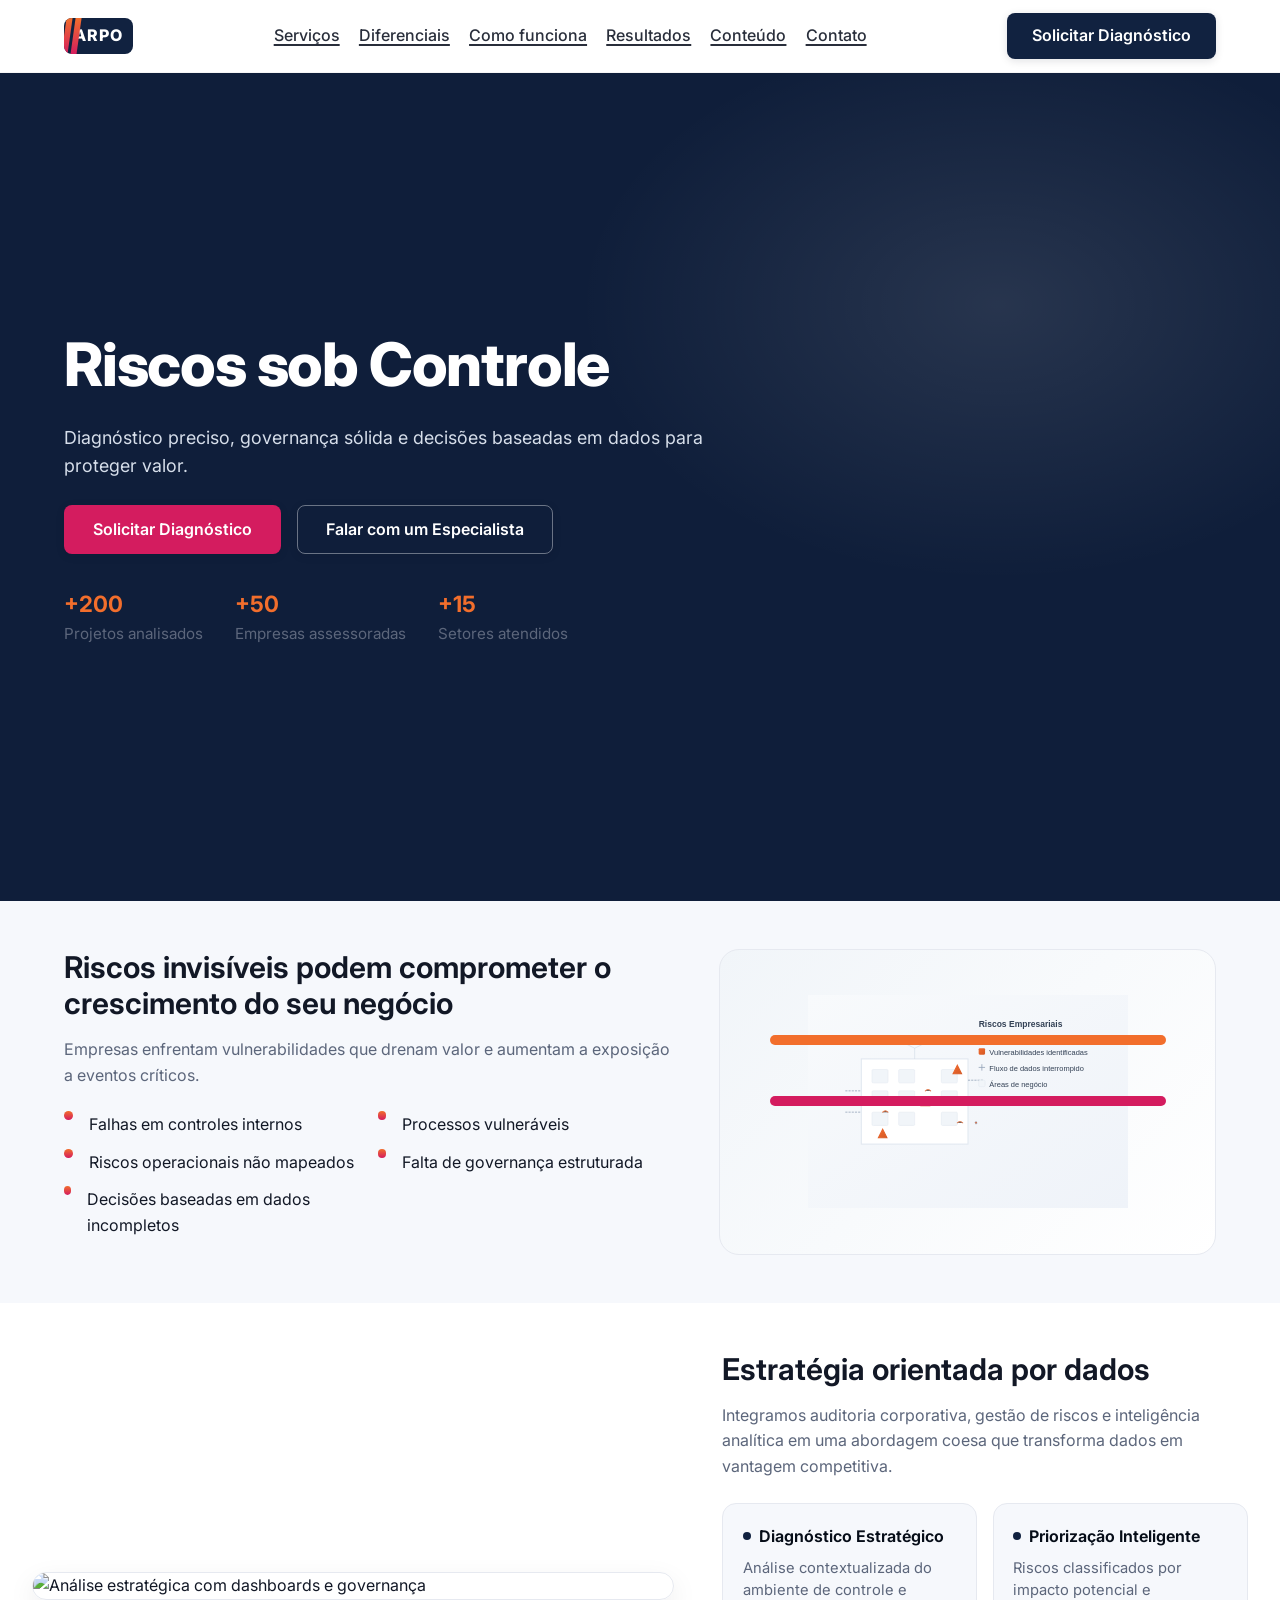
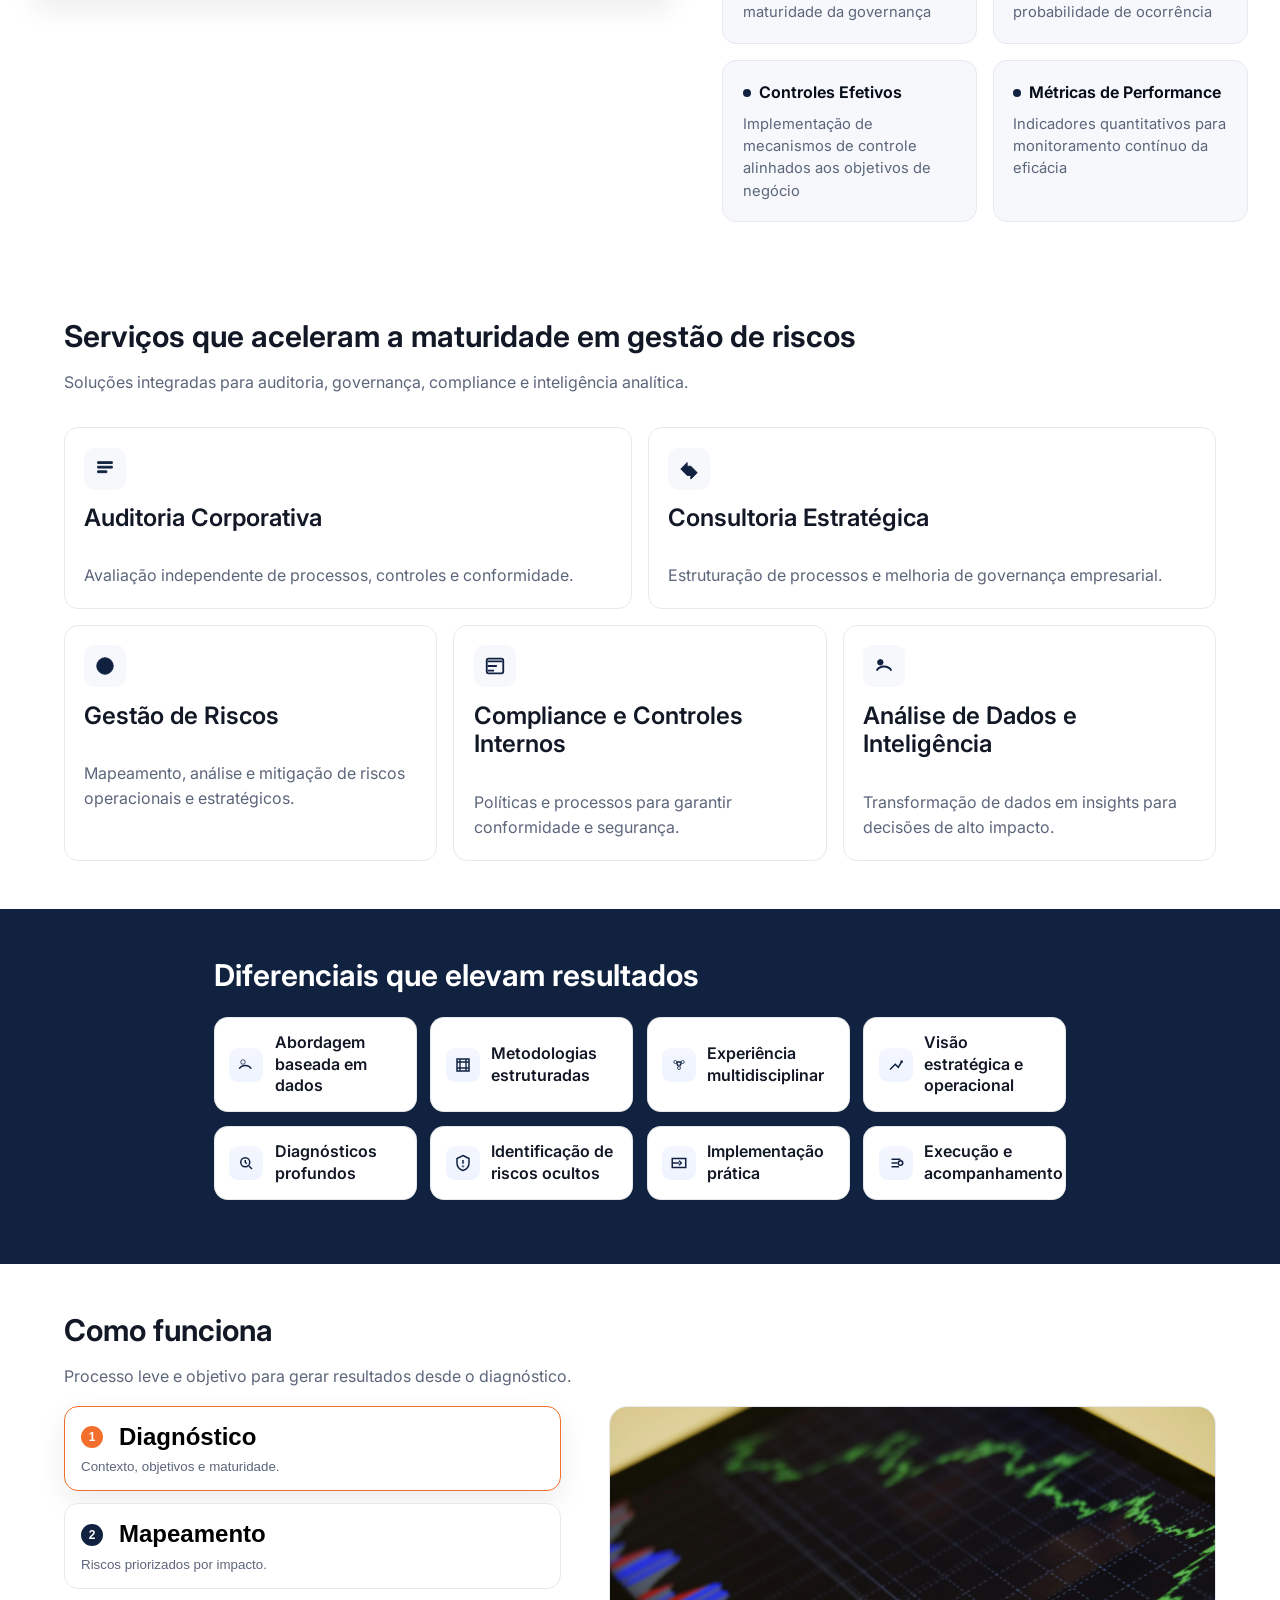
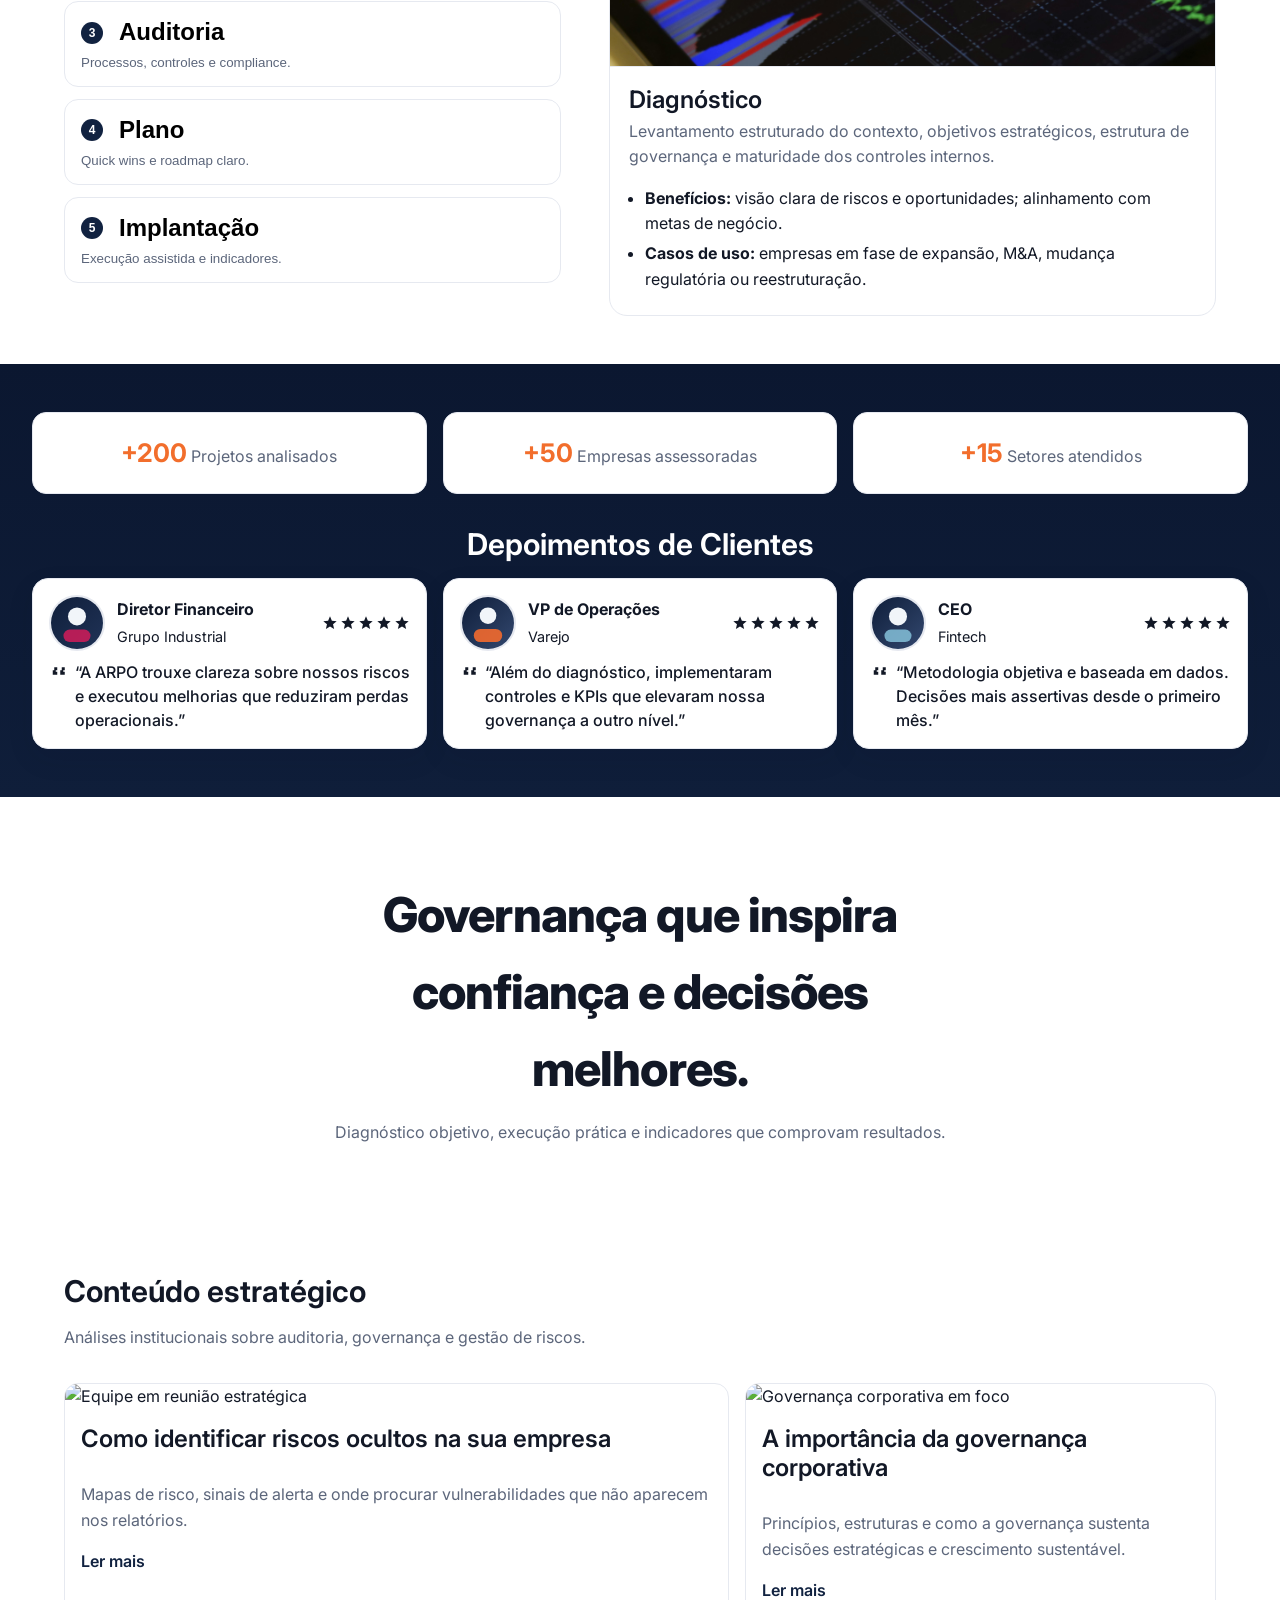
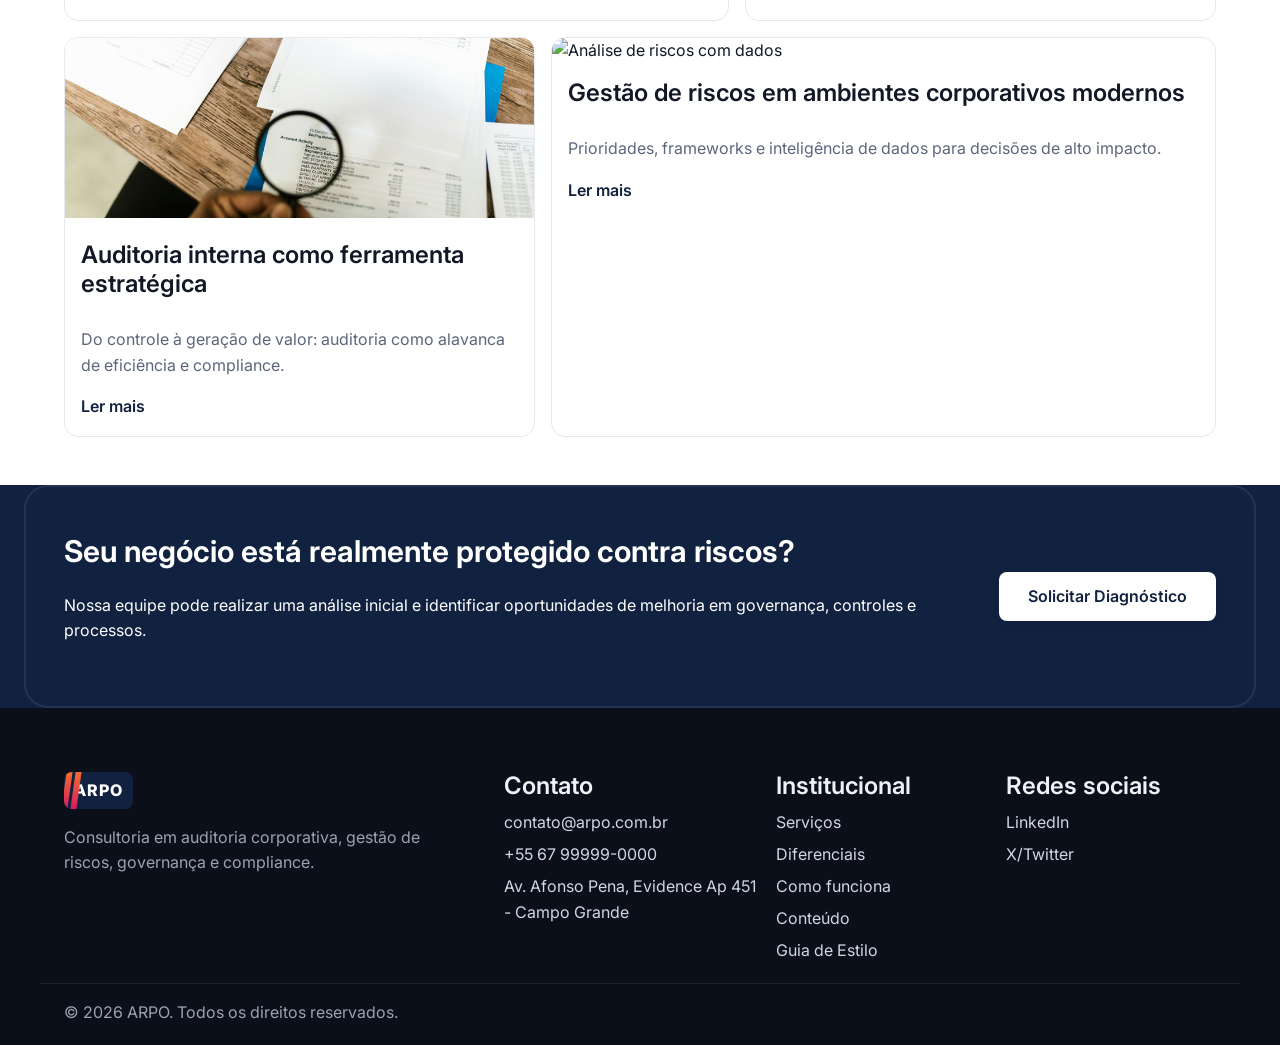
==== index.html @ afcc6e08 "Hardening de segurança para produção institucional" ====
<!DOCTYPE html>
<html lang="pt-BR">
<head>
  <meta charset="utf-8">
  <meta http-equiv="X-UA-Compatible" content="IE=edge">
  <meta name="viewport" content="width=device-width, initial-scale=1">
  <title>ARPO | Auditoria corporativa, gestão de riscos e governança</title>
  <meta name="description" content="ARPO: consultoria empresarial premium em auditoria corporativa, gestão de riscos, compliance e governança. Transformamos risco em inteligência estratégica.">
  <meta name="keywords" content="consultoria empresarial, auditoria corporativa, gestão de riscos, compliance empresarial, governança corporativa, análise de riscos empresariais">
  <link rel="canonical" href="http://localhost:8000/">
  <meta property="og:type" content="website">
  <meta property="og:title" content="ARPO | Transformando Risco em Inteligência Estratégica">
  <meta property="og:description" content="Identificamos vulnerabilidades, fortalecemos controles e orientamos decisões com base em dados e governança.">
  <meta property="og:url" content="http://localhost:8000/">
  <meta property="og:image" content="https://images.unsplash.com/photo-1552581234-26160f608093?q=80&w=1200&auto=format&fit=crop">
  <meta name="twitter:card" content="summary_large_image">
  <meta name="twitter:title" content="ARPO | Transformando Risco em Inteligência Estratégica">
  <meta name="twitter:description" content="Consultoria premium em auditoria, riscos, governança e compliance.">
  <meta name="twitter:image" content="https://images.unsplash.com/photo-1552581234-26160f608093?q=80&w=1200&auto=format&fit=crop">
  <link rel="preconnect" href="https://fonts.googleapis.com">
  <link rel="preconnect" href="https://fonts.gstatic.com" crossorigin>
  <link href="https://fonts.googleapis.com/css2?family=Inter:wght@300;400;500;600;700&display=swap" rel="stylesheet">
  <link href="./assets/css/styles.css" rel="stylesheet">
  <script type="application/ld+json">
  {
    "@context": "https://schema.org",
    "@type": "ProfessionalService",
    "name": "ARPO",
    "url": "http://localhost:8000/",
    "logo": "http://localhost:8000/assets/img/logo-arpo.png",
    "description": "Consultoria empresarial em auditoria corporativa, gestão de riscos, governança corporativa e compliance.",
    "telephone": "+55 11 99999-0000",
    "email": "contato@arpo.com.br",
    "address": {
      "@type": "PostalAddress",
      "streetAddress": "Av. Brigadeiro Faria Lima, 1000",
      "addressLocality": "São Paulo",
      "addressRegion": "SP",
      "postalCode": "01452-000",
      "addressCountry": "BR"
    },
    "areaServed": "BR",
    "sameAs": [
      "https://www.linkedin.com/company/arpo",
      "https://twitter.com/arpo"
    ]
  }
  </script>
</head>
<body>
  <header class="site-header" data-header>
    <div class="container header-inner">
      <a class="brand" href="#hero" aria-label="ARPO">
        <span class="brand-mark">ARPO</span>
      </a>
      <nav class="main-nav" aria-label="Navegação principal">
        <ul>
          <li><a href="#servicos">Serviços</a></li>
          <li><a href="#diferenciais">Diferenciais</a></li>
          <li><a href="#processo">Como funciona</a></li>
          <li><a href="#prova">Resultados</a></li>
          <li><a href="#conteudo">Conteúdo</a></li>
          <li><a href="#contato">Contato</a></li>
        </ul>
      </nav>
      <div class="header-cta">
        <a class="btn btn-primary" href="#contato">Solicitar Diagnóstico</a>
      </div>
      <button class="nav-toggle" aria-label="Abrir menu" aria-expanded="false" data-nav-toggle>
        <span></span><span></span><span></span>
      </button>
    </div>
  </header>

  <main id="hero" class="hero section-full">
    <div class="hero-decor" aria-hidden="true"><span class="stripe s1"></span><span class="stripe s2"></span><span class="stripe s3"></span></div>
    <div class="container hero-grid">
      <div class="hero-copy">
        <h1 class="text-d2">Riscos sob Controle</h1>
        <p class="lead">Diagnóstico preciso, governança sólida e decisões baseadas em dados para proteger valor.</p>
        <div class="hero-ctas">
          <a class="btn btn-primary btn-lg" href="#contato">Solicitar Diagnóstico</a>
          <a class="btn btn-outline btn-lg" href="#contato">Falar com um Especialista</a>
        </div>
        <div class="trust-strip" aria-label="Indicadores institucionais">
          <div class="kpi"><strong>+200</strong><span>Projetos analisados</span></div>
          <div class="kpi"><strong>+50</strong><span>Empresas assessoradas</span></div>
          <div class="kpi"><strong>+15</strong><span>Setores atendidos</span></div>
        </div>
      </div>
    </div>
  </main>

  <section id="problema" class="section section-contrast">
    <div class="container split">
      <div>
        <h2>Riscos invisíveis podem comprometer o crescimento do seu negócio</h2>
        <p class="section-intro">Empresas enfrentam vulnerabilidades que drenam valor e aumentam a exposição a eventos críticos.</p>
        <ul class="bullet-grid">
          <li><span class="ic-dot"></span>Falhas em controles internos</li>
          <li><span class="ic-dot"></span>Processos vulneráveis</li>
          <li><span class="ic-dot"></span>Riscos operacionais não mapeados</li>
          <li><span class="ic-dot"></span>Falta de governança estruturada</li>
          <li><span class="ic-dot"></span>Decisões baseadas em dados incompletos</li>
        </ul>
      </div>
      <div class="aside-decor">
        <img src="./assets/img/business-risks.svg" alt="Representação visual de riscos empresariais: vulnerabilidades em controles internos, processos, governança e fluxo de dados" loading="lazy" decoding="async" />
      </div>
    </div>
  </section>

  <section class="section breakout" aria-label="Abordagem ARPO">
    <div class="container-wide alt">
      <div class="media-frame">
        <img src="https://images.unsplash.com/photo-1454165804606-c3d57bc86b40?q=80&w=2000&auto=format&fit=crop" alt="Análise estratégica com dashboards e governança">
      </div>
      <div>
        <h2>Estratégia orientada por dados</h2>
        <p class="section-intro">Integramos auditoria corporativa, gestão de riscos e inteligência analítica em uma abordagem coesa que transforma dados em vantagem competitiva.</p>
        
        <div class="approach-features">
          <div class="feature">
            <h4>Diagnóstico Estratégico</h4>
            <p>Análise contextualizada do ambiente de controle e maturidade da governança</p>
          </div>
          <div class="feature">
            <h4>Priorização Inteligente</h4>
            <p>Riscos classificados por impacto potencial e probabilidade de ocorrência</p>
          </div>
          <div class="feature">
            <h4>Controles Efetivos</h4>
            <p>Implementação de mecanismos de controle alinhados aos objetivos de negócio</p>
          </div>
          <div class="feature">
            <h4>Métricas de Performance</h4>
            <p>Indicadores quantitativos para monitoramento contínuo da eficácia</p>
          </div>
        </div>
      </div>
    </div>
  </section>

  <section id="servicos" class="section">
    <div class="container">
      <h2>Serviços que aceleram a maturidade em gestão de riscos</h2>
      <p class="section-intro">Soluções integradas para auditoria, governança, compliance e inteligência analítica.</p>
      <div class="card-grid asym">
        <article class="card">
          <div class="card-icon" aria-hidden="true">
            <svg viewBox="0 0 24 24"><path d="M4 4h16v2H4zM4 9h16v2H4zM4 14h10v2H4z"></path></svg>
          </div>
          <h3>Auditoria Corporativa</h3>
          <p>Avaliação independente de processos, controles e conformidade.</p>
        </article>
        <article class="card">
          <div class="card-icon" aria-hidden="true">
            <svg viewBox="0 0 24 24"><path d="M3 12l7-7v4h4l7 7-7 7v-4h-4z"></path></svg>
          </div>
          <h3>Consultoria Estratégica</h3>
          <p>Estruturação de processos e melhoria de governança empresarial.</p>
        </article>
        <article class="card">
          <div class="card-icon" aria-hidden="true">
            <svg viewBox="0 0 24 24"><circle cx="12" cy="12" r="9"></circle><path d="M12 3v9l6 6"></path></svg>
          </div>
          <h3>Gestão de Riscos</h3>
          <p>Mapeamento, análise e mitigação de riscos operacionais e estratégicos.</p>
        </article>
        <article class="card">
          <div class="card-icon" aria-hidden="true">
            <svg viewBox="0 0 24 24"><path d="M4 7h16M4 12h10M4 17h7" stroke-width="2" fill="none" stroke="currentColor"></path><rect x="3" y="4" width="18" height="16" rx="2" ry="2" fill="none" stroke="currentColor" stroke-width="2"></rect></svg>
          </div>
          <h3>Compliance e Controles Internos</h3>
          <p>Políticas e processos para garantir conformidade e segurança.</p>
        </article>
        <article class="card">
          <div class="card-icon" aria-hidden="true">
            <svg viewBox="0 0 24 24"><path d="M4 17c3-6 13-6 16 0" fill="none" stroke="currentColor" stroke-width="2"></path><circle cx="8" cy="8" r="3"></circle></svg>
          </div>
          <h3>Análise de Dados e Inteligência</h3>
          <p>Transformação de dados em insights para decisões de alto impacto.</p>
        </article>
      </div>
    </div>
  </section>

  <section id="diferenciais" class="section section-dark breakout">
    <div class="container narrow">
      <h2>Diferenciais que elevam resultados</h2>
      <ul class="differentials-grid" aria-label="Diferenciais estratégicos da ARPO">
        <li class="differential-card">
          <span class="differential-icon" aria-hidden="true"><svg viewBox="0 0 24 24"><path d="M3 17c3-6 13-6 16 0" fill="none" stroke="currentColor" stroke-width="2"></path><circle cx="8" cy="8" r="3"></circle></svg></span>
          <span>Abordagem baseada em dados</span>
        </li>
        <li class="differential-card">
          <span class="differential-icon" aria-hidden="true"><svg viewBox="0 0 24 24"><path d="M4 4h16v16H4z" fill="none" stroke="currentColor" stroke-width="2"></path><path d="M8 4v16M16 4v16M4 8h16M4 16h16" fill="none" stroke="currentColor" stroke-width="1.8"></path></svg></span>
          <span>Metodologias estruturadas</span>
        </li>
        <li class="differential-card">
          <span class="differential-icon" aria-hidden="true"><svg viewBox="0 0 24 24"><circle cx="7" cy="8" r="2"></circle><circle cx="17" cy="8" r="2"></circle><circle cx="12" cy="16" r="2"></circle><path d="M9 9.5l2 4M15 9.5l-2 4M9 8h6" fill="none" stroke="currentColor" stroke-width="2"></path></svg></span>
          <span>Experiência multidisciplinar</span>
        </li>
        <li class="differential-card">
          <span class="differential-icon" aria-hidden="true"><svg viewBox="0 0 24 24"><path d="M4 18l7-7 4 4 5-8" fill="none" stroke="currentColor" stroke-width="2"></path><path d="M18 7h2v2" fill="none" stroke="currentColor" stroke-width="2"></path></svg></span>
          <span>Visão estratégica e operacional</span>
        </li>
        <li class="differential-card">
          <span class="differential-icon" aria-hidden="true"><svg viewBox="0 0 24 24"><circle cx="11" cy="11" r="6" fill="none" stroke="currentColor" stroke-width="2"></circle><path d="M16 16l4 4" fill="none" stroke="currentColor" stroke-width="2"></path><path d="M11 8v3l2 2" fill="none" stroke="currentColor" stroke-width="2"></path></svg></span>
          <span>Diagnósticos profundos</span>
        </li>
        <li class="differential-card">
          <span class="differential-icon" aria-hidden="true"><svg viewBox="0 0 24 24"><path d="M12 2l8 4v6c0 5-3.5 8.5-8 10-4.5-1.5-8-5-8-10V6l8-4z" fill="none" stroke="currentColor" stroke-width="2"></path><path d="M12 8v5" fill="none" stroke="currentColor" stroke-width="2"></path><circle cx="12" cy="16.5" r="1"></circle></svg></span>
          <span>Identificação de riscos ocultos</span>
        </li>
        <li class="differential-card">
          <span class="differential-icon" aria-hidden="true"><svg viewBox="0 0 24 24"><path d="M4 12h8" fill="none" stroke="currentColor" stroke-width="2"></path><path d="M12 9l3 3-3 3" fill="none" stroke="currentColor" stroke-width="2"></path><path d="M3 6h18v12H3z" fill="none" stroke="currentColor" stroke-width="2"></path></svg></span>
          <span>Implementação prática</span>
        </li>
        <li class="differential-card">
          <span class="differential-icon" aria-hidden="true"><svg viewBox="0 0 24 24"><path d="M6 7h12M6 12h8M6 17h10" fill="none" stroke="currentColor" stroke-width="2"></path><circle cx="18" cy="12" r="3" fill="none" stroke="currentColor" stroke-width="2"></circle></svg></span>
          <span>Execução e acompanhamento</span>
        </li>
      </ul>
    </div>
  </section>

  <section id="processo" class="section">
    <div class="container">
      <h2>Como funciona</h2>
      <p class="section-intro">Processo leve e objetivo para gerar resultados desde o diagnóstico.</p>
      <div class="process-grid" data-process>
        <div class="process-nav" role="tablist" aria-label="Etapas do processo">
          <button class="process-item is-active" role="tab" aria-selected="true" aria-controls="process-panel" id="proc-1" data-key="diagnostico">
            <div class="process-head"><span class="index">1</span><h3>Diagnóstico</h3></div>
            <p>Contexto, objetivos e maturidade.</p>
          </button>
          <button class="process-item" role="tab" aria-selected="false" aria-controls="process-panel" id="proc-2" data-key="mapeamento">
            <div class="process-head"><span class="index">2</span><h3>Mapeamento</h3></div>
            <p>Riscos priorizados por impacto.</p>
          </button>
          <button class="process-item" role="tab" aria-selected="false" aria-controls="process-panel" id="proc-3" data-key="auditoria">
            <div class="process-head"><span class="index">3</span><h3>Auditoria</h3></div>
            <p>Processos, controles e compliance.</p>
          </button>
          <button class="process-item" role="tab" aria-selected="false" aria-controls="process-panel" id="proc-4" data-key="plano">
            <div class="process-head"><span class="index">4</span><h3>Plano</h3></div>
            <p>Quick wins e roadmap claro.</p>
          </button>
          <button class="process-item" role="tab" aria-selected="false" aria-controls="process-panel" id="proc-5" data-key="implantacao">
            <div class="process-head"><span class="index">5</span><h3>Implantação</h3></div>
            <p>Execução assistida e indicadores.</p>
          </button>
        </div>
        <div class="process-panel fade-in" role="tabpanel" id="process-panel" aria-labelledby="proc-1">
          <div class="panel-media">
            <img loading="lazy" decoding="async" src="./assets/img/diagnostico.jpg" alt="Reunião executiva com análise de indicadores e diagnóstico de riscos corporativos." />
          </div>
          <div class="panel-content" aria-live="polite">
            <h3 class="panel-title">Diagnóstico</h3>
            <p class="panel-desc">Levantamento estruturado do contexto, objetivos estratégicos, estrutura de governança e maturidade dos controles internos.</p>
            <ul class="panel-list">
              <li><strong>Benefícios:</strong> visão clara de riscos e oportunidades; alinhamento com metas de negócio.</li>
              <li><strong>Casos de uso:</strong> empresas em fase de expansão, M&A, mudança regulatória ou reestruturação.</li>
            </ul>
          </div>
        </div>
      </div>
    </div>
  </section>

  <section id="prova" class="section section-deep breakout">
    <div class="container-wide">
      <div class="metrics" aria-label="Indicadores institucionais">
        <div class="metric">
          <strong>+200</strong>
          <span>Projetos analisados</span>
        </div>
        <div class="metric">
          <strong>+50</strong>
          <span>Empresas assessoradas</span>
        </div>
        <div class="metric">
          <strong>+15</strong>
          <span>Setores atendidos</span>
        </div>
      </div>
      <center><h2 style="margin-top: var(--sp-4); margin-bottom: var(--sp-2);">Depoimentos de Clientes</h2></center>
      <div class="testimonials" role="list" aria-label="Depoimentos de clientes">
        <article class="testimonial t-card" role="listitem">
          <div class="t-header">
            <img class="avatar" loading="lazy" decoding="async" src="./assets/img/avatars/avatar1.svg" alt="Foto do Diretor Financeiro, Grupo Industrial">
            <div class="t-id">
              <strong>Diretor Financeiro</strong>
              <span class="company">Grupo Industrial</span>
            </div>
            <div class="rating" aria-label="Avaliação 5 de 5">
              <svg viewBox="0 0 24 24"><path d="M12 17.27l6.18 3.73-1.64-7.03L22 9.24l-7.19-.62L12 2 9.19 8.62 2 9.24l5.46 4.73L5.82 21z"/></svg>
              <svg viewBox="0 0 24 24"><path d="M12 17.27l6.18 3.73-1.64-7.03L22 9.24l-7.19-.62L12 2 9.19 8.62 2 9.24l5.46 4.73L5.82 21z"/></svg>
              <svg viewBox="0 0 24 24"><path d="M12 17.27l6.18 3.73-1.64-7.03L22 9.24l-7.19-.62L12 2 9.19 8.62 2 9.24l5.46 4.73L5.82 21z"/></svg>
              <svg viewBox="0 0 24 24"><path d="M12 17.27l6.18 3.73-1.64-7.03L22 9.24l-7.19-.62L12 2 9.19 8.62 2 9.24l5.46 4.73L5.82 21z"/></svg>
              <svg viewBox="0 0 24 24"><path d="M12 17.27l6.18 3.73-1.64-7.03L22 9.24l-7.19-.62L12 2 9.19 8.62 2 9.24l5.46 4.73L5.82 21z"/></svg>
            </div>
          </div>
          <div class="t-body">
            <svg class="quote-icon" viewBox="0 0 24 24" aria-hidden="true"><path fill="currentColor" d="M7 7h4v4H9v2h2v4H5v-6h2V7zm10 0h4v4h-2v2h2v4h-6v-6h2V7z"/></svg>
            <p class="quote-text">“A ARPO trouxe clareza sobre nossos riscos e executou melhorias que reduziram perdas operacionais.”</p>
            <div class="t-meta sr-only">Depoimento do Diretor Financeiro do Grupo Industrial</div>
          </div>
        </article>
        <article class="testimonial t-card" role="listitem">
          <div class="t-header">
            <img class="avatar" loading="lazy" decoding="async" src="./assets/img/avatars/avatar2.svg" alt="Foto da VP de Operações, Varejo">
            <div class="t-id">
              <strong>VP de Operações</strong>
              <span class="company">Varejo</span>
            </div>
            <div class="rating" aria-label="Avaliação 5 de 5">
              <svg viewBox="0 0 24 24"><path d="M12 17.27l6.18 3.73-1.64-7.03L22 9.24l-7.19-.62L12 2 9.19 8.62 2 9.24l5.46 4.73L5.82 21z"/></svg>
              <svg viewBox="0 0 24 24"><path d="M12 17.27l6.18 3.73-1.64-7.03L22 9.24l-7.19-.62L12 2 9.19 8.62 2 9.24l5.46 4.73L5.82 21z"/></svg>
              <svg viewBox="0 0 24 24"><path d="M12 17.27l6.18 3.73-1.64-7.03L22 9.24l-7.19-.62L12 2 9.19 8.62 2 9.24l5.46 4.73L5.82 21z"/></svg>
              <svg viewBox="0 0 24 24"><path d="M12 17.27l6.18 3.73-1.64-7.03L22 9.24l-7.19-.62L12 2 9.19 8.62 2 9.24l5.46 4.73L5.82 21z"/></svg>
              <svg viewBox="0 0 24 24"><path d="M12 17.27l6.18 3.73-1.64-7.03L22 9.24l-7.19-.62L12 2 9.19 8.62 2 9.24l5.46 4.73L5.82 21z"/></svg>
            </div>
          </div>
          <div class="t-body">
            <svg class="quote-icon" viewBox="0 0 24 24" aria-hidden="true"><path fill="currentColor" d="M7 7h4v4H9v2h2v4H5v-6h2V7zm10 0h4v4h-2v2h2v4h-6v-6h2V7z"/></svg>
            <p class="quote-text">“Além do diagnóstico, implementaram controles e KPIs que elevaram nossa governança a outro nível.”</p>
            <div class="t-meta sr-only">Depoimento da VP de Operações do setor de Varejo</div>
          </div>
        </article>
        <article class="testimonial t-card" role="listitem">
          <div class="t-header">
            <img class="avatar" loading="lazy" decoding="async" src="./assets/img/avatars/avatar3.svg" alt="Foto do CEO, Fintech">
            <div class="t-id">
              <strong>CEO</strong>
              <span class="company">Fintech</span>
            </div>
            <div class="rating" aria-label="Avaliação 5 de 5">
              <svg viewBox="0 0 24 24"><path d="M12 17.27l6.18 3.73-1.64-7.03L22 9.24l-7.19-.62L12 2 9.19 8.62 2 9.24l5.46 4.73L5.82 21z"/></svg>
              <svg viewBox="0 0 24 24"><path d="M12 17.27l6.18 3.73-1.64-7.03L22 9.24l-7.19-.62L12 2 9.19 8.62 2 9.24l5.46 4.73L5.82 21z"/></svg>
              <svg viewBox="0 0 24 24"><path d="M12 17.27l6.18 3.73-1.64-7.03L22 9.24l-7.19-.62L12 2 9.19 8.62 2 9.24l5.46 4.73L5.82 21z"/></svg>
              <svg viewBox="0 0 24 24"><path d="M12 17.27l6.18 3.73-1.64-7.03L22 9.24l-7.19-.62L12 2 9.19 8.62 2 9.24l5.46 4.73L5.82 21z"/></svg>
              <svg viewBox="0 0 24 24"><path d="M12 17.27l6.18 3.73-1.64-7.03L22 9.24l-7.19-.62L12 2 9.19 8.62 2 9.24l5.46 4.73L5.82 21z"/></svg>
            </div>
          </div>
          <div class="t-body">
            <svg class="quote-icon" viewBox="0 0 24 24" aria-hidden="true"><path fill="currentColor" d="M7 7h4v4H9v2h2v4H5v-6h2V7zm10 0h4v4h-2v2h2v4h-6v-6h2V7z"/></svg>
            <p class="quote-text">“Metodologia objetiva e baseada em dados. Decisões mais assertivas desde o primeiro mês.”</p>
            <div class="t-meta sr-only">Depoimento do CEO de uma Fintech</div>
          </div>
        </article>
      </div>
    </div>
  </section>

  <section class="minimal">
    <div class="container">
      <p class="headline">Governança que inspira confiança e decisões melhores.</p>
      <p class="sub">Diagnóstico objetivo, execução prática e indicadores que comprovam resultados.</p>
    </div>
  </section>

  <section id="conteudo" class="section">
    <div class="container">
      <h2>Conteúdo estratégico</h2>
      <p class="section-intro">Análises institucionais sobre auditoria, governança e gestão de riscos.</p>
      <div class="posts">
        <article class="post">
          <img loading="lazy" decoding="async" src="https://images.unsplash.com/photo-1556761175-5973dc0f32e7?q=80&w=1200&auto=format&fit=crop" alt="Equipe em reunião estratégica">
          <h3>Como identificar riscos ocultos na sua empresa</h3>
          <p>Mapas de risco, sinais de alerta e onde procurar vulnerabilidades que não aparecem nos relatórios.</p>
          <a href="#contato" class="link">Ler mais</a>
        </article>
        <article class="post">
          <img loading="lazy" decoding="async" src="assets/img/governanca.jpg" alt="Governança corporativa em foco">
          <h3>A importância da governança corporativa</h3>
          <p>Princípios, estruturas e como a governança sustenta decisões estratégicas e crescimento sustentável.</p>
          <a href="#contato" class="link">Ler mais</a>
        </article>
        <article class="post">
          <img loading="lazy" decoding="async" src="assets/img/auditoria.jpg" alt="Dashboard de auditoria interna">
          <h3>Auditoria interna como ferramenta estratégica</h3>
          <p>Do controle à geração de valor: auditoria como alavanca de eficiência e compliance.</p>
          <a href="#contato" class="link">Ler mais</a>
        </article>
        <article class="post">
          <img loading="lazy" decoding="async" src="https://images.unsplash.com/photo-1554224154-22dec7ec8818?q=80&w=1200&auto=format&fit=crop" alt="Análise de riscos com dados">
          <h3>Gestão de riscos em ambientes corporativos modernos</h3>
          <p>Prioridades, frameworks e inteligência de dados para decisões de alto impacto.</p>
          <a href="#contato" class="link">Ler mais</a>
        </article>
      </div>
    </div>
  </section>

  <section id="cta-final" class="section cta-final">
    <div class="container cta-inner">
      <div class="cta-copy">
        <h2>Seu negócio está realmente protegido contra riscos?</h2>
        <p>Nossa equipe pode realizar uma análise inicial e identificar oportunidades de melhoria em governança, controles e processos.</p>
      </div>
      <div class="cta-actions">
        <a class="btn btn-primary btn-lg" href="#contato">Solicitar Diagnóstico</a>
      </div>
    </div>
  </section>

  <footer id="contato" class="site-footer">
    <div class="container footer-grid">
      <div class="foot-brand">
        <span class="brand-mark">ARPO</span>
        <p>Consultoria em auditoria corporativa, gestão de riscos, governança e compliance.</p>
      </div>
      <div class="foot-contacts">
        <h3>Contato</h3>
        <ul class="contact-list">
          <li><a href="mailto:contato@arpo.com.br">contato@arpo.com.br</a></li>
          <li><a href="tel:+5511999990000">+55 67 99999-0000</a></li>
          <li>Av. Afonso Pena, Evidence Ap 451 - Campo Grande</li>
        </ul>
      </div>
      <div class="foot-links">
        <h3>Institucional</h3>
        <ul>
          <li><a href="#servicos">Serviços</a></li>
          <li><a href="#diferenciais">Diferenciais</a></li>
          <li><a href="#processo">Como funciona</a></li>
          <li><a href="#conteudo">Conteúdo</a></li>
          <li><a href="styleguide.html">Guia de Estilo</a></li>
        </ul>
      </div>
      <div class="foot-social">
        <h3>Redes sociais</h3>
        <ul>
          <li><a href="https://www.linkedin.com/company/arpo" target="_blank" rel="noopener">LinkedIn</a></li>
          <li><a href="https://twitter.com/arpo" target="_blank" rel="noopener">X/Twitter</a></li>
        </ul>
      </div>
    </div>
    <div class="container footer-bottom">
      <span>© <span id="year"></span> ARPO. Todos os direitos reservados.</span>
    </div>
  </footer>

  <script src="./assets/js/main.js"></script>
</body>
</html>
---- assets/css/styles.css ----
@import url('https://fonts.googleapis.com/css2?family=Inter:wght@300;400;500;600;700;800&display=swap');

:root{
  --neutral-950:#0a0f1a;
  --neutral-900:#121826;
  --neutral-800:#1f2938;
  --neutral-700:#334155;
  --neutral-600:#475569;
  --neutral-500:#64748b;
  --neutral-400:#94a3b8;
  --neutral-300:#cbd5e1;
  --neutral-200:#e2e8f0;
  --neutral-100:#f1f5f9;
  --neutral-50:#f8fafc;
  --p-h:219;
  --p-s:58%;
  --p-l:16%;
  --s-h:20;
  --s-s:88%;
  --s-l:56%;
  --a-h:338;
  --a-s:77%;
  --a-l:47%;
  --brand:hsl(var(--p-h) var(--p-s) var(--p-l));
  --brand-l-10:hsl(var(--p-h) var(--p-s) calc(var(--p-l) + 10%));
  --brand-l-20:hsl(var(--p-h) var(--p-s) calc(var(--p-l) + 20%));
  --brand-d-10:hsl(var(--p-h) var(--p-s) calc(var(--p-l) - 10%));
  --brand-d-20:hsl(var(--p-h) var(--p-s) calc(var(--p-l) - 20%));
  --secondary:hsl(var(--s-h) var(--s-s) var(--s-l));
  --secondary-l-10:hsl(var(--s-h) var(--s-s) calc(var(--s-l) + 10%));
  --secondary-l-20:hsl(var(--s-h) var(--s-s) calc(var(--s-l) + 20%));
  --secondary-d-10:hsl(var(--s-h) var(--s-s) calc(var(--s-l) - 10%));
  --secondary-d-20:hsl(var(--s-h) var(--s-s) calc(var(--s-l) - 20%));
  --accent:hsl(var(--a-h) var(--a-s) var(--a-l));
  --accent-l-10:hsl(var(--a-h) var(--a-s) calc(var(--a-l) + 10%));
  --accent-l-20:hsl(var(--a-h) var(--a-s) calc(var(--a-l) + 20%));
  --accent-d-10:hsl(var(--a-h) var(--a-s) calc(var(--a-l) - 10%));
  --accent-d-20:hsl(var(--a-h) var(--a-s) calc(var(--a-l) - 20%));
  --success:#1F9D55;
  --danger:#C92A2A;
  --bg:#ffffff;
  --text:var(--neutral-900);
  --muted:#5c667b;
  --line:#e6e9f0;
  --soft:#f6f8fc;
  --brand-ink:var(--brand-d-10);
  --shadow:0 10px 28px rgba(8,15,35,.08);
  --radius:14px;
  --container:1200px;
  --sp-1:.5rem;
  --sp-2:1rem;
  --sp-3:1.5rem;
  --sp-4:2rem;
  --sp-5:2.5rem;
  --sp-6:3rem;
  --sp-7:4rem;
  --sp-8:5rem;
  --fs-d2:clamp(2.75rem,6vw,3.75rem);
  --fs-d1:clamp(2rem,4.8vw,3rem);
  --fs-h1:clamp(1.75rem,3.6vw,2.25rem);
  --fs-h2:clamp(1.5rem,2.6vw,1.875rem);
  --fs-h3:clamp(1.25rem,2vw,1.5rem);
  --fs-h4:1.125rem;
  --fs-body:1rem;
  --fs-sm:.875rem;
  --hover-duration:.22s;
  --hover-ease:cubic-bezier(.2,.6,.2,1);
}

*{box-sizing:border-box}
html,body{margin:0;padding:0}
body{
  font-family:Inter,system-ui,-apple-system,Segoe UI,Roboto,Arial,sans-serif;
  color:var(--text);
  background:var(--bg);
  line-height:1.6;
  -webkit-font-smoothing:antialiased;
  text-rendering:optimizeLegibility;
}

.container{
  width:100%;
  max-width:var(--container);
  padding-inline:var(--sp-3);
  margin-inline:auto;
}
.narrow{max-width:900px}

h1,h2,h3{line-height:1.2;margin:0 0 var(--sp-3)}
h1{font-size:var(--fs-h1);font-weight:700;letter-spacing:-.02em}
h2{font-size:var(--fs-h2);font-weight:650}
h3{font-size:var(--fs-h3);font-weight:600}
.text-d2{font-size:var(--fs-d2);font-weight:800;letter-spacing:-.02em}
.text-d1{font-size:var(--fs-d1);font-weight:800;letter-spacing:-.02em}
.text-h1{font-size:var(--fs-h1);font-weight:700}
.text-h2{font-size:var(--fs-h2);font-weight:650}
.text-h3{font-size:var(--fs-h3);font-weight:600}
.text-h4{font-size:var(--fs-h4);font-weight:600}
.text-sm{font-size:var(--fs-sm)}
.lead{font-size:clamp(1.06rem,1.4vw,1.25rem);color:var(--muted)}
.section-intro{color:var(--muted);margin-top:-.5rem}

.section{
  padding-block:var(--sp-6);
}
.section-contrast{
  background:var(--soft);
  padding-block:var(--sp-6);
}
.section-dark{
  background:var(--brand);
  color:#fff;
}
.section-dark .section-intro{color:#d9e2f2}
.section-deep{
  background:linear-gradient(180deg,#0B1730,#0F1E3A);
  color:#fff;
}
.section-deep .section-intro{color:#d9e2f2}

.btn{
  display:inline-flex;align-items:center;justify-content:center;
  gap:.5rem;
  min-height:44px;padding:12px 24px;border-radius:8px;
  font-size:1rem;font-weight:600;line-height:1.2;text-decoration:none;white-space:nowrap;
  border:1px solid transparent;box-shadow:0 2px 8px rgba(8,15,35,.12);
  transition:transform .3s ease, box-shadow .3s ease, background-color .3s ease, color .3s ease, border-color .3s ease;
}
.btn-lg{min-height:48px;padding:14px 28px;border-radius:8px}
.btn-primary{background:var(--brand);color:#fff}
.btn-primary:hover{background:var(--brand-l-10);box-shadow:0 8px 20px rgba(8,15,35,.24);transform:translateY(-1px)}
.btn-primary:active{background:var(--brand-d-10);box-shadow:0 2px 8px rgba(8,15,35,.18);transform:translateY(0) scale(.99)}
.btn-secondary{background:var(--secondary);color:#121212}
.btn-secondary:hover{background:var(--secondary-d-10);box-shadow:0 8px 20px rgba(8,15,35,.18);transform:translateY(-1px)}
.btn-secondary:active{box-shadow:0 2px 8px rgba(8,15,35,.14);transform:translateY(0) scale(.99)}
.btn-tertiary{background:var(--accent);color:#fff}
.btn-tertiary:hover{background:var(--accent-d-10);box-shadow:0 8px 20px rgba(8,15,35,.18);transform:translateY(-1px)}
.btn-tertiary:active{box-shadow:0 2px 8px rgba(8,15,35,.14);transform:translateY(0) scale(.99)}
.btn-outline{background:transparent;border-color:var(--line);color:var(--text)}
.btn-outline:hover{border-color:var(--secondary);color:var(--secondary);box-shadow:0 8px 20px rgba(8,15,35,.14);transform:translateY(-1px)}
.btn-outline:active{box-shadow:0 2px 8px rgba(8,15,35,.1);transform:translateY(0) scale(.99)}
.btn:focus-visible{outline:2px solid rgba(31,77,245,.5);outline-offset:2px}
.btn[disabled]{opacity:.5;cursor:not-allowed}

.site-header{
  position:sticky;top:0;z-index:1000;background:rgba(255,255,255,.8);backdrop-filter:saturate(180%) blur(10px);
  border-bottom:1px solid rgba(0,0,0,.04);
}
.site-header.scrolled{box-shadow:var(--shadow);background:rgba(255,255,255,.9)}
.header-inner{
  display:flex;align-items:center;justify-content:space-between;height:72px;
}
.brand-mark{
  display:inline-flex;align-items:center;justify-content:center;
  font-weight:800;letter-spacing:.08em;font-size:1rem;color:#fff;
  border:0;border-radius:8px;padding:.35rem .6rem;
  background:var(--brand);
  position:relative;overflow:hidden;
}
.brand-mark:before,.brand-mark:after{content:"";position:absolute;left:0;top:0;bottom:0;width:.35rem;background:linear-gradient(180deg,var(--secondary),var(--accent));transform:skewX(-8deg)}
.brand-mark:after{left:.55rem}
.main-nav ul{display:flex;gap:1.2rem;list-style:none;padding:0;margin:0}
.main-nav a{
  color:var(--text);text-decoration:none;font-weight:500;opacity:.9;
  display:inline-block;
  -webkit-transition:color .3s ease,-webkit-transform .3s ease;
  transition:color .3s ease,transform .3s ease;
}
.main-nav a:hover{
  color:#D45526;
  -webkit-transform:scale(1.06);
  transform:scale(1.06);
}
.main-nav a:focus-visible{
  color:#D45526;
  -webkit-transform:scale(1.06);
  transform:scale(1.06);
}
.header-cta{display:flex;align-items:center;gap:.5rem}

.nav-toggle{display:none;flex-direction:column;gap:5px;background:none;border:0;padding:8px}
.nav-toggle span{width:24px;height:2px;background:var(--text);display:block}

.hero{
  padding-block:calc(var(--sp-8) + 1rem);
  min-height:96vh;
  --hero-bg: url('./assets/img/hero-bg.svg');
  background:#0F1E3A;
  position:relative;
  color:#fff;
  will-change: background-image, filter, transform;
  transition: background-image .3s ease-out;
}
.hero::before{
  content:"";
  position:absolute;inset:0;z-index:0;pointer-events:none;
  background-image: var(--hero-bg);
  background-size:cover;background-position:center;background-repeat:no-repeat;
  filter: blur(2px) saturate(1.05) contrast(1.02);
  transform: scale(1.02);
}
.hero::after{
  content:"";
  position:absolute;inset:0;z-index:0;pointer-events:none;
  background:
    radial-gradient(700px 460px at 78% 28%, rgba(255,255,255,.10), transparent 60%),
    linear-gradient(90deg, rgba(15,30,58,0.92) 0%, rgba(15,30,58,0.72) 36%, rgba(15,30,58,0.32) 70%, rgba(15,30,58,0.0) 100%);
}
.hero-grid{
  display:grid;grid-template-columns:1fr;gap:var(--sp-6);align-items:center;position:relative;z-index:1;
}
.hero-media img{
  width:100%;height:100%;object-fit:cover;border-radius:24px;box-shadow:var(--shadow)
}
.hero-ctas{display:flex;gap:1rem;margin-top:var(--sp-3);flex-wrap:wrap}
.trust-strip{display:flex;gap:2rem;flex-wrap:wrap;margin-top:var(--sp-4)}
.kpi{display:flex;flex-direction:column}
.kpi strong{font-size:1.4rem;color:var(--secondary)}
.kpi span{font-size:.95rem;color:var(--muted)}
.hero .text-d2{max-width:16ch}
.hero h1{color:#fff}
.hero .lead{color:#d6deea}
.hero .btn-primary{background:var(--accent);color:#fff}
.hero .btn-primary:hover{background:var(--accent-d-10);box-shadow:0 10px 22px rgba(0,0,0,.28)}
.hero .btn-outline{border-color:rgba(255,255,255,.38);color:#fff}
.hero .btn-outline:hover{border-color:#fff;color:#fff}
.hero-copy{max-width:760px}
.hero .lead{max-width:62ch}

.section-full{
  min-height:92vh;display:flex;align-items:center
}
.container-wide{
  width:100%;max-width:1440px;margin-inline:auto;padding-inline:var(--sp-4)
}
.breakout{
  width:100vw;position:relative;left:50%;right:50%;margin-left:-50vw;margin-right:-50vw
}

.bullet-grid{
  margin-top:var(--sp-3);
  display:grid;grid-template-columns:repeat(2,minmax(0,1fr));gap:.75rem 1.25rem;
  color:var(--text);
  list-style:none;
  padding-left:0;
}
.bullet-grid li{display:flex;align-items:flex-start;gap:.5rem}
.ic-dot{
  display:inline-block;width:.55rem;height:.55rem;border-radius:50%;
  background:linear-gradient(180deg,var(--secondary),var(--accent));
  margin-right:.5rem;transform:translateY(-1px)
}

.split{display:grid;grid-template-columns:1.1fr .9fr;gap:var(--sp-6);align-items:stretch}
.aside-decor{
  min-height:260px;border-radius:20px;background:linear-gradient(135deg,var(--neutral-100),#fff);border:1px solid var(--line);position:relative;overflow:hidden;
  display:grid;place-items:center;padding:1.5rem
}
.aside-decor img{
  width:100%;height:100%;object-fit:contain;max-width:320px
}
.aside-decor:before,.aside-decor:after{content:"";position:absolute;left:10%;right:10%;height:10px;border-radius:6px}
.aside-decor:before{top:28%;background:var(--secondary)}
.aside-decor:after{top:48%;background:var(--accent)}

.card-grid{
  margin-top:var(--sp-4);
  display:grid;grid-template-columns:repeat(6,1fr);gap:1rem;
}
.card{
  background:#fff;border:1px solid var(--line);border-radius:var(--radius);
  padding:1.2rem;transition:transform var(--hover-duration) var(--hover-ease), box-shadow var(--hover-duration) var(--hover-ease), border-color var(--hover-duration) var(--hover-ease), color var(--hover-duration) var(--hover-ease);
  display:flex;flex-direction:column;gap:.4rem
}
.card:hover{transform:translateY(-4px);box-shadow:var(--shadow);border-color:#dfe6ff}
.card h3{margin-top:.5rem}
.card p{color:var(--muted);margin:0}
.card-icon{
  width:42px;height:42px;border-radius:10px;background:var(--soft);display:grid;place-items:center;color:var(--brand)
}
.card-icon svg{width:22px;height:22px;fill:currentColor;stroke:currentColor}
.card-grid.asym .card:nth-child(1){grid-column:span 3}
.card-grid.asym .card:nth-child(2){grid-column:span 3}
.card-grid.asym .card:nth-child(3){grid-column:span 2}
.card-grid.asym .card:nth-child(4){grid-column:span 2}
.card-grid.asym .card:nth-child(5){grid-column:span 2}

.differentials-grid{
  display:grid;grid-template-columns:repeat(4,minmax(0,1fr));gap:.85rem;margin-top:var(--sp-3);padding:0;list-style:none
}
.differential-card{
  display:flex;align-items:center;gap:.7rem;padding:.9rem;border-radius:14px;background:#fff;color:var(--text);border:1px solid rgba(15,30,58,.1);
  font-weight:600;line-height:1.35;transition:transform var(--hover-duration) var(--hover-ease), box-shadow var(--hover-duration) var(--hover-ease), border-color var(--hover-duration) var(--hover-ease)
}
.differential-card:hover{
  transform:translateY(-2px);box-shadow:var(--shadow);border-color:var(--secondary-l-10)
}
.differential-icon{
  width:34px;height:34px;min-width:34px;border-radius:9px;display:grid;place-items:center;color:var(--brand);background:linear-gradient(180deg,#f4f7ff,#eef3ff)
}
.differential-icon svg{
  width:18px;height:18px;fill:none;stroke:currentColor
}

.timeline{
  counter-reset:step;list-style:none;margin:var(--sp-4) 0 0;padding:0;
  border-left:2px solid var(--line)
}
.timeline li{position:relative;padding-left:1.4rem;margin-left:.6rem}
.timeline .step{padding:1rem;border-radius:12px;border:1px solid var(--line);background:#fff;margin-bottom:1rem}
.step-index{
  position:absolute;left:-.95rem;top:1rem;width:1.1rem;height:1.1rem;border-radius:50%;
  background:var(--brand);color:#fff;display:grid;place-items:center;font-size:.7rem;font-weight:700
}

.process-grid{display:grid;grid-template-columns:0.9fr 1.1fr;gap:var(--sp-6);align-items:start}
.process-nav{display:flex;flex-direction:column;gap:.75rem;position:relative}
.process-item{
  display:flex;flex-direction:column;align-items:flex-start;
  gap:.25rem;padding:1rem;border:1px solid var(--line);border-radius:14px;background:#fff;
  cursor:pointer;transition:transform .3s ease, box-shadow .3s ease, border-color .3s ease, background-color .3s ease;
  text-align:left
}
.process-item:hover{transform:translateY(-2px);box-shadow:var(--shadow);border-color:var(--secondary-l-10)}
.process-item:focus-visible{outline:3px solid rgba(242,106,46,.45);outline-offset:2px;border-color:var(--secondary)}
.process-item.is-active{border-color:var(--secondary);box-shadow:var(--shadow);background:linear-gradient(0deg,#fff, #fff)}
.process-item h3{margin:0}
.process-item p{margin:0;color:var(--muted)}
.process-item .index{display:inline-grid;place-items:center;width:22px;height:22px;border-radius:50%;background:var(--brand);color:#fff;font-size:.75rem;font-weight:700;margin-right:.5rem;transition:background-color .3s ease}
.process-item.is-active .index{background:var(--secondary)}
.process-head{display:flex;align-items:center;gap:.5rem;margin-bottom:.25rem}

.process-panel{
  border:1px solid var(--line);border-radius:18px;background:#fff;overflow:hidden;
  transition:opacity .3s ease, transform .3s ease;
}
.process-panel.fade-out{opacity:0;transform:translateY(6px)}
.process-panel.fade-in{opacity:1;transform:translateY(0)}
.panel-media{height:260px;background:#f7f9fc;border-bottom:1px solid var(--line);display:grid;place-items:center;position:relative;overflow:hidden}
.panel-media img{width:100%;height:100%;object-fit:cover;transition:opacity .3s ease}
.panel-media img.loading{opacity:.15}
.panel-content{padding:1.2rem}
.panel-title{margin:0 0 .25rem}
.panel-desc{margin:.25rem 0 1rem;color:var(--muted)}
.panel-list{margin:0;padding-left:1rem}
.panel-list li{margin:.25rem 0}

.metrics{
  display:grid;grid-template-columns:repeat(3,1fr);gap:1rem;margin-bottom:var(--sp-4)
}
.metric{
  background:#fff;border:1px solid var(--line);border-radius:var(--radius);padding:1.2rem;text-align:center
}
.metric strong{font-size:1.6rem;color:var(--secondary)}
.metric span{color:var(--muted)}

.proof-title{text-align:center;margin:var(--sp-4) 0 var(--sp-3);font-size:var(--fs-h1);font-weight:800;letter-spacing:-.02em}
.proof-wrap{display:grid;grid-template-columns:0.4fr 0.6fr;gap:var(--sp-4)}
.stats-col{display:grid;gap:1rem}
.stat-card{background:#fff;border:1px solid var(--line);border-radius:16px;padding:1rem;display:flex;align-items:center;justify-content:space-between}
.stat-info{display:flex;align-items:center;gap:.8rem}
.stat-value{font-size:1.8rem;font-weight:800;color:var(--secondary)}
.stat-label{color:var(--muted)}
.stat-var{font-weight:700;color:var(--success);font-size:.95rem}
.stat-var.negative{color:var(--danger)}
.stat-var .arrow{display:inline-block;transform:translateY(1px)}

.carousel{background:#fff;border:1px solid var(--line);border-radius:18px;overflow:hidden;display:flex;flex-direction:column}
.carousel-viewport{position:relative;height:min(340px, 50vh)}
.slides{position:relative;height:100%}
.slide{position:absolute;inset:0;padding:1rem;opacity:0;transition:opacity .25s var(--hover-ease)}
.slide[aria-hidden="false"]{opacity:1}
.carousel-controls{display:flex;align-items:center;justify-content:space-between;padding:.5rem 1rem;border-top:1px solid var(--line)}
.nav-btn{background:#fff;border:1px solid var(--line);border-radius:10px;padding:.5rem .75rem;cursor:pointer;color:var(--text);transition:color var(--hover-duration) var(--hover-ease), border-color var(--hover-duration) var(--hover-ease), box-shadow var(--hover-duration) var(--hover-ease)}
.nav-btn:hover{border-color:var(--brand-l-20);box-shadow:var(--shadow);color:var(--brand)}
.dots{display:inline-flex;gap:.4rem}
.dot{width:10px;height:10px;border-radius:50%;background:#d7deea;border:0;cursor:pointer;transition:transform var(--hover-duration) var(--hover-ease), background var(--hover-duration) var(--hover-ease)}
.dot[aria-selected="true"]{background:var(--brand)}
.dot:hover{transform:scale(1.1);background:var(--brand-l-20)}
.dot:focus-visible{outline:3px solid rgba(31,77,245,.35);outline-offset:2px}
.carousel .t-card{box-shadow:none;border:0}
.carousel .t-body{padding-left:1.6rem}
.carousel .t-card{transition:border-color var(--hover-duration) var(--hover-ease), box-shadow var(--hover-duration) var(--hover-ease)}
.carousel .t-card:hover{border-color:var(--brand-l-20);box-shadow:var(--shadow)}

/* Interactive highlights for services cards (accessible contrast) */
#servicos .card:hover{border-color:var(--brand-l-20)}
#servicos .card:hover h3{color:var(--brand)}
#servicos .card:focus-within{outline:3px solid rgba(31,77,245,.35);outline-offset:2px;border-color:var(--brand)}
#servicos .card:hover .card-icon{background:linear-gradient(0deg,#f3f6ff,#fff);color:var(--brand)}

/* Accessible link hover system */
a:not(.btn){
  text-decoration:underline;
  text-decoration-thickness:2px;
  text-underline-offset:3px;
  transition:color var(--hover-duration) var(--hover-ease), text-decoration-color var(--hover-duration) var(--hover-ease);
}
a:not(.btn):hover{color:var(--brand);text-decoration-color:var(--brand)}
.section-deep a:not(.btn):hover{color:#fff;text-decoration-color:#fff}

/* Stats & cards hover */
.stat-card{transition:border-color var(--hover-duration) var(--hover-ease), transform var(--hover-duration) var(--hover-ease), box-shadow var(--hover-duration) var(--hover-ease)}
.stat-card:hover{border-color:var(--brand-l-20);box-shadow:var(--shadow);transform:translateY(-2px)}

.testimonials{
  display:grid;grid-template-columns:repeat(3,1fr);gap:1rem
}
.testimonial{
  background:#fff;border:1px solid var(--line);border-radius:var(--radius);padding:1.2rem
}
.testimonial p{font-weight:500}
.testimonial .author{display:block;margin-top:.6rem;color:var(--muted)}

/* Improved testimonial cards (accessibility + structure) */
.sr-only{position:absolute!important;width:1px!important;height:1px!important;padding:0!important;margin:-1px!important;overflow:hidden!important;clip:rect(0,0,0,0)!important;border:0!important}
.t-card{background:#fff;border:1px solid var(--line);border-radius:16px;padding:1rem;box-shadow:var(--shadow);color:var(--text)}
.section-deep .t-card{color:var(--text);background:#fff}
.t-header{display:flex;align-items:center;gap:.75rem;margin-bottom:.6rem}
.t-id{display:flex;flex-direction:column;gap:.15rem}
.t-id strong{font-weight:700}
.t-id .company{color:var(--muted);font-size:.9rem}
.avatar{width:56px;height:56px;border-radius:50%;border:2px solid var(--line);object-fit:cover;flex:0 0 auto}
.rating{margin-left:auto;display:inline-flex;gap:2px;color:#F5B93A}
.rating svg{width:16px;height:16px;fill:currentColor}
.t-body{position:relative;padding-left:1.6rem}
.quote-icon{position:absolute;left:0;top:.1rem;width:18px;height:18px;color:var(--secondary)}
.quote-text{margin:0;color:var(--text);line-height:1.5}
.t-meta{margin-top:.6rem;color:var(--muted);font-size:.92rem}

/* Ensure contrast on dark section */
.section-deep .testimonial,
.section-deep .testimonial *{color:var(--text)}

/* Elegant approach features */
.approach-features{
  display:grid;grid-template-columns:repeat(2,1fr);gap:1rem;margin-top:1.5rem
}
.feature{
  padding:1.2rem;border-radius:14px;background:var(--soft);border:1px solid var(--line);
  transition:transform var(--hover-duration) var(--hover-ease), box-shadow var(--hover-duration) var(--hover-ease)
}
.feature:hover{
  transform:translateY(-2px);box-shadow:var(--shadow);border-color:var(--brand-l-20)
}
.feature h4{
  margin:0 0 .5rem;font-size:1rem;font-weight:650;color:var(--brand-ink);
  display:flex;align-items:center;gap:.5rem
}
.feature h4:before{
  content:"";width:8px;height:8px;border-radius:50%;background:var(--brand);flex:0 0 auto
}
.feature p{
  margin:0;font-size:.92rem;line-height:1.5;color:var(--muted)
}

@media (max-width:768px){
  .approach-features{grid-template-columns:1fr}
}

.posts{
  display:grid;grid-template-columns:repeat(12,1fr);gap:1rem;margin-top:var(--sp-4)
}
.post{
  border:1px solid var(--line);border-radius:var(--radius);background:#fff;overflow:hidden
}
.post img{width:100%;height:180px;object-fit:cover}
.post h3{padding:1rem 1rem .25rem}
.post p{padding:0 1rem 1rem;color:var(--muted);margin:0}
.post .link{display:inline-block;padding:0 1rem 1rem;color:var(--brand);text-decoration:none;font-weight:600}
.post .link:hover{color:var(--brand-ink)}
.posts .post:nth-child(1){grid-column:span 7}
.posts .post:nth-child(2){grid-column:span 5}
.posts .post:nth-child(3){grid-column:span 5}
.posts .post:nth-child(4){grid-column:span 7}

.alt{
  display:grid;grid-template-columns:1.1fr .9fr;gap:var(--sp-6);align-items:center
}
.alt .media-frame{
  border:1px solid var(--line);border-radius:20px;overflow:hidden;box-shadow:var(--shadow)
}
.alt .media-frame img{width:100%;height:100%;object-fit:cover}
.alt.rev{grid-template-columns:.9fr 1.1fr}

.minimal{
  padding-block:var(--sp-8);
  background:#fff
}
.minimal .headline{
  font-size:var(--fs-d1);font-weight:800;letter-spacing:-.02em;text-align:center;max-width:18ch;margin:0 auto
}
.minimal .sub{max-width:620px;margin:.75rem auto 0;color:var(--muted);text-align:center}

.cta-final{
  background:var(--brand);color:#fff;position:relative;overflow:hidden
}
.cta-inner{
  display:flex;align-items:center;justify-content:space-between;gap:1rem
}
.cta-final:before{content:"";position:absolute;inset:0;border:2px solid rgba(255,255,255,.08);border-radius:24px;margin:0 var(--sp-3)}
.cta-final .btn-primary{background:#fff;color:var(--brand)}
.cta-final .btn-primary:hover{background:#f1f5ff;box-shadow:0 8px 20px rgba(0,0,0,.22)}

.site-footer{
  background:#0b0f1a;color:#d2d6e3;padding:var(--sp-7) 0 1.2rem
}
.footer-grid{
  display:grid;grid-template-columns:2fr 1.2fr 1fr 1fr;gap:1.2rem;margin-bottom:1.2rem
}
.foot-brand .brand-mark{background:var(--brand)}
.foot-brand p{color:#9aa3b2;max-width:380px}
.foot-contacts h3,.foot-links h3,.foot-social h3{margin-bottom:.6rem;color:#eef1f7}
.foot-links ul,.foot-social ul,.contact-list{list-style:none;padding:0;margin:0;display:flex;flex-direction:column;gap:.4rem}
.foot-links a,.foot-social a{color:#d2d6e3;text-decoration:none}
.foot-links a:hover,.foot-social a:hover{color:#fff}
.contact-list a{color:#d2d6e3;text-decoration:none}
.contact-list a:hover{color:#fff}
.footer-bottom{border-top:1px solid rgba(255,255,255,.08);padding-top:1rem;color:#9aa3b2}

@media (max-width:1100px){
  .card-grid{grid-template-columns:repeat(3,1fr)}
  .posts{grid-template-columns:repeat(6,1fr)}
}
@media (max-width:900px){
  .hero-grid{grid-template-columns:1fr;gap:var(--sp-3)}
  .metrics{grid-template-columns:repeat(2,1fr)}
  .testimonials{grid-template-columns:1fr 1fr}
  .footer-grid{grid-template-columns:1fr 1fr}
  .process-grid{grid-template-columns:1fr;gap:var(--sp-4)}
  .panel-media{height:220px}
  .proof-wrap{grid-template-columns:1fr}
  .differentials-grid{grid-template-columns:repeat(2,minmax(0,1fr))}
}
@media (max-width:720px){
  .main-nav{position:fixed;inset:72px 0 auto 0;background:#fff;border-top:1px solid var(--line);transform:translateY(-12px);opacity:0;pointer-events:none;transition:all .25s ease}
  .main-nav ul{flex-direction:column;padding:1rem}
  .nav-open .main-nav{transform:translateY(0);opacity:1;pointer-events:auto}
  .nav-toggle{display:flex}
  .header-cta{display:none}
  .card-grid{grid-template-columns:1fr 1fr}
  .bullet-grid{grid-template-columns:1fr}
  .timeline{border-left:0}
  .step-index{left:.8rem}
  .posts{grid-template-columns:repeat(2,1fr)}
  .differential-card{padding:.8rem}
}
@media (max-width:520px){
  .card-grid{grid-template-columns:1fr}
  .metrics{grid-template-columns:1fr}
  .testimonials{grid-template-columns:1fr}
  .posts{grid-template-columns:1fr}
  .differentials-grid{grid-template-columns:1fr}
  .btn,.btn-lg{width:100%;max-width:100%}
  .hero-ctas{width:100%}
}

:focus-visible{outline:3px solid rgba(31,77,245,.35);outline-offset:2px}
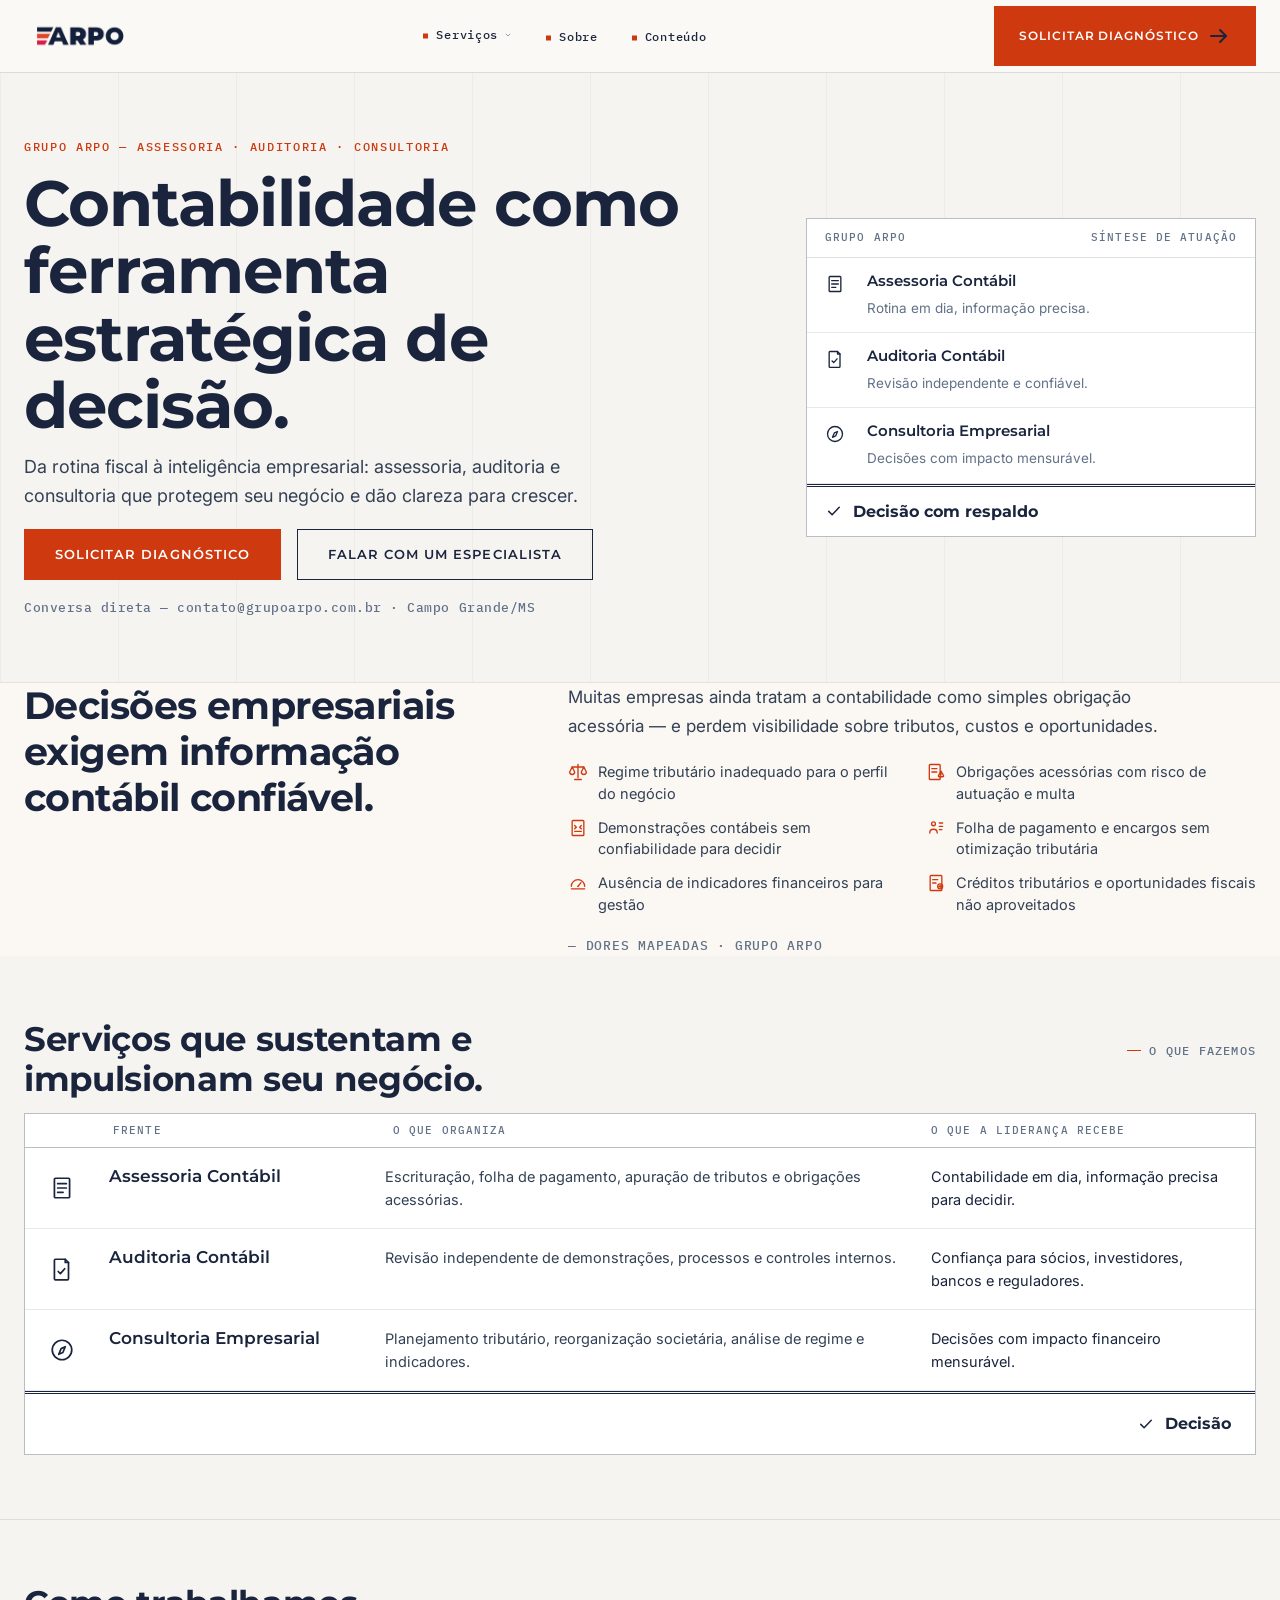
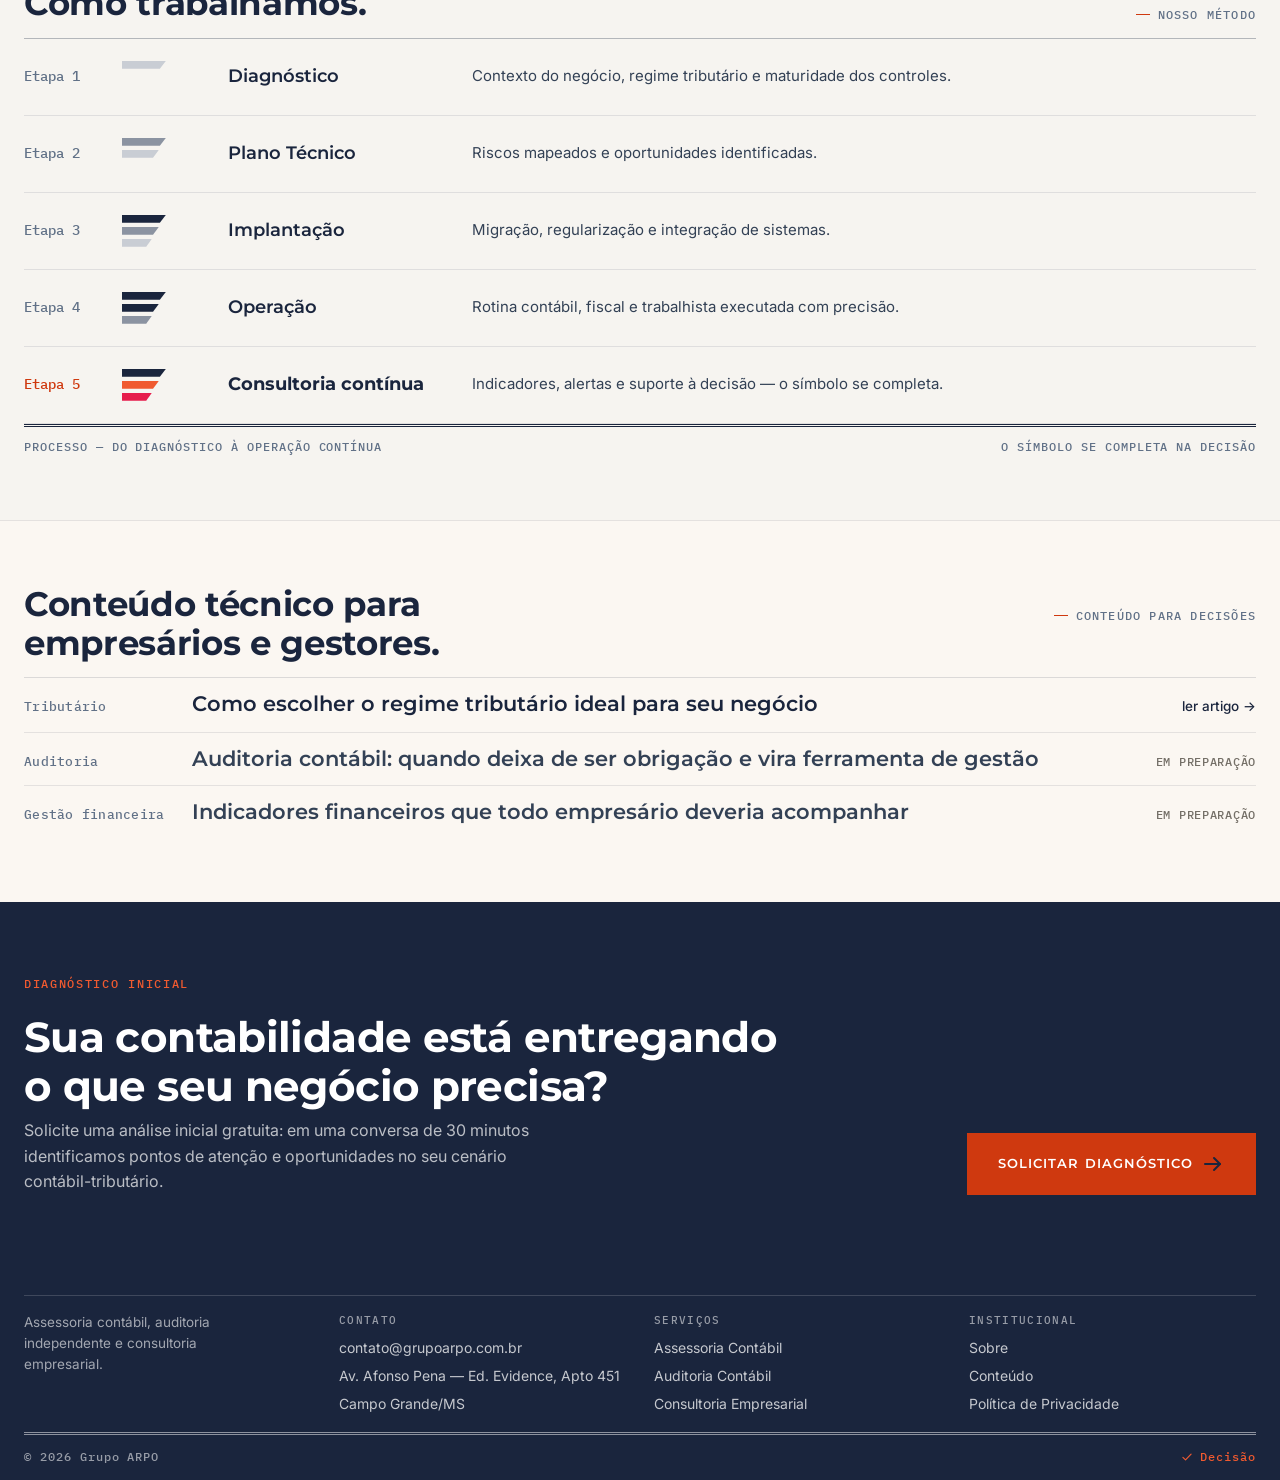
==== commit 17e0f41a: "Reconstrução completa do site: sistema "O Razão" e novas páginas institucionais Reconstrói a Home e " ====
--- a/index.html
+++ b/index.html
@@ -2,448 +2,454 @@
 <html lang="pt-BR">
 <head>
   <meta charset="utf-8">
-  <meta http-equiv="X-UA-Compatible" content="IE=edge">
   <meta name="viewport" content="width=device-width, initial-scale=1">
-  <title>ARPO | Auditoria corporativa, gestão de riscos e governança</title>
-  <meta name="description" content="ARPO: consultoria empresarial premium em auditoria corporativa, gestão de riscos, compliance e governança. Transformamos risco em inteligência estratégica.">
-  <meta name="keywords" content="consultoria empresarial, auditoria corporativa, gestão de riscos, compliance empresarial, governança corporativa, análise de riscos empresariais">
-  <link rel="canonical" href="http://localhost:8000/">
+  <title>Grupo ARPO | Contabilidade como ferramenta estratégica de decisão</title>
+  <meta name="description" content="Da rotina fiscal à inteligência empresarial: assessoria, auditoria e consultoria contábil que protegem seu negócio e dão clareza para crescer.">
+  <link rel="canonical" href="https://grupoarpo.com.br/">
+  <meta name="robots" content="index, follow">
+
   <meta property="og:type" content="website">
-  <meta property="og:title" content="ARPO | Transformando Risco em Inteligência Estratégica">
-  <meta property="og:description" content="Identificamos vulnerabilidades, fortalecemos controles e orientamos decisões com base em dados e governança.">
-  <meta property="og:url" content="http://localhost:8000/">
-  <meta property="og:image" content="https://images.unsplash.com/photo-1552581234-26160f608093?q=80&w=1200&auto=format&fit=crop">
-  <meta name="twitter:card" content="summary_large_image">
-  <meta name="twitter:title" content="ARPO | Transformando Risco em Inteligência Estratégica">
-  <meta name="twitter:description" content="Consultoria premium em auditoria, riscos, governança e compliance.">
-  <meta name="twitter:image" content="https://images.unsplash.com/photo-1552581234-26160f608093?q=80&w=1200&auto=format&fit=crop">
+  <meta property="og:site_name" content="Grupo ARPO">
+  <meta property="og:locale" content="pt_BR">
+  <meta property="og:title" content="Grupo ARPO | Contabilidade como ferramenta estratégica de decisão">
+  <meta property="og:description" content="Da rotina fiscal à inteligência empresarial: assessoria, auditoria e consultoria contábil que protegem seu negócio e dão clareza para crescer.">
+  <meta property="og:url" content="https://grupoarpo.com.br/">
+  <meta property="og:image" content="https://grupoarpo.com.br/assets/img/logoarpo.png">
+
+  <meta name="twitter:card" content="summary">
+  <meta name="twitter:title" content="Grupo ARPO | Contabilidade como ferramenta estratégica de decisão">
+  <meta name="twitter:description" content="Da rotina fiscal à inteligência empresarial: assessoria, auditoria e consultoria contábil que protegem seu negócio e dão clareza para crescer.">
+  <meta name="twitter:image" content="https://grupoarpo.com.br/assets/img/logoarpo.png">
+
+  <link rel="icon" type="image/svg+xml" href="./assets/img/favicon.svg">
+
   <link rel="preconnect" href="https://fonts.googleapis.com">
   <link rel="preconnect" href="https://fonts.gstatic.com" crossorigin>
-  <link href="https://fonts.googleapis.com/css2?family=Inter:wght@300;400;500;600;700&display=swap" rel="stylesheet">
-  <link href="./assets/css/styles.css" rel="stylesheet">
+  <link href="https://fonts.googleapis.com/css2?family=IBM+Plex+Mono:wght@500;600&family=Inter:wght@400;500;600&family=Montserrat:wght@500;600;700&display=swap" rel="stylesheet">
+
+  <link rel="stylesheet" href="./assets/css/styles.css">
+
   <script type="application/ld+json">
   {
     "@context": "https://schema.org",
-    "@type": "ProfessionalService",
-    "name": "ARPO",
-    "url": "http://localhost:8000/",
-    "logo": "http://localhost:8000/assets/img/logo-arpo.png",
-    "description": "Consultoria empresarial em auditoria corporativa, gestão de riscos, governança corporativa e compliance.",
-    "telephone": "+55 11 99999-0000",
-    "email": "contato@arpo.com.br",
+    "@type": "AccountingService",
+    "name": "Grupo ARPO",
+    "url": "https://grupoarpo.com.br/",
+    "logo": "https://grupoarpo.com.br/assets/img/logoarpo.png",
+    "email": "contato@grupoarpo.com.br",
     "address": {
       "@type": "PostalAddress",
-      "streetAddress": "Av. Brigadeiro Faria Lima, 1000",
-      "addressLocality": "São Paulo",
-      "addressRegion": "SP",
-      "postalCode": "01452-000",
+      "streetAddress": "Av. Afonso Pena — Ed. Evidence, Apto 451",
+      "addressLocality": "Campo Grande",
+      "addressRegion": "MS",
       "addressCountry": "BR"
-    },
-    "areaServed": "BR",
-    "sameAs": [
-      "https://www.linkedin.com/company/arpo",
-      "https://twitter.com/arpo"
-    ]
+    }
   }
   </script>
 </head>
 <body>
+  <svg aria-hidden="true" focusable="false" style="position:absolute;width:0;height:0;overflow:hidden">
+    <symbol id="icon-ledger" viewBox="0 0 24 24" fill="none" stroke="currentColor" stroke-width="1.6" stroke-linecap="round" stroke-linejoin="round">
+      <rect x="5" y="3" width="14" height="18" rx="1"/>
+      <line x1="8" y1="8" x2="16" y2="8"/>
+      <line x1="8" y1="12" x2="16" y2="12"/>
+      <line x1="8" y1="16" x2="13" y2="16"/>
+    </symbol>
+    <symbol id="icon-audit" viewBox="0 0 24 24" fill="none" stroke="currentColor" stroke-width="1.6" stroke-linecap="round" stroke-linejoin="round">
+      <path d="M6 3h9l3 3v15a1 1 0 0 1-1 1H6a1 1 0 0 1-1-1V4a1 1 0 0 1 1-1Z"/>
+      <path d="M15 3v3h3"/>
+      <path d="M8.5 14.3l2 2 4-4.5"/>
+    </symbol>
+    <symbol id="icon-compass" viewBox="0 0 24 24" fill="none" stroke="currentColor" stroke-width="1.6" stroke-linecap="round" stroke-linejoin="round">
+      <circle cx="12" cy="12" r="9"/>
+      <path d="M15 9l-2.2 5.3L9 16l2.2-5.3L15 9Z"/>
+    </symbol>
+    <symbol id="icon-scale" viewBox="0 0 24 24" fill="none" stroke="currentColor" stroke-width="1.6" stroke-linecap="round" stroke-linejoin="round">
+      <line x1="12" y1="3" x2="12" y2="19"/>
+      <line x1="5" y1="6" x2="19" y2="6"/>
+      <path d="M5 6l-3 6a3 3 0 0 0 6 0L5 6Z"/>
+      <path d="M19 6l-3 6a3 3 0 0 0 6 0L19 6Z"/>
+      <line x1="8" y1="21" x2="16" y2="21"/>
+    </symbol>
+    <symbol id="icon-alert-doc" viewBox="0 0 24 24" fill="none" stroke="currentColor" stroke-width="1.6" stroke-linecap="round" stroke-linejoin="round">
+      <rect x="4" y="3" width="13" height="18" rx="1"/>
+      <line x1="7" y1="8" x2="13" y2="8"/>
+      <line x1="7" y1="12" x2="13" y2="12"/>
+      <path d="M18 11l3 5.2a1 1 0 0 1-.9 1.5h-4.2a1 1 0 0 1-.9-1.5L18 11Z"/>
+      <line x1="18" y1="13.3" x2="18" y2="15"/>
+      <circle cx="18" cy="16.6" r="0.6" fill="currentColor" stroke="none"/>
+    </symbol>
+    <symbol id="icon-inconsistent-doc" viewBox="0 0 24 24" fill="none" stroke="currentColor" stroke-width="1.6" stroke-linecap="round" stroke-linejoin="round">
+      <rect x="5" y="3" width="14" height="18" rx="1"/>
+      <path d="M8 9l2 2-2 2"/>
+      <path d="M16 9l-2 2 2 2"/>
+      <line x1="8" y1="16" x2="16" y2="16"/>
+    </symbol>
+    <symbol id="icon-payroll" viewBox="0 0 24 24" fill="none" stroke="currentColor" stroke-width="1.6" stroke-linecap="round" stroke-linejoin="round">
+      <circle cx="9" cy="7" r="2.3"/>
+      <path d="M4.5 18c0-2.8 2-4.5 4.5-4.5s4.5 1.7 4.5 4.5"/>
+      <line x1="16" y1="6" x2="20" y2="6"/>
+      <line x1="16" y1="10" x2="20" y2="10"/>
+      <line x1="16" y1="14" x2="19" y2="14"/>
+    </symbol>
+    <symbol id="icon-gauge" viewBox="0 0 24 24" fill="none" stroke="currentColor" stroke-width="1.6" stroke-linecap="round" stroke-linejoin="round">
+      <path d="M4 16a8 8 0 0 1 16 0"/>
+      <line x1="12" y1="16" x2="15.5" y2="11.5"/>
+      <circle cx="12" cy="16" r="1" fill="currentColor" stroke="none"/>
+      <line x1="4" y1="19" x2="20" y2="19"/>
+    </symbol>
+    <symbol id="icon-credit-doc" viewBox="0 0 24 24" fill="none" stroke="currentColor" stroke-width="1.6" stroke-linecap="round" stroke-linejoin="round">
+      <rect x="5" y="3" width="14" height="18" rx="1"/>
+      <line x1="8" y1="8" x2="14" y2="8"/>
+      <line x1="8" y1="12" x2="12" y2="12"/>
+      <circle cx="17" cy="16" r="3"/>
+      <line x1="17" y1="14.5" x2="17" y2="17.5"/>
+      <line x1="15.5" y1="16" x2="18.5" y2="16"/>
+    </symbol>
+    <symbol id="icon-check" viewBox="0 0 24 24" fill="none" stroke="currentColor" stroke-width="2" stroke-linecap="round" stroke-linejoin="round">
+      <path d="M5 12.5l4.5 4.5L19 7"/>
+    </symbol>
+    <symbol id="icon-arrow" viewBox="0 0 24 24" fill="none" stroke="currentColor" stroke-width="2" stroke-linecap="round" stroke-linejoin="round">
+      <line x1="4" y1="12" x2="19" y2="12"/>
+      <polyline points="13 6 19 12 13 18"/>
+    </symbol>
+    <symbol id="icon-caret" viewBox="0 0 24 24" fill="none" stroke="currentColor" stroke-width="2" stroke-linecap="round" stroke-linejoin="round">
+      <polyline points="6 9 12 15 18 9"/>
+    </symbol>
+  </svg>
+
+  <a class="skip-link" href="#main">Pular para o conteúdo</a>
+
   <header class="site-header" data-header>
-    <div class="container header-inner">
-      <a class="brand" href="#hero" aria-label="ARPO">
-        <span class="brand-mark">ARPO</span>
+    <div class="edge header-inner">
+      <a class="brand" href="index.html" aria-label="Grupo ARPO — página inicial">
+        <img src="./assets/img/logoarpo.png" alt="Grupo ARPO" width="480" height="120">
       </a>
-      <nav class="main-nav" aria-label="Navegação principal">
+
+      <nav class="main-nav" aria-label="Menu principal">
         <ul>
-          <li><a href="#servicos">Serviços</a></li>
-          <li><a href="#diferenciais">Diferenciais</a></li>
-          <li><a href="#processo">Como funciona</a></li>
-          <li><a href="#prova">Resultados</a></li>
-          <li><a href="#conteudo">Conteúdo</a></li>
-          <li><a href="#contato">Contato</a></li>
+          <li>
+            <details class="nav-dropdown">
+              <summary>Serviços <svg class="caret" aria-hidden="true"><use href="#icon-caret"></use></svg></summary>
+              <ul class="nav-dropdown-panel">
+                <li><a href="assessoria-contabil.html">Assessoria Contábil</a></li>
+                <li><a href="auditoria-contabil.html">Auditoria Contábil</a></li>
+                <li><a href="consultoria-empresarial.html">Consultoria Empresarial</a></li>
+              </ul>
+            </details>
+          </li>
+          <li><a href="sobre.html">Sobre</a></li>
+          <li><a href="conteudo.html">Conteúdo</a></li>
         </ul>
       </nav>
+
       <div class="header-cta">
-        <a class="btn btn-primary" href="#contato">Solicitar Diagnóstico</a>
-      </div>
-      <button class="nav-toggle" aria-label="Abrir menu" aria-expanded="false" data-nav-toggle>
+        <a href="contato.html" class="btn btn-primary"><span>Solicitar diagnóstico</span><svg class="icon btn-arrow" aria-hidden="true" width="14" height="14"><use href="#icon-arrow"></use></svg></a>
+      </div>
+
+      <button class="nav-toggle" type="button" aria-label="Abrir menu" aria-expanded="false" aria-controls="mobile-menu" data-nav-toggle>
         <span></span><span></span><span></span>
       </button>
     </div>
+
+    <nav class="mobile-menu" id="mobile-menu" aria-label="Menu mobile" inert>
+      <ul>
+        <li>
+          <details class="nav-dropdown">
+            <summary>Serviços <svg class="caret" aria-hidden="true"><use href="#icon-caret"></use></svg></summary>
+            <ul class="nav-dropdown-panel">
+              <li><a href="assessoria-contabil.html">Assessoria Contábil</a></li>
+              <li><a href="auditoria-contabil.html">Auditoria Contábil</a></li>
+              <li><a href="consultoria-empresarial.html">Consultoria Empresarial</a></li>
+            </ul>
+          </details>
+        </li>
+        <li><a href="sobre.html">Sobre</a></li>
+        <li><a href="conteudo.html">Conteúdo</a></li>
+      </ul>
+      <a href="contato.html" class="btn btn-primary"><span>Solicitar diagnóstico</span><svg class="icon btn-arrow" aria-hidden="true" width="14" height="14"><use href="#icon-arrow"></use></svg></a>
+    </nav>
   </header>
 
-  <main id="hero" class="hero section-full">
-    <div class="hero-decor" aria-hidden="true"><span class="stripe s1"></span><span class="stripe s2"></span><span class="stripe s3"></span></div>
-    <div class="container hero-grid">
-      <div class="hero-copy">
-        <h1 class="text-d2">Riscos sob Controle</h1>
-        <p class="lead">Diagnóstico preciso, governança sólida e decisões baseadas em dados para proteger valor.</p>
-        <div class="hero-ctas">
-          <a class="btn btn-primary btn-lg" href="#contato">Solicitar Diagnóstico</a>
-          <a class="btn btn-outline btn-lg" href="#contato">Falar com um Especialista</a>
-        </div>
-        <div class="trust-strip" aria-label="Indicadores institucionais">
-          <div class="kpi"><strong>+200</strong><span>Projetos analisados</span></div>
-          <div class="kpi"><strong>+50</strong><span>Empresas assessoradas</span></div>
-          <div class="kpi"><strong>+15</strong><span>Setores atendidos</span></div>
-        </div>
+  <main id="main">
+    <div id="top"></div>
+
+    <!-- Hero -->
+    <section class="hero">
+      <div class="edge--wide hero-grid">
+        <div class="hero-copy">
+          <p class="hero-eyebrow">Grupo ARPO — Assessoria · Auditoria · Consultoria</p>
+          <h1 class="hero-title">Contabilidade como ferramenta estratégica de decisão.</h1>
+          <p class="hero-lead">Da rotina fiscal à inteligência empresarial: assessoria, auditoria e consultoria que protegem seu negócio e dão clareza para crescer.</p>
+
+          <div class="hero-actions">
+            <a href="contato.html" class="btn btn-primary">Solicitar diagnóstico</a>
+            <a href="contato.html" class="btn btn-secondary">Falar com um especialista</a>
+          </div>
+
+          <p class="hero-contact">Conversa direta — <a href="mailto:contato@grupoarpo.com.br">contato@grupoarpo.com.br</a> · Campo Grande/MS</p>
+
+          <p class="synthesis-scroll-label">Síntese — deslize horizontal →</p>
+          <div class="synthesis-scroll">
+            <div class="synthesis-scroll-card">
+              <svg class="icon" aria-hidden="true"><use href="#icon-ledger"></use></svg>
+              <span class="synthesis-name">Assessoria Contábil</span>
+              <span class="synthesis-desc">Rotina em dia, informação precisa.</span>
+            </div>
+            <div class="synthesis-scroll-card">
+              <svg class="icon" aria-hidden="true"><use href="#icon-audit"></use></svg>
+              <span class="synthesis-name">Auditoria Contábil</span>
+              <span class="synthesis-desc">Revisão independente e confiável.</span>
+            </div>
+            <div class="synthesis-scroll-card">
+              <svg class="icon" aria-hidden="true"><use href="#icon-compass"></use></svg>
+              <span class="synthesis-name">Consultoria Empresarial</span>
+              <span class="synthesis-desc">Decisões com impacto mensurável.</span>
+            </div>
+          </div>
+        </div>
+
+        <div class="synthesis-card" aria-hidden="false">
+          <div class="synthesis-head">
+            <span>Grupo ARPO</span>
+            <span>Síntese de atuação</span>
+          </div>
+          <div class="synthesis-row">
+            <svg class="icon" aria-hidden="true"><use href="#icon-ledger"></use></svg>
+            <span class="synthesis-name">Assessoria Contábil</span>
+            <span class="synthesis-desc">Rotina em dia, informação precisa.</span>
+          </div>
+          <div class="synthesis-row">
+            <svg class="icon" aria-hidden="true"><use href="#icon-audit"></use></svg>
+            <span class="synthesis-name">Auditoria Contábil</span>
+            <span class="synthesis-desc">Revisão independente e confiável.</span>
+          </div>
+          <div class="synthesis-row">
+            <svg class="icon" aria-hidden="true"><use href="#icon-compass"></use></svg>
+            <span class="synthesis-name">Consultoria Empresarial</span>
+            <span class="synthesis-desc">Decisões com impacto mensurável.</span>
+          </div>
+          <div class="synthesis-close rule-double">
+            <svg class="icon" aria-hidden="true"><use href="#icon-check"></use></svg>
+            <strong>Decisão com respaldo</strong>
+          </div>
+        </div>
+      </div>
+    </section>
+
+    <!-- Dores empresariais -->
+    <section class="pain">
+      <div class="edge pain-grid">
+        <h2 class="pain-title">Decisões empresariais exigem informação contábil confiável.</h2>
+        <div class="pain-copy">
+          <p class="pain-lead">Muitas empresas ainda tratam a contabilidade como simples obrigação acessória — e perdem visibilidade sobre tributos, custos e oportunidades.</p>
+          <ul class="pain-list">
+            <li><svg class="icon" aria-hidden="true"><use href="#icon-scale"></use></svg>Regime tributário inadequado para o perfil do negócio</li>
+            <li><svg class="icon" aria-hidden="true"><use href="#icon-alert-doc"></use></svg>Obrigações acessórias com risco de autuação e multa</li>
+            <li><svg class="icon" aria-hidden="true"><use href="#icon-inconsistent-doc"></use></svg>Demonstrações contábeis sem confiabilidade para decidir</li>
+            <li><svg class="icon" aria-hidden="true"><use href="#icon-payroll"></use></svg>Folha de pagamento e encargos sem otimização tributária</li>
+            <li><svg class="icon" aria-hidden="true"><use href="#icon-gauge"></use></svg>Ausência de indicadores financeiros para gestão</li>
+            <li><svg class="icon" aria-hidden="true"><use href="#icon-credit-doc"></use></svg>Créditos tributários e oportunidades fiscais não aproveitados</li>
+          </ul>
+          <p class="pain-signature">— Dores mapeadas · Grupo ARPO</p>
+        </div>
+      </div>
+    </section>
+
+    <!-- Serviços -->
+    <section class="section services" id="servicos">
+      <div class="edge--wide">
+        <div class="section-head">
+          <h2 class="section-title">Serviços que sustentam e impulsionam seu negócio.</h2>
+          <span class="section-code">O que fazemos</span>
+        </div>
+
+        <div class="services-table">
+          <div class="services-table-head">
+            <span aria-hidden="true"></span>
+            <span>Frente</span>
+            <span>O que organiza</span>
+            <span>O que a liderança recebe</span>
+          </div>
+
+          <div class="services-table-row">
+            <svg class="icon" aria-hidden="true"><use href="#icon-ledger"></use></svg>
+            <span class="name">Assessoria Contábil</span>
+            <span class="organizes">Escrituração, folha de pagamento, apuração de tributos e obrigações acessórias.</span>
+            <span class="receives">Contabilidade em dia, informação precisa para decidir.</span>
+          </div>
+          <div class="services-table-row">
+            <svg class="icon" aria-hidden="true"><use href="#icon-audit"></use></svg>
+            <span class="name">Auditoria Contábil</span>
+            <span class="organizes">Revisão independente de demonstrações, processos e controles internos.</span>
+            <span class="receives">Confiança para sócios, investidores, bancos e reguladores.</span>
+          </div>
+          <div class="services-table-row">
+            <svg class="icon" aria-hidden="true"><use href="#icon-compass"></use></svg>
+            <span class="name">Consultoria Empresarial</span>
+            <span class="organizes">Planejamento tributário, reorganização societária, análise de regime e indicadores.</span>
+            <span class="receives">Decisões com impacto financeiro mensurável.</span>
+          </div>
+
+          <div class="services-table-close rule-double">
+            <svg class="icon" aria-hidden="true"><use href="#icon-check"></use></svg>
+            <strong>Decisão</strong>
+          </div>
+        </div>
+      </div>
+    </section>
+
+    <!-- Método -->
+    <section class="section method">
+      <div class="edge">
+        <div class="section-head">
+          <h2 class="section-title">Como trabalhamos.</h2>
+          <span class="section-code">Nosso método</span>
+        </div>
+
+        <div class="method-list">
+          <div class="method-item">
+            <span class="index">Etapa 1</span>
+            <div class="method-symbol">
+              <span class="seg seg-gray-1"></span>
+              <span class="seg"></span>
+              <span class="seg"></span>
+            </div>
+            <span class="name">Diagnóstico</span>
+            <span class="desc">Contexto do negócio, regime tributário e maturidade dos controles.</span>
+          </div>
+
+          <div class="method-item">
+            <span class="index">Etapa 2</span>
+            <div class="method-symbol">
+              <span class="seg seg-gray-2"></span>
+              <span class="seg seg-gray-1"></span>
+              <span class="seg"></span>
+            </div>
+            <span class="name">Plano Técnico</span>
+            <span class="desc">Riscos mapeados e oportunidades identificadas.</span>
+          </div>
+
+          <div class="method-item">
+            <span class="index">Etapa 3</span>
+            <div class="method-symbol">
+              <span class="seg seg-navy"></span>
+              <span class="seg seg-gray-2"></span>
+              <span class="seg seg-gray-1"></span>
+            </div>
+            <span class="name">Implantação</span>
+            <span class="desc">Migração, regularização e integração de sistemas.</span>
+          </div>
+
+          <div class="method-item">
+            <span class="index">Etapa 4</span>
+            <div class="method-symbol">
+              <span class="seg seg-navy"></span>
+              <span class="seg seg-navy"></span>
+              <span class="seg seg-gray-2"></span>
+            </div>
+            <span class="name">Operação</span>
+            <span class="desc">Rotina contábil, fiscal e trabalhista executada com precisão.</span>
+          </div>
+
+          <div class="method-item is-final">
+            <span class="index">Etapa 5</span>
+            <div class="method-symbol">
+              <span class="seg seg-navy"></span>
+              <span class="seg seg-coral"></span>
+              <span class="seg seg-red"></span>
+            </div>
+            <span class="name">Consultoria contínua</span>
+            <span class="desc">Indicadores, alertas e suporte à decisão — o símbolo se completa.</span>
+          </div>
+
+          <div class="method-close rule-double">
+            <span>Processo — do diagnóstico à operação contínua</span>
+            <span>O símbolo se completa na decisão</span>
+          </div>
+        </div>
+      </div>
+    </section>
+
+    <!-- Conteúdo -->
+    <section class="section content-preview" id="conteudo-preview">
+      <div class="edge">
+        <div class="section-head">
+          <h2 class="section-title">Conteúdo técnico para empresários e gestores.</h2>
+          <span class="section-code">Conteúdo para decisões</span>
+        </div>
+
+        <div class="content-list">
+          <a class="content-row" href="artigo-regime-tributario.html">
+            <span class="code">Tributário</span>
+            <span class="title">Como escolher o regime tributário ideal para seu negócio</span>
+            <span class="link">ler artigo →</span>
+          </a>
+          <div class="content-row content-row--pending">
+            <span class="code">Auditoria</span>
+            <span class="title">Auditoria contábil: quando deixa de ser obrigação e vira ferramenta de gestão</span>
+            <span class="link">Em preparação</span>
+          </div>
+          <div class="content-row content-row--pending">
+            <span class="code">Gestão financeira</span>
+            <span class="title">Indicadores financeiros que todo empresário deveria acompanhar</span>
+            <span class="link">Em preparação</span>
+          </div>
+        </div>
+      </div>
+    </section>
+
+    <!-- CTA diagnóstico -->
+    <section class="cta-diagnostic">
+      <div class="edge cta-diagnostic-inner">
+        <div>
+          <p class="cta-diagnostic-eyebrow">Diagnóstico inicial</p>
+          <h2 class="cta-diagnostic-title">Sua contabilidade está entregando o que seu negócio precisa?</h2>
+          <p class="cta-diagnostic-lead">Solicite uma análise inicial gratuita: em uma conversa de 30 minutos identificamos pontos de atenção e oportunidades no seu cenário contábil-tributário.</p>
+        </div>
+        <a href="contato.html" class="btn btn-primary"><span>Solicitar diagnóstico</span><svg class="icon btn-arrow" aria-hidden="true" width="14" height="14"><use href="#icon-arrow"></use></svg></a>
+      </div>
+    </section>
+  </main>
+
+  <footer class="site-footer">
+    <div class="edge footer-grid">
+      <div class="footer-about">
+        <p>Assessoria contábil, auditoria independente e consultoria empresarial.</p>
+      </div>
+      <div class="footer-col">
+        <p class="footer-col-title">Contato</p>
+        <ul>
+          <li><a href="mailto:contato@grupoarpo.com.br">contato@grupoarpo.com.br</a></li>
+          <li><span>Av. Afonso Pena — Ed. Evidence, Apto 451</span></li>
+          <li><span>Campo Grande/MS</span></li>
+        </ul>
+      </div>
+      <div class="footer-col">
+        <p class="footer-col-title">Serviços</p>
+        <ul>
+          <li><a href="assessoria-contabil.html">Assessoria Contábil</a></li>
+          <li><a href="auditoria-contabil.html">Auditoria Contábil</a></li>
+          <li><a href="consultoria-empresarial.html">Consultoria Empresarial</a></li>
+        </ul>
+      </div>
+      <div class="footer-col">
+        <p class="footer-col-title">Institucional</p>
+        <ul>
+          <li><a href="sobre.html">Sobre</a></li>
+          <li><a href="conteudo.html">Conteúdo</a></li>
+          <li><a href="politica-de-privacidade.html">Política de Privacidade</a></li>
+        </ul>
       </div>
     </div>
-  </main>
-
-  <section id="problema" class="section section-contrast">
-    <div class="container split">
-      <div>
-        <h2>Riscos invisíveis podem comprometer o crescimento do seu negócio</h2>
-        <p class="section-intro">Empresas enfrentam vulnerabilidades que drenam valor e aumentam a exposição a eventos críticos.</p>
-        <ul class="bullet-grid">
-          <li><span class="ic-dot"></span>Falhas em controles internos</li>
-          <li><span class="ic-dot"></span>Processos vulneráveis</li>
-          <li><span class="ic-dot"></span>Riscos operacionais não mapeados</li>
-          <li><span class="ic-dot"></span>Falta de governança estruturada</li>
-          <li><span class="ic-dot"></span>Decisões baseadas em dados incompletos</li>
-        </ul>
-      </div>
-      <div class="aside-decor">
-        <img src="./assets/img/business-risks.svg" alt="Representação visual de riscos empresariais: vulnerabilidades em controles internos, processos, governança e fluxo de dados" loading="lazy" decoding="async" />
-      </div>
-    </div>
-  </section>
-
-  <section class="section breakout" aria-label="Abordagem ARPO">
-    <div class="container-wide alt">
-      <div class="media-frame">
-        <img src="https://images.unsplash.com/photo-1454165804606-c3d57bc86b40?q=80&w=2000&auto=format&fit=crop" alt="Análise estratégica com dashboards e governança">
-      </div>
-      <div>
-        <h2>Estratégia orientada por dados</h2>
-        <p class="section-intro">Integramos auditoria corporativa, gestão de riscos e inteligência analítica em uma abordagem coesa que transforma dados em vantagem competitiva.</p>
-        
-        <div class="approach-features">
-          <div class="feature">
-            <h4>Diagnóstico Estratégico</h4>
-            <p>Análise contextualizada do ambiente de controle e maturidade da governança</p>
-          </div>
-          <div class="feature">
-            <h4>Priorização Inteligente</h4>
-            <p>Riscos classificados por impacto potencial e probabilidade de ocorrência</p>
-          </div>
-          <div class="feature">
-            <h4>Controles Efetivos</h4>
-            <p>Implementação de mecanismos de controle alinhados aos objetivos de negócio</p>
-          </div>
-          <div class="feature">
-            <h4>Métricas de Performance</h4>
-            <p>Indicadores quantitativos para monitoramento contínuo da eficácia</p>
-          </div>
-        </div>
-      </div>
-    </div>
-  </section>
-
-  <section id="servicos" class="section">
-    <div class="container">
-      <h2>Serviços que aceleram a maturidade em gestão de riscos</h2>
-      <p class="section-intro">Soluções integradas para auditoria, governança, compliance e inteligência analítica.</p>
-      <div class="card-grid asym">
-        <article class="card">
-          <div class="card-icon" aria-hidden="true">
-            <svg viewBox="0 0 24 24"><path d="M4 4h16v2H4zM4 9h16v2H4zM4 14h10v2H4z"></path></svg>
-          </div>
-          <h3>Auditoria Corporativa</h3>
-          <p>Avaliação independente de processos, controles e conformidade.</p>
-        </article>
-        <article class="card">
-          <div class="card-icon" aria-hidden="true">
-            <svg viewBox="0 0 24 24"><path d="M3 12l7-7v4h4l7 7-7 7v-4h-4z"></path></svg>
-          </div>
-          <h3>Consultoria Estratégica</h3>
-          <p>Estruturação de processos e melhoria de governança empresarial.</p>
-        </article>
-        <article class="card">
-          <div class="card-icon" aria-hidden="true">
-            <svg viewBox="0 0 24 24"><circle cx="12" cy="12" r="9"></circle><path d="M12 3v9l6 6"></path></svg>
-          </div>
-          <h3>Gestão de Riscos</h3>
-          <p>Mapeamento, análise e mitigação de riscos operacionais e estratégicos.</p>
-        </article>
-        <article class="card">
-          <div class="card-icon" aria-hidden="true">
-            <svg viewBox="0 0 24 24"><path d="M4 7h16M4 12h10M4 17h7" stroke-width="2" fill="none" stroke="currentColor"></path><rect x="3" y="4" width="18" height="16" rx="2" ry="2" fill="none" stroke="currentColor" stroke-width="2"></rect></svg>
-          </div>
-          <h3>Compliance e Controles Internos</h3>
-          <p>Políticas e processos para garantir conformidade e segurança.</p>
-        </article>
-        <article class="card">
-          <div class="card-icon" aria-hidden="true">
-            <svg viewBox="0 0 24 24"><path d="M4 17c3-6 13-6 16 0" fill="none" stroke="currentColor" stroke-width="2"></path><circle cx="8" cy="8" r="3"></circle></svg>
-          </div>
-          <h3>Análise de Dados e Inteligência</h3>
-          <p>Transformação de dados em insights para decisões de alto impacto.</p>
-        </article>
-      </div>
-    </div>
-  </section>
-
-  <section id="diferenciais" class="section section-dark breakout">
-    <div class="container narrow">
-      <h2>Diferenciais que elevam resultados</h2>
-      <ul class="differentials-grid" aria-label="Diferenciais estratégicos da ARPO">
-        <li class="differential-card">
-          <span class="differential-icon" aria-hidden="true"><svg viewBox="0 0 24 24"><path d="M3 17c3-6 13-6 16 0" fill="none" stroke="currentColor" stroke-width="2"></path><circle cx="8" cy="8" r="3"></circle></svg></span>
-          <span>Abordagem baseada em dados</span>
-        </li>
-        <li class="differential-card">
-          <span class="differential-icon" aria-hidden="true"><svg viewBox="0 0 24 24"><path d="M4 4h16v16H4z" fill="none" stroke="currentColor" stroke-width="2"></path><path d="M8 4v16M16 4v16M4 8h16M4 16h16" fill="none" stroke="currentColor" stroke-width="1.8"></path></svg></span>
-          <span>Metodologias estruturadas</span>
-        </li>
-        <li class="differential-card">
-          <span class="differential-icon" aria-hidden="true"><svg viewBox="0 0 24 24"><circle cx="7" cy="8" r="2"></circle><circle cx="17" cy="8" r="2"></circle><circle cx="12" cy="16" r="2"></circle><path d="M9 9.5l2 4M15 9.5l-2 4M9 8h6" fill="none" stroke="currentColor" stroke-width="2"></path></svg></span>
-          <span>Experiência multidisciplinar</span>
-        </li>
-        <li class="differential-card">
-          <span class="differential-icon" aria-hidden="true"><svg viewBox="0 0 24 24"><path d="M4 18l7-7 4 4 5-8" fill="none" stroke="currentColor" stroke-width="2"></path><path d="M18 7h2v2" fill="none" stroke="currentColor" stroke-width="2"></path></svg></span>
-          <span>Visão estratégica e operacional</span>
-        </li>
-        <li class="differential-card">
-          <span class="differential-icon" aria-hidden="true"><svg viewBox="0 0 24 24"><circle cx="11" cy="11" r="6" fill="none" stroke="currentColor" stroke-width="2"></circle><path d="M16 16l4 4" fill="none" stroke="currentColor" stroke-width="2"></path><path d="M11 8v3l2 2" fill="none" stroke="currentColor" stroke-width="2"></path></svg></span>
-          <span>Diagnósticos profundos</span>
-        </li>
-        <li class="differential-card">
-          <span class="differential-icon" aria-hidden="true"><svg viewBox="0 0 24 24"><path d="M12 2l8 4v6c0 5-3.5 8.5-8 10-4.5-1.5-8-5-8-10V6l8-4z" fill="none" stroke="currentColor" stroke-width="2"></path><path d="M12 8v5" fill="none" stroke="currentColor" stroke-width="2"></path><circle cx="12" cy="16.5" r="1"></circle></svg></span>
-          <span>Identificação de riscos ocultos</span>
-        </li>
-        <li class="differential-card">
-          <span class="differential-icon" aria-hidden="true"><svg viewBox="0 0 24 24"><path d="M4 12h8" fill="none" stroke="currentColor" stroke-width="2"></path><path d="M12 9l3 3-3 3" fill="none" stroke="currentColor" stroke-width="2"></path><path d="M3 6h18v12H3z" fill="none" stroke="currentColor" stroke-width="2"></path></svg></span>
-          <span>Implementação prática</span>
-        </li>
-        <li class="differential-card">
-          <span class="differential-icon" aria-hidden="true"><svg viewBox="0 0 24 24"><path d="M6 7h12M6 12h8M6 17h10" fill="none" stroke="currentColor" stroke-width="2"></path><circle cx="18" cy="12" r="3" fill="none" stroke="currentColor" stroke-width="2"></circle></svg></span>
-          <span>Execução e acompanhamento</span>
-        </li>
-      </ul>
-    </div>
-  </section>
-
-  <section id="processo" class="section">
-    <div class="container">
-      <h2>Como funciona</h2>
-      <p class="section-intro">Processo leve e objetivo para gerar resultados desde o diagnóstico.</p>
-      <div class="process-grid" data-process>
-        <div class="process-nav" role="tablist" aria-label="Etapas do processo">
-          <button class="process-item is-active" role="tab" aria-selected="true" aria-controls="process-panel" id="proc-1" data-key="diagnostico">
-            <div class="process-head"><span class="index">1</span><h3>Diagnóstico</h3></div>
-            <p>Contexto, objetivos e maturidade.</p>
-          </button>
-          <button class="process-item" role="tab" aria-selected="false" aria-controls="process-panel" id="proc-2" data-key="mapeamento">
-            <div class="process-head"><span class="index">2</span><h3>Mapeamento</h3></div>
-            <p>Riscos priorizados por impacto.</p>
-          </button>
-          <button class="process-item" role="tab" aria-selected="false" aria-controls="process-panel" id="proc-3" data-key="auditoria">
-            <div class="process-head"><span class="index">3</span><h3>Auditoria</h3></div>
-            <p>Processos, controles e compliance.</p>
-          </button>
-          <button class="process-item" role="tab" aria-selected="false" aria-controls="process-panel" id="proc-4" data-key="plano">
-            <div class="process-head"><span class="index">4</span><h3>Plano</h3></div>
-            <p>Quick wins e roadmap claro.</p>
-          </button>
-          <button class="process-item" role="tab" aria-selected="false" aria-controls="process-panel" id="proc-5" data-key="implantacao">
-            <div class="process-head"><span class="index">5</span><h3>Implantação</h3></div>
-            <p>Execução assistida e indicadores.</p>
-          </button>
-        </div>
-        <div class="process-panel fade-in" role="tabpanel" id="process-panel" aria-labelledby="proc-1">
-          <div class="panel-media">
-            <img loading="lazy" decoding="async" src="./assets/img/diagnostico.jpg" alt="Reunião executiva com análise de indicadores e diagnóstico de riscos corporativos." />
-          </div>
-          <div class="panel-content" aria-live="polite">
-            <h3 class="panel-title">Diagnóstico</h3>
-            <p class="panel-desc">Levantamento estruturado do contexto, objetivos estratégicos, estrutura de governança e maturidade dos controles internos.</p>
-            <ul class="panel-list">
-              <li><strong>Benefícios:</strong> visão clara de riscos e oportunidades; alinhamento com metas de negócio.</li>
-              <li><strong>Casos de uso:</strong> empresas em fase de expansão, M&A, mudança regulatória ou reestruturação.</li>
-            </ul>
-          </div>
-        </div>
-      </div>
-    </div>
-  </section>
-
-  <section id="prova" class="section section-deep breakout">
-    <div class="container-wide">
-      <div class="metrics" aria-label="Indicadores institucionais">
-        <div class="metric">
-          <strong>+200</strong>
-          <span>Projetos analisados</span>
-        </div>
-        <div class="metric">
-          <strong>+50</strong>
-          <span>Empresas assessoradas</span>
-        </div>
-        <div class="metric">
-          <strong>+15</strong>
-          <span>Setores atendidos</span>
-        </div>
-      </div>
-      <center><h2 style="margin-top: var(--sp-4); margin-bottom: var(--sp-2);">Depoimentos de Clientes</h2></center>
-      <div class="testimonials" role="list" aria-label="Depoimentos de clientes">
-        <article class="testimonial t-card" role="listitem">
-          <div class="t-header">
-            <img class="avatar" loading="lazy" decoding="async" src="./assets/img/avatars/avatar1.svg" alt="Foto do Diretor Financeiro, Grupo Industrial">
-            <div class="t-id">
-              <strong>Diretor Financeiro</strong>
-              <span class="company">Grupo Industrial</span>
-            </div>
-            <div class="rating" aria-label="Avaliação 5 de 5">
-              <svg viewBox="0 0 24 24"><path d="M12 17.27l6.18 3.73-1.64-7.03L22 9.24l-7.19-.62L12 2 9.19 8.62 2 9.24l5.46 4.73L5.82 21z"/></svg>
-              <svg viewBox="0 0 24 24"><path d="M12 17.27l6.18 3.73-1.64-7.03L22 9.24l-7.19-.62L12 2 9.19 8.62 2 9.24l5.46 4.73L5.82 21z"/></svg>
-              <svg viewBox="0 0 24 24"><path d="M12 17.27l6.18 3.73-1.64-7.03L22 9.24l-7.19-.62L12 2 9.19 8.62 2 9.24l5.46 4.73L5.82 21z"/></svg>
-              <svg viewBox="0 0 24 24"><path d="M12 17.27l6.18 3.73-1.64-7.03L22 9.24l-7.19-.62L12 2 9.19 8.62 2 9.24l5.46 4.73L5.82 21z"/></svg>
-              <svg viewBox="0 0 24 24"><path d="M12 17.27l6.18 3.73-1.64-7.03L22 9.24l-7.19-.62L12 2 9.19 8.62 2 9.24l5.46 4.73L5.82 21z"/></svg>
-            </div>
-          </div>
-          <div class="t-body">
-            <svg class="quote-icon" viewBox="0 0 24 24" aria-hidden="true"><path fill="currentColor" d="M7 7h4v4H9v2h2v4H5v-6h2V7zm10 0h4v4h-2v2h2v4h-6v-6h2V7z"/></svg>
-            <p class="quote-text">“A ARPO trouxe clareza sobre nossos riscos e executou melhorias que reduziram perdas operacionais.”</p>
-            <div class="t-meta sr-only">Depoimento do Diretor Financeiro do Grupo Industrial</div>
-          </div>
-        </article>
-        <article class="testimonial t-card" role="listitem">
-          <div class="t-header">
-            <img class="avatar" loading="lazy" decoding="async" src="./assets/img/avatars/avatar2.svg" alt="Foto da VP de Operações, Varejo">
-            <div class="t-id">
-              <strong>VP de Operações</strong>
-              <span class="company">Varejo</span>
-            </div>
-            <div class="rating" aria-label="Avaliação 5 de 5">
-              <svg viewBox="0 0 24 24"><path d="M12 17.27l6.18 3.73-1.64-7.03L22 9.24l-7.19-.62L12 2 9.19 8.62 2 9.24l5.46 4.73L5.82 21z"/></svg>
-              <svg viewBox="0 0 24 24"><path d="M12 17.27l6.18 3.73-1.64-7.03L22 9.24l-7.19-.62L12 2 9.19 8.62 2 9.24l5.46 4.73L5.82 21z"/></svg>
-              <svg viewBox="0 0 24 24"><path d="M12 17.27l6.18 3.73-1.64-7.03L22 9.24l-7.19-.62L12 2 9.19 8.62 2 9.24l5.46 4.73L5.82 21z"/></svg>
-              <svg viewBox="0 0 24 24"><path d="M12 17.27l6.18 3.73-1.64-7.03L22 9.24l-7.19-.62L12 2 9.19 8.62 2 9.24l5.46 4.73L5.82 21z"/></svg>
-              <svg viewBox="0 0 24 24"><path d="M12 17.27l6.18 3.73-1.64-7.03L22 9.24l-7.19-.62L12 2 9.19 8.62 2 9.24l5.46 4.73L5.82 21z"/></svg>
-            </div>
-          </div>
-          <div class="t-body">
-            <svg class="quote-icon" viewBox="0 0 24 24" aria-hidden="true"><path fill="currentColor" d="M7 7h4v4H9v2h2v4H5v-6h2V7zm10 0h4v4h-2v2h2v4h-6v-6h2V7z"/></svg>
-            <p class="quote-text">“Além do diagnóstico, implementaram controles e KPIs que elevaram nossa governança a outro nível.”</p>
-            <div class="t-meta sr-only">Depoimento da VP de Operações do setor de Varejo</div>
-          </div>
-        </article>
-        <article class="testimonial t-card" role="listitem">
-          <div class="t-header">
-            <img class="avatar" loading="lazy" decoding="async" src="./assets/img/avatars/avatar3.svg" alt="Foto do CEO, Fintech">
-            <div class="t-id">
-              <strong>CEO</strong>
-              <span class="company">Fintech</span>
-            </div>
-            <div class="rating" aria-label="Avaliação 5 de 5">
-              <svg viewBox="0 0 24 24"><path d="M12 17.27l6.18 3.73-1.64-7.03L22 9.24l-7.19-.62L12 2 9.19 8.62 2 9.24l5.46 4.73L5.82 21z"/></svg>
-              <svg viewBox="0 0 24 24"><path d="M12 17.27l6.18 3.73-1.64-7.03L22 9.24l-7.19-.62L12 2 9.19 8.62 2 9.24l5.46 4.73L5.82 21z"/></svg>
-              <svg viewBox="0 0 24 24"><path d="M12 17.27l6.18 3.73-1.64-7.03L22 9.24l-7.19-.62L12 2 9.19 8.62 2 9.24l5.46 4.73L5.82 21z"/></svg>
-              <svg viewBox="0 0 24 24"><path d="M12 17.27l6.18 3.73-1.64-7.03L22 9.24l-7.19-.62L12 2 9.19 8.62 2 9.24l5.46 4.73L5.82 21z"/></svg>
-              <svg viewBox="0 0 24 24"><path d="M12 17.27l6.18 3.73-1.64-7.03L22 9.24l-7.19-.62L12 2 9.19 8.62 2 9.24l5.46 4.73L5.82 21z"/></svg>
-            </div>
-          </div>
-          <div class="t-body">
-            <svg class="quote-icon" viewBox="0 0 24 24" aria-hidden="true"><path fill="currentColor" d="M7 7h4v4H9v2h2v4H5v-6h2V7zm10 0h4v4h-2v2h2v4h-6v-6h2V7z"/></svg>
-            <p class="quote-text">“Metodologia objetiva e baseada em dados. Decisões mais assertivas desde o primeiro mês.”</p>
-            <div class="t-meta sr-only">Depoimento do CEO de uma Fintech</div>
-          </div>
-        </article>
-      </div>
-    </div>
-  </section>
-
-  <section class="minimal">
-    <div class="container">
-      <p class="headline">Governança que inspira confiança e decisões melhores.</p>
-      <p class="sub">Diagnóstico objetivo, execução prática e indicadores que comprovam resultados.</p>
-    </div>
-  </section>
-
-  <section id="conteudo" class="section">
-    <div class="container">
-      <h2>Conteúdo estratégico</h2>
-      <p class="section-intro">Análises institucionais sobre auditoria, governança e gestão de riscos.</p>
-      <div class="posts">
-        <article class="post">
-          <img loading="lazy" decoding="async" src="https://images.unsplash.com/photo-1556761175-5973dc0f32e7?q=80&w=1200&auto=format&fit=crop" alt="Equipe em reunião estratégica">
-          <h3>Como identificar riscos ocultos na sua empresa</h3>
-          <p>Mapas de risco, sinais de alerta e onde procurar vulnerabilidades que não aparecem nos relatórios.</p>
-          <a href="#contato" class="link">Ler mais</a>
-        </article>
-        <article class="post">
-          <img loading="lazy" decoding="async" src="assets/img/governanca.jpg" alt="Governança corporativa em foco">
-          <h3>A importância da governança corporativa</h3>
-          <p>Princípios, estruturas e como a governança sustenta decisões estratégicas e crescimento sustentável.</p>
-          <a href="#contato" class="link">Ler mais</a>
-        </article>
-        <article class="post">
-          <img loading="lazy" decoding="async" src="assets/img/auditoria.jpg" alt="Dashboard de auditoria interna">
-          <h3>Auditoria interna como ferramenta estratégica</h3>
-          <p>Do controle à geração de valor: auditoria como alavanca de eficiência e compliance.</p>
-          <a href="#contato" class="link">Ler mais</a>
-        </article>
-        <article class="post">
-          <img loading="lazy" decoding="async" src="https://images.unsplash.com/photo-1554224154-22dec7ec8818?q=80&w=1200&auto=format&fit=crop" alt="Análise de riscos com dados">
-          <h3>Gestão de riscos em ambientes corporativos modernos</h3>
-          <p>Prioridades, frameworks e inteligência de dados para decisões de alto impacto.</p>
-          <a href="#contato" class="link">Ler mais</a>
-        </article>
-      </div>
-    </div>
-  </section>
-
-  <section id="cta-final" class="section cta-final">
-    <div class="container cta-inner">
-      <div class="cta-copy">
-        <h2>Seu negócio está realmente protegido contra riscos?</h2>
-        <p>Nossa equipe pode realizar uma análise inicial e identificar oportunidades de melhoria em governança, controles e processos.</p>
-      </div>
-      <div class="cta-actions">
-        <a class="btn btn-primary btn-lg" href="#contato">Solicitar Diagnóstico</a>
-      </div>
-    </div>
-  </section>
-
-  <footer id="contato" class="site-footer">
-    <div class="container footer-grid">
-      <div class="foot-brand">
-        <span class="brand-mark">ARPO</span>
-        <p>Consultoria em auditoria corporativa, gestão de riscos, governança e compliance.</p>
-      </div>
-      <div class="foot-contacts">
-        <h3>Contato</h3>
-        <ul class="contact-list">
-          <li><a href="mailto:contato@arpo.com.br">contato@arpo.com.br</a></li>
-          <li><a href="tel:+5511999990000">+55 67 99999-0000</a></li>
-          <li>Av. Afonso Pena, Evidence Ap 451 - Campo Grande</li>
-        </ul>
-      </div>
-      <div class="foot-links">
-        <h3>Institucional</h3>
-        <ul>
-          <li><a href="#servicos">Serviços</a></li>
-          <li><a href="#diferenciais">Diferenciais</a></li>
-          <li><a href="#processo">Como funciona</a></li>
-          <li><a href="#conteudo">Conteúdo</a></li>
-          <li><a href="styleguide.html">Guia de Estilo</a></li>
-        </ul>
-      </div>
-      <div class="foot-social">
-        <h3>Redes sociais</h3>
-        <ul>
-          <li><a href="https://www.linkedin.com/company/arpo" target="_blank" rel="noopener">LinkedIn</a></li>
-          <li><a href="https://twitter.com/arpo" target="_blank" rel="noopener">X/Twitter</a></li>
-        </ul>
-      </div>
-    </div>
-    <div class="container footer-bottom">
-      <span>© <span id="year"></span> ARPO. Todos os direitos reservados.</span>
+    <div class="edge footer-bottom rule-double--light">
+      <span>© <span id="year"></span> Grupo ARPO</span>
+      <span class="decision"><svg class="icon icon--coral" aria-hidden="true"><use href="#icon-check"></use></svg> Decisão</span>
     </div>
   </footer>
+
+  <a href="contato.html" class="mobile-cta-bar"><span>Solicitar diagnóstico</span><svg class="icon btn-arrow" aria-hidden="true" width="14" height="14"><use href="#icon-arrow"></use></svg></a>
 
   <script src="./assets/js/main.js"></script>
 </body>
 </html>
-
--- a/assets/css/styles.css
+++ b/assets/css/styles.css
@@ -1,558 +1,1568 @@
-@import url('https://fonts.googleapis.com/css2?family=Inter:wght@300;400;500;600;700;800&display=swap');
-
-:root{
-  --neutral-950:#0a0f1a;
-  --neutral-900:#121826;
-  --neutral-800:#1f2938;
-  --neutral-700:#334155;
-  --neutral-600:#475569;
-  --neutral-500:#64748b;
-  --neutral-400:#94a3b8;
-  --neutral-300:#cbd5e1;
-  --neutral-200:#e2e8f0;
-  --neutral-100:#f1f5f9;
-  --neutral-50:#f8fafc;
-  --p-h:219;
-  --p-s:58%;
-  --p-l:16%;
-  --s-h:20;
-  --s-s:88%;
-  --s-l:56%;
-  --a-h:338;
-  --a-s:77%;
-  --a-l:47%;
-  --brand:hsl(var(--p-h) var(--p-s) var(--p-l));
-  --brand-l-10:hsl(var(--p-h) var(--p-s) calc(var(--p-l) + 10%));
-  --brand-l-20:hsl(var(--p-h) var(--p-s) calc(var(--p-l) + 20%));
-  --brand-d-10:hsl(var(--p-h) var(--p-s) calc(var(--p-l) - 10%));
-  --brand-d-20:hsl(var(--p-h) var(--p-s) calc(var(--p-l) - 20%));
-  --secondary:hsl(var(--s-h) var(--s-s) var(--s-l));
-  --secondary-l-10:hsl(var(--s-h) var(--s-s) calc(var(--s-l) + 10%));
-  --secondary-l-20:hsl(var(--s-h) var(--s-s) calc(var(--s-l) + 20%));
-  --secondary-d-10:hsl(var(--s-h) var(--s-s) calc(var(--s-l) - 10%));
-  --secondary-d-20:hsl(var(--s-h) var(--s-s) calc(var(--s-l) - 20%));
-  --accent:hsl(var(--a-h) var(--a-s) var(--a-l));
-  --accent-l-10:hsl(var(--a-h) var(--a-s) calc(var(--a-l) + 10%));
-  --accent-l-20:hsl(var(--a-h) var(--a-s) calc(var(--a-l) + 20%));
-  --accent-d-10:hsl(var(--a-h) var(--a-s) calc(var(--a-l) - 10%));
-  --accent-d-20:hsl(var(--a-h) var(--a-s) calc(var(--a-l) - 20%));
-  --success:#1F9D55;
-  --danger:#C92A2A;
-  --bg:#ffffff;
-  --text:var(--neutral-900);
-  --muted:#5c667b;
-  --line:#e6e9f0;
-  --soft:#f6f8fc;
-  --brand-ink:var(--brand-d-10);
-  --shadow:0 10px 28px rgba(8,15,35,.08);
-  --radius:14px;
-  --container:1200px;
-  --sp-1:.5rem;
-  --sp-2:1rem;
-  --sp-3:1.5rem;
-  --sp-4:2rem;
-  --sp-5:2.5rem;
-  --sp-6:3rem;
-  --sp-7:4rem;
-  --sp-8:5rem;
-  --fs-d2:clamp(2.75rem,6vw,3.75rem);
-  --fs-d1:clamp(2rem,4.8vw,3rem);
-  --fs-h1:clamp(1.75rem,3.6vw,2.25rem);
-  --fs-h2:clamp(1.5rem,2.6vw,1.875rem);
-  --fs-h3:clamp(1.25rem,2vw,1.5rem);
-  --fs-h4:1.125rem;
-  --fs-body:1rem;
-  --fs-sm:.875rem;
-  --hover-duration:.22s;
-  --hover-ease:cubic-bezier(.2,.6,.2,1);
-}
-
-*{box-sizing:border-box}
-html,body{margin:0;padding:0}
-body{
-  font-family:Inter,system-ui,-apple-system,Segoe UI,Roboto,Arial,sans-serif;
-  color:var(--text);
-  background:var(--bg);
-  line-height:1.6;
-  -webkit-font-smoothing:antialiased;
-  text-rendering:optimizeLegibility;
-}
-
-.container{
-  width:100%;
-  max-width:var(--container);
-  padding-inline:var(--sp-3);
-  margin-inline:auto;
-}
-.narrow{max-width:900px}
-
-h1,h2,h3{line-height:1.2;margin:0 0 var(--sp-3)}
-h1{font-size:var(--fs-h1);font-weight:700;letter-spacing:-.02em}
-h2{font-size:var(--fs-h2);font-weight:650}
-h3{font-size:var(--fs-h3);font-weight:600}
-.text-d2{font-size:var(--fs-d2);font-weight:800;letter-spacing:-.02em}
-.text-d1{font-size:var(--fs-d1);font-weight:800;letter-spacing:-.02em}
-.text-h1{font-size:var(--fs-h1);font-weight:700}
-.text-h2{font-size:var(--fs-h2);font-weight:650}
-.text-h3{font-size:var(--fs-h3);font-weight:600}
-.text-h4{font-size:var(--fs-h4);font-weight:600}
-.text-sm{font-size:var(--fs-sm)}
-.lead{font-size:clamp(1.06rem,1.4vw,1.25rem);color:var(--muted)}
-.section-intro{color:var(--muted);margin-top:-.5rem}
-
-.section{
-  padding-block:var(--sp-6);
-}
-.section-contrast{
-  background:var(--soft);
-  padding-block:var(--sp-6);
-}
-.section-dark{
-  background:var(--brand);
-  color:#fff;
-}
-.section-dark .section-intro{color:#d9e2f2}
-.section-deep{
-  background:linear-gradient(180deg,#0B1730,#0F1E3A);
-  color:#fff;
-}
-.section-deep .section-intro{color:#d9e2f2}
-
-.btn{
-  display:inline-flex;align-items:center;justify-content:center;
-  gap:.5rem;
-  min-height:44px;padding:12px 24px;border-radius:8px;
-  font-size:1rem;font-weight:600;line-height:1.2;text-decoration:none;white-space:nowrap;
-  border:1px solid transparent;box-shadow:0 2px 8px rgba(8,15,35,.12);
-  transition:transform .3s ease, box-shadow .3s ease, background-color .3s ease, color .3s ease, border-color .3s ease;
-}
-.btn-lg{min-height:48px;padding:14px 28px;border-radius:8px}
-.btn-primary{background:var(--brand);color:#fff}
-.btn-primary:hover{background:var(--brand-l-10);box-shadow:0 8px 20px rgba(8,15,35,.24);transform:translateY(-1px)}
-.btn-primary:active{background:var(--brand-d-10);box-shadow:0 2px 8px rgba(8,15,35,.18);transform:translateY(0) scale(.99)}
-.btn-secondary{background:var(--secondary);color:#121212}
-.btn-secondary:hover{background:var(--secondary-d-10);box-shadow:0 8px 20px rgba(8,15,35,.18);transform:translateY(-1px)}
-.btn-secondary:active{box-shadow:0 2px 8px rgba(8,15,35,.14);transform:translateY(0) scale(.99)}
-.btn-tertiary{background:var(--accent);color:#fff}
-.btn-tertiary:hover{background:var(--accent-d-10);box-shadow:0 8px 20px rgba(8,15,35,.18);transform:translateY(-1px)}
-.btn-tertiary:active{box-shadow:0 2px 8px rgba(8,15,35,.14);transform:translateY(0) scale(.99)}
-.btn-outline{background:transparent;border-color:var(--line);color:var(--text)}
-.btn-outline:hover{border-color:var(--secondary);color:var(--secondary);box-shadow:0 8px 20px rgba(8,15,35,.14);transform:translateY(-1px)}
-.btn-outline:active{box-shadow:0 2px 8px rgba(8,15,35,.1);transform:translateY(0) scale(.99)}
-.btn:focus-visible{outline:2px solid rgba(31,77,245,.5);outline-offset:2px}
-.btn[disabled]{opacity:.5;cursor:not-allowed}
-
-.site-header{
-  position:sticky;top:0;z-index:1000;background:rgba(255,255,255,.8);backdrop-filter:saturate(180%) blur(10px);
-  border-bottom:1px solid rgba(0,0,0,.04);
-}
-.site-header.scrolled{box-shadow:var(--shadow);background:rgba(255,255,255,.9)}
-.header-inner{
-  display:flex;align-items:center;justify-content:space-between;height:72px;
-}
-.brand-mark{
-  display:inline-flex;align-items:center;justify-content:center;
-  font-weight:800;letter-spacing:.08em;font-size:1rem;color:#fff;
-  border:0;border-radius:8px;padding:.35rem .6rem;
-  background:var(--brand);
-  position:relative;overflow:hidden;
-}
-.brand-mark:before,.brand-mark:after{content:"";position:absolute;left:0;top:0;bottom:0;width:.35rem;background:linear-gradient(180deg,var(--secondary),var(--accent));transform:skewX(-8deg)}
-.brand-mark:after{left:.55rem}
-.main-nav ul{display:flex;gap:1.2rem;list-style:none;padding:0;margin:0}
-.main-nav a{
-  color:var(--text);text-decoration:none;font-weight:500;opacity:.9;
-  display:inline-block;
-  -webkit-transition:color .3s ease,-webkit-transform .3s ease;
-  transition:color .3s ease,transform .3s ease;
-}
-.main-nav a:hover{
-  color:#D45526;
-  -webkit-transform:scale(1.06);
-  transform:scale(1.06);
-}
-.main-nav a:focus-visible{
-  color:#D45526;
-  -webkit-transform:scale(1.06);
-  transform:scale(1.06);
-}
-.header-cta{display:flex;align-items:center;gap:.5rem}
-
-.nav-toggle{display:none;flex-direction:column;gap:5px;background:none;border:0;padding:8px}
-.nav-toggle span{width:24px;height:2px;background:var(--text);display:block}
-
-.hero{
-  padding-block:calc(var(--sp-8) + 1rem);
-  min-height:96vh;
-  --hero-bg: url('./assets/img/hero-bg.svg');
-  background:#0F1E3A;
-  position:relative;
-  color:#fff;
-  will-change: background-image, filter, transform;
-  transition: background-image .3s ease-out;
-}
-.hero::before{
-  content:"";
-  position:absolute;inset:0;z-index:0;pointer-events:none;
-  background-image: var(--hero-bg);
-  background-size:cover;background-position:center;background-repeat:no-repeat;
-  filter: blur(2px) saturate(1.05) contrast(1.02);
-  transform: scale(1.02);
-}
-.hero::after{
-  content:"";
-  position:absolute;inset:0;z-index:0;pointer-events:none;
-  background:
-    radial-gradient(700px 460px at 78% 28%, rgba(255,255,255,.10), transparent 60%),
-    linear-gradient(90deg, rgba(15,30,58,0.92) 0%, rgba(15,30,58,0.72) 36%, rgba(15,30,58,0.32) 70%, rgba(15,30,58,0.0) 100%);
-}
-.hero-grid{
-  display:grid;grid-template-columns:1fr;gap:var(--sp-6);align-items:center;position:relative;z-index:1;
-}
-.hero-media img{
-  width:100%;height:100%;object-fit:cover;border-radius:24px;box-shadow:var(--shadow)
-}
-.hero-ctas{display:flex;gap:1rem;margin-top:var(--sp-3);flex-wrap:wrap}
-.trust-strip{display:flex;gap:2rem;flex-wrap:wrap;margin-top:var(--sp-4)}
-.kpi{display:flex;flex-direction:column}
-.kpi strong{font-size:1.4rem;color:var(--secondary)}
-.kpi span{font-size:.95rem;color:var(--muted)}
-.hero .text-d2{max-width:16ch}
-.hero h1{color:#fff}
-.hero .lead{color:#d6deea}
-.hero .btn-primary{background:var(--accent);color:#fff}
-.hero .btn-primary:hover{background:var(--accent-d-10);box-shadow:0 10px 22px rgba(0,0,0,.28)}
-.hero .btn-outline{border-color:rgba(255,255,255,.38);color:#fff}
-.hero .btn-outline:hover{border-color:#fff;color:#fff}
-.hero-copy{max-width:760px}
-.hero .lead{max-width:62ch}
-
-.section-full{
-  min-height:92vh;display:flex;align-items:center
-}
-.container-wide{
-  width:100%;max-width:1440px;margin-inline:auto;padding-inline:var(--sp-4)
-}
-.breakout{
-  width:100vw;position:relative;left:50%;right:50%;margin-left:-50vw;margin-right:-50vw
-}
-
-.bullet-grid{
-  margin-top:var(--sp-3);
-  display:grid;grid-template-columns:repeat(2,minmax(0,1fr));gap:.75rem 1.25rem;
-  color:var(--text);
-  list-style:none;
-  padding-left:0;
-}
-.bullet-grid li{display:flex;align-items:flex-start;gap:.5rem}
-.ic-dot{
-  display:inline-block;width:.55rem;height:.55rem;border-radius:50%;
-  background:linear-gradient(180deg,var(--secondary),var(--accent));
-  margin-right:.5rem;transform:translateY(-1px)
-}
-
-.split{display:grid;grid-template-columns:1.1fr .9fr;gap:var(--sp-6);align-items:stretch}
-.aside-decor{
-  min-height:260px;border-radius:20px;background:linear-gradient(135deg,var(--neutral-100),#fff);border:1px solid var(--line);position:relative;overflow:hidden;
-  display:grid;place-items:center;padding:1.5rem
-}
-.aside-decor img{
-  width:100%;height:100%;object-fit:contain;max-width:320px
-}
-.aside-decor:before,.aside-decor:after{content:"";position:absolute;left:10%;right:10%;height:10px;border-radius:6px}
-.aside-decor:before{top:28%;background:var(--secondary)}
-.aside-decor:after{top:48%;background:var(--accent)}
-
-.card-grid{
-  margin-top:var(--sp-4);
-  display:grid;grid-template-columns:repeat(6,1fr);gap:1rem;
-}
-.card{
-  background:#fff;border:1px solid var(--line);border-radius:var(--radius);
-  padding:1.2rem;transition:transform var(--hover-duration) var(--hover-ease), box-shadow var(--hover-duration) var(--hover-ease), border-color var(--hover-duration) var(--hover-ease), color var(--hover-duration) var(--hover-ease);
-  display:flex;flex-direction:column;gap:.4rem
-}
-.card:hover{transform:translateY(-4px);box-shadow:var(--shadow);border-color:#dfe6ff}
-.card h3{margin-top:.5rem}
-.card p{color:var(--muted);margin:0}
-.card-icon{
-  width:42px;height:42px;border-radius:10px;background:var(--soft);display:grid;place-items:center;color:var(--brand)
-}
-.card-icon svg{width:22px;height:22px;fill:currentColor;stroke:currentColor}
-.card-grid.asym .card:nth-child(1){grid-column:span 3}
-.card-grid.asym .card:nth-child(2){grid-column:span 3}
-.card-grid.asym .card:nth-child(3){grid-column:span 2}
-.card-grid.asym .card:nth-child(4){grid-column:span 2}
-.card-grid.asym .card:nth-child(5){grid-column:span 2}
-
-.differentials-grid{
-  display:grid;grid-template-columns:repeat(4,minmax(0,1fr));gap:.85rem;margin-top:var(--sp-3);padding:0;list-style:none
-}
-.differential-card{
-  display:flex;align-items:center;gap:.7rem;padding:.9rem;border-radius:14px;background:#fff;color:var(--text);border:1px solid rgba(15,30,58,.1);
-  font-weight:600;line-height:1.35;transition:transform var(--hover-duration) var(--hover-ease), box-shadow var(--hover-duration) var(--hover-ease), border-color var(--hover-duration) var(--hover-ease)
-}
-.differential-card:hover{
-  transform:translateY(-2px);box-shadow:var(--shadow);border-color:var(--secondary-l-10)
-}
-.differential-icon{
-  width:34px;height:34px;min-width:34px;border-radius:9px;display:grid;place-items:center;color:var(--brand);background:linear-gradient(180deg,#f4f7ff,#eef3ff)
-}
-.differential-icon svg{
-  width:18px;height:18px;fill:none;stroke:currentColor
-}
-
-.timeline{
-  counter-reset:step;list-style:none;margin:var(--sp-4) 0 0;padding:0;
-  border-left:2px solid var(--line)
-}
-.timeline li{position:relative;padding-left:1.4rem;margin-left:.6rem}
-.timeline .step{padding:1rem;border-radius:12px;border:1px solid var(--line);background:#fff;margin-bottom:1rem}
-.step-index{
-  position:absolute;left:-.95rem;top:1rem;width:1.1rem;height:1.1rem;border-radius:50%;
-  background:var(--brand);color:#fff;display:grid;place-items:center;font-size:.7rem;font-weight:700
-}
-
-.process-grid{display:grid;grid-template-columns:0.9fr 1.1fr;gap:var(--sp-6);align-items:start}
-.process-nav{display:flex;flex-direction:column;gap:.75rem;position:relative}
-.process-item{
-  display:flex;flex-direction:column;align-items:flex-start;
-  gap:.25rem;padding:1rem;border:1px solid var(--line);border-radius:14px;background:#fff;
-  cursor:pointer;transition:transform .3s ease, box-shadow .3s ease, border-color .3s ease, background-color .3s ease;
-  text-align:left
-}
-.process-item:hover{transform:translateY(-2px);box-shadow:var(--shadow);border-color:var(--secondary-l-10)}
-.process-item:focus-visible{outline:3px solid rgba(242,106,46,.45);outline-offset:2px;border-color:var(--secondary)}
-.process-item.is-active{border-color:var(--secondary);box-shadow:var(--shadow);background:linear-gradient(0deg,#fff, #fff)}
-.process-item h3{margin:0}
-.process-item p{margin:0;color:var(--muted)}
-.process-item .index{display:inline-grid;place-items:center;width:22px;height:22px;border-radius:50%;background:var(--brand);color:#fff;font-size:.75rem;font-weight:700;margin-right:.5rem;transition:background-color .3s ease}
-.process-item.is-active .index{background:var(--secondary)}
-.process-head{display:flex;align-items:center;gap:.5rem;margin-bottom:.25rem}
-
-.process-panel{
-  border:1px solid var(--line);border-radius:18px;background:#fff;overflow:hidden;
-  transition:opacity .3s ease, transform .3s ease;
-}
-.process-panel.fade-out{opacity:0;transform:translateY(6px)}
-.process-panel.fade-in{opacity:1;transform:translateY(0)}
-.panel-media{height:260px;background:#f7f9fc;border-bottom:1px solid var(--line);display:grid;place-items:center;position:relative;overflow:hidden}
-.panel-media img{width:100%;height:100%;object-fit:cover;transition:opacity .3s ease}
-.panel-media img.loading{opacity:.15}
-.panel-content{padding:1.2rem}
-.panel-title{margin:0 0 .25rem}
-.panel-desc{margin:.25rem 0 1rem;color:var(--muted)}
-.panel-list{margin:0;padding-left:1rem}
-.panel-list li{margin:.25rem 0}
-
-.metrics{
-  display:grid;grid-template-columns:repeat(3,1fr);gap:1rem;margin-bottom:var(--sp-4)
-}
-.metric{
-  background:#fff;border:1px solid var(--line);border-radius:var(--radius);padding:1.2rem;text-align:center
-}
-.metric strong{font-size:1.6rem;color:var(--secondary)}
-.metric span{color:var(--muted)}
-
-.proof-title{text-align:center;margin:var(--sp-4) 0 var(--sp-3);font-size:var(--fs-h1);font-weight:800;letter-spacing:-.02em}
-.proof-wrap{display:grid;grid-template-columns:0.4fr 0.6fr;gap:var(--sp-4)}
-.stats-col{display:grid;gap:1rem}
-.stat-card{background:#fff;border:1px solid var(--line);border-radius:16px;padding:1rem;display:flex;align-items:center;justify-content:space-between}
-.stat-info{display:flex;align-items:center;gap:.8rem}
-.stat-value{font-size:1.8rem;font-weight:800;color:var(--secondary)}
-.stat-label{color:var(--muted)}
-.stat-var{font-weight:700;color:var(--success);font-size:.95rem}
-.stat-var.negative{color:var(--danger)}
-.stat-var .arrow{display:inline-block;transform:translateY(1px)}
-
-.carousel{background:#fff;border:1px solid var(--line);border-radius:18px;overflow:hidden;display:flex;flex-direction:column}
-.carousel-viewport{position:relative;height:min(340px, 50vh)}
-.slides{position:relative;height:100%}
-.slide{position:absolute;inset:0;padding:1rem;opacity:0;transition:opacity .25s var(--hover-ease)}
-.slide[aria-hidden="false"]{opacity:1}
-.carousel-controls{display:flex;align-items:center;justify-content:space-between;padding:.5rem 1rem;border-top:1px solid var(--line)}
-.nav-btn{background:#fff;border:1px solid var(--line);border-radius:10px;padding:.5rem .75rem;cursor:pointer;color:var(--text);transition:color var(--hover-duration) var(--hover-ease), border-color var(--hover-duration) var(--hover-ease), box-shadow var(--hover-duration) var(--hover-ease)}
-.nav-btn:hover{border-color:var(--brand-l-20);box-shadow:var(--shadow);color:var(--brand)}
-.dots{display:inline-flex;gap:.4rem}
-.dot{width:10px;height:10px;border-radius:50%;background:#d7deea;border:0;cursor:pointer;transition:transform var(--hover-duration) var(--hover-ease), background var(--hover-duration) var(--hover-ease)}
-.dot[aria-selected="true"]{background:var(--brand)}
-.dot:hover{transform:scale(1.1);background:var(--brand-l-20)}
-.dot:focus-visible{outline:3px solid rgba(31,77,245,.35);outline-offset:2px}
-.carousel .t-card{box-shadow:none;border:0}
-.carousel .t-body{padding-left:1.6rem}
-.carousel .t-card{transition:border-color var(--hover-duration) var(--hover-ease), box-shadow var(--hover-duration) var(--hover-ease)}
-.carousel .t-card:hover{border-color:var(--brand-l-20);box-shadow:var(--shadow)}
-
-/* Interactive highlights for services cards (accessible contrast) */
-#servicos .card:hover{border-color:var(--brand-l-20)}
-#servicos .card:hover h3{color:var(--brand)}
-#servicos .card:focus-within{outline:3px solid rgba(31,77,245,.35);outline-offset:2px;border-color:var(--brand)}
-#servicos .card:hover .card-icon{background:linear-gradient(0deg,#f3f6ff,#fff);color:var(--brand)}
-
-/* Accessible link hover system */
-a:not(.btn){
-  text-decoration:underline;
-  text-decoration-thickness:2px;
-  text-underline-offset:3px;
-  transition:color var(--hover-duration) var(--hover-ease), text-decoration-color var(--hover-duration) var(--hover-ease);
-}
-a:not(.btn):hover{color:var(--brand);text-decoration-color:var(--brand)}
-.section-deep a:not(.btn):hover{color:#fff;text-decoration-color:#fff}
-
-/* Stats & cards hover */
-.stat-card{transition:border-color var(--hover-duration) var(--hover-ease), transform var(--hover-duration) var(--hover-ease), box-shadow var(--hover-duration) var(--hover-ease)}
-.stat-card:hover{border-color:var(--brand-l-20);box-shadow:var(--shadow);transform:translateY(-2px)}
-
-.testimonials{
-  display:grid;grid-template-columns:repeat(3,1fr);gap:1rem
-}
-.testimonial{
-  background:#fff;border:1px solid var(--line);border-radius:var(--radius);padding:1.2rem
-}
-.testimonial p{font-weight:500}
-.testimonial .author{display:block;margin-top:.6rem;color:var(--muted)}
-
-/* Improved testimonial cards (accessibility + structure) */
-.sr-only{position:absolute!important;width:1px!important;height:1px!important;padding:0!important;margin:-1px!important;overflow:hidden!important;clip:rect(0,0,0,0)!important;border:0!important}
-.t-card{background:#fff;border:1px solid var(--line);border-radius:16px;padding:1rem;box-shadow:var(--shadow);color:var(--text)}
-.section-deep .t-card{color:var(--text);background:#fff}
-.t-header{display:flex;align-items:center;gap:.75rem;margin-bottom:.6rem}
-.t-id{display:flex;flex-direction:column;gap:.15rem}
-.t-id strong{font-weight:700}
-.t-id .company{color:var(--muted);font-size:.9rem}
-.avatar{width:56px;height:56px;border-radius:50%;border:2px solid var(--line);object-fit:cover;flex:0 0 auto}
-.rating{margin-left:auto;display:inline-flex;gap:2px;color:#F5B93A}
-.rating svg{width:16px;height:16px;fill:currentColor}
-.t-body{position:relative;padding-left:1.6rem}
-.quote-icon{position:absolute;left:0;top:.1rem;width:18px;height:18px;color:var(--secondary)}
-.quote-text{margin:0;color:var(--text);line-height:1.5}
-.t-meta{margin-top:.6rem;color:var(--muted);font-size:.92rem}
-
-/* Ensure contrast on dark section */
-.section-deep .testimonial,
-.section-deep .testimonial *{color:var(--text)}
-
-/* Elegant approach features */
-.approach-features{
-  display:grid;grid-template-columns:repeat(2,1fr);gap:1rem;margin-top:1.5rem
-}
-.feature{
-  padding:1.2rem;border-radius:14px;background:var(--soft);border:1px solid var(--line);
-  transition:transform var(--hover-duration) var(--hover-ease), box-shadow var(--hover-duration) var(--hover-ease)
-}
-.feature:hover{
-  transform:translateY(-2px);box-shadow:var(--shadow);border-color:var(--brand-l-20)
-}
-.feature h4{
-  margin:0 0 .5rem;font-size:1rem;font-weight:650;color:var(--brand-ink);
-  display:flex;align-items:center;gap:.5rem
-}
-.feature h4:before{
-  content:"";width:8px;height:8px;border-radius:50%;background:var(--brand);flex:0 0 auto
-}
-.feature p{
-  margin:0;font-size:.92rem;line-height:1.5;color:var(--muted)
-}
-
-@media (max-width:768px){
-  .approach-features{grid-template-columns:1fr}
-}
-
-.posts{
-  display:grid;grid-template-columns:repeat(12,1fr);gap:1rem;margin-top:var(--sp-4)
-}
-.post{
-  border:1px solid var(--line);border-radius:var(--radius);background:#fff;overflow:hidden
-}
-.post img{width:100%;height:180px;object-fit:cover}
-.post h3{padding:1rem 1rem .25rem}
-.post p{padding:0 1rem 1rem;color:var(--muted);margin:0}
-.post .link{display:inline-block;padding:0 1rem 1rem;color:var(--brand);text-decoration:none;font-weight:600}
-.post .link:hover{color:var(--brand-ink)}
-.posts .post:nth-child(1){grid-column:span 7}
-.posts .post:nth-child(2){grid-column:span 5}
-.posts .post:nth-child(3){grid-column:span 5}
-.posts .post:nth-child(4){grid-column:span 7}
-
-.alt{
-  display:grid;grid-template-columns:1.1fr .9fr;gap:var(--sp-6);align-items:center
-}
-.alt .media-frame{
-  border:1px solid var(--line);border-radius:20px;overflow:hidden;box-shadow:var(--shadow)
-}
-.alt .media-frame img{width:100%;height:100%;object-fit:cover}
-.alt.rev{grid-template-columns:.9fr 1.1fr}
-
-.minimal{
-  padding-block:var(--sp-8);
-  background:#fff
-}
-.minimal .headline{
-  font-size:var(--fs-d1);font-weight:800;letter-spacing:-.02em;text-align:center;max-width:18ch;margin:0 auto
-}
-.minimal .sub{max-width:620px;margin:.75rem auto 0;color:var(--muted);text-align:center}
-
-.cta-final{
-  background:var(--brand);color:#fff;position:relative;overflow:hidden
-}
-.cta-inner{
-  display:flex;align-items:center;justify-content:space-between;gap:1rem
-}
-.cta-final:before{content:"";position:absolute;inset:0;border:2px solid rgba(255,255,255,.08);border-radius:24px;margin:0 var(--sp-3)}
-.cta-final .btn-primary{background:#fff;color:var(--brand)}
-.cta-final .btn-primary:hover{background:#f1f5ff;box-shadow:0 8px 20px rgba(0,0,0,.22)}
-
-.site-footer{
-  background:#0b0f1a;color:#d2d6e3;padding:var(--sp-7) 0 1.2rem
-}
-.footer-grid{
-  display:grid;grid-template-columns:2fr 1.2fr 1fr 1fr;gap:1.2rem;margin-bottom:1.2rem
-}
-.foot-brand .brand-mark{background:var(--brand)}
-.foot-brand p{color:#9aa3b2;max-width:380px}
-.foot-contacts h3,.foot-links h3,.foot-social h3{margin-bottom:.6rem;color:#eef1f7}
-.foot-links ul,.foot-social ul,.contact-list{list-style:none;padding:0;margin:0;display:flex;flex-direction:column;gap:.4rem}
-.foot-links a,.foot-social a{color:#d2d6e3;text-decoration:none}
-.foot-links a:hover,.foot-social a:hover{color:#fff}
-.contact-list a{color:#d2d6e3;text-decoration:none}
-.contact-list a:hover{color:#fff}
-.footer-bottom{border-top:1px solid rgba(255,255,255,.08);padding-top:1rem;color:#9aa3b2}
-
-@media (max-width:1100px){
-  .card-grid{grid-template-columns:repeat(3,1fr)}
-  .posts{grid-template-columns:repeat(6,1fr)}
-}
-@media (max-width:900px){
-  .hero-grid{grid-template-columns:1fr;gap:var(--sp-3)}
-  .metrics{grid-template-columns:repeat(2,1fr)}
-  .testimonials{grid-template-columns:1fr 1fr}
-  .footer-grid{grid-template-columns:1fr 1fr}
-  .process-grid{grid-template-columns:1fr;gap:var(--sp-4)}
-  .panel-media{height:220px}
-  .proof-wrap{grid-template-columns:1fr}
-  .differentials-grid{grid-template-columns:repeat(2,minmax(0,1fr))}
-}
-@media (max-width:720px){
-  .main-nav{position:fixed;inset:72px 0 auto 0;background:#fff;border-top:1px solid var(--line);transform:translateY(-12px);opacity:0;pointer-events:none;transition:all .25s ease}
-  .main-nav ul{flex-direction:column;padding:1rem}
-  .nav-open .main-nav{transform:translateY(0);opacity:1;pointer-events:auto}
-  .nav-toggle{display:flex}
-  .header-cta{display:none}
-  .card-grid{grid-template-columns:1fr 1fr}
-  .bullet-grid{grid-template-columns:1fr}
-  .timeline{border-left:0}
-  .step-index{left:.8rem}
-  .posts{grid-template-columns:repeat(2,1fr)}
-  .differential-card{padding:.8rem}
-}
-@media (max-width:520px){
-  .card-grid{grid-template-columns:1fr}
-  .metrics{grid-template-columns:1fr}
-  .testimonials{grid-template-columns:1fr}
-  .posts{grid-template-columns:1fr}
-  .differentials-grid{grid-template-columns:1fr}
-  .btn,.btn-lg{width:100%;max-width:100%}
-  .hero-ctas{width:100%}
-}
-
-:focus-visible{outline:3px solid rgba(31,77,245,.35);outline-offset:2px}
+/* ===========================================================
+   ARPO — Sistema "O Razão" (Direção 1b)
+   Fundação visual: tokens, tipografia, grid, componentes globais
+   =========================================================== */
+
+:root {
+  /* --- Paleta --------------------------------------------- */
+  --navy: #1a253d;
+  --navy-rgb: 26, 37, 61;
+  --coral: #f05a30;
+  /* variante de leitura do coral: mesma matiz, um pouco mais escura,
+     usada apenas onde o coral é texto ou fundo sob texto (WCAG AA ≥4.5:1).
+     O coral puro acima permanece para bordas, símbolo e fundos sobre navy. */
+  --coral-text: #cf390f;
+  --coral-text-hover: #b2310d;
+  --red: #e61d4c;
+  --ink-700: #334155;
+  /* ink-500 e annotation: ~1 passo mais escuros que o swatch do manual
+     (#64748B / #8A857C) — ajuste mínimo para atingir 4.5:1 (WCAG AA) em
+     texto pequeno sobre os fundos claros do sistema; mesma matiz. */
+  --ink-500: #617187;
+  --annotation: #746f67;
+  --mineral-bg: #f6f4f0;
+  --warm-surface: #fbf7f2;
+  --editorial-surface: #fbf9f5;
+  --mineral-border: #d8d4cc;
+  --white: #ffffff;
+
+  /* linhas (fios) sobre navy, em opacidades distintas */
+  --line-soft: rgba(var(--navy-rgb), 0.1);
+  --line: rgba(var(--navy-rgb), 0.14);
+  --line-strong: rgba(var(--navy-rgb), 0.3);
+
+  /* tons neutros usados apenas na progressão do método */
+  --step-gray-1: #c9cdd4;
+  --step-gray-2: #8b93a1;
+
+  /* --- Tipografia ------------------------------------------ */
+  --font-display: "Montserrat", Arial, sans-serif;
+  --font-body: "Inter", "Segoe UI", Arial, sans-serif;
+  --font-mono: "IBM Plex Mono", "SFMono-Regular", Consolas, monospace;
+
+  /* --- Espaçamento (base 8px) ------------------------------- */
+  --space-1: 4px;
+  --space-2: 8px;
+  --space-3: 14px;
+  --space-4: 20px;
+  --space-5: 28px;
+  --space-6: 40px;
+  --space-7: 64px;
+  --space-8: 64px;
+
+  /* --- Grid / layout ---------------------------------------- */
+  --container: 1280px;
+  --container-wide: 1360px;
+
+  /* --- Movimento ---------------------------------------------- */
+  --ease: ease;
+  --duration-short: 180ms;
+  --duration-medium: 240ms;
+
+  --header-height: 72px;
+  --header-height-mobile: 64px;
+  --mobile-cta-height: 54px;
+
+  /* --- z-index --------------------------------------------- */
+  --z-header: 100;
+  --z-mobile-menu: 90;
+  --z-mobile-cta: 95;
+  --z-skip-link: 200;
+}
+
+/* ===========================================================
+   Reset
+   =========================================================== */
+* { box-sizing: border-box; }
+html { scroll-behavior: smooth; }
+@media (prefers-reduced-motion: reduce) {
+  html { scroll-behavior: auto; }
+  * { animation-duration: 0.01ms !important; animation-iteration-count: 1 !important; transition-duration: 0.01ms !important; }
+}
+
+body {
+  margin: 0;
+  font-family: var(--font-body);
+  background: var(--warm-surface);
+  color: var(--navy);
+  line-height: 1.6;
+  -webkit-font-smoothing: antialiased;
+  text-rendering: optimizeLegibility;
+  overflow-x: hidden;
+}
+
+img { max-width: 100%; display: block; }
+a { color: inherit; text-decoration: none; }
+button { font: inherit; color: inherit; background: none; border: 0; cursor: pointer; }
+input, textarea { font: inherit; }
+ul { margin: 0; padding: 0; list-style: none; }
+h1, h2, h3, h4, h5 { margin: 0; font-family: var(--font-display); }
+p { margin: 0; }
+
+:focus-visible {
+  outline: 2px solid var(--coral);
+  outline-offset: 3px;
+}
+
+/* Container: nunca usa padding percentual — largura calculada com min()
+   garante margem lateral mínima em qualquer largura, inclusive nas
+   intermediárias entre breakpoints, sem depender de nenhum valor fixo
+   "quebrar". .edge--wide é usado só onde o conteúdo precisa de mais
+   respiro (hero de duas colunas, tabela de serviços). */
+.edge {
+  width: min(calc(100% - 48px), var(--container));
+  margin-inline: auto;
+}
+.edge--wide {
+  width: min(calc(100% - 48px), var(--container-wide));
+  margin-inline: auto;
+}
+@media (max-width: 599px) {
+  .edge, .edge--wide { width: min(calc(100% - 32px), var(--container)); }
+}
+
+/* Proteção contra overflow horizontal: filhos diretos de grid/flex que
+   podem receber texto longo ou conteúdo de largura variável precisam de
+   min-width:0 — do contrário, tracks "1fr" não encolhem abaixo do
+   min-content do conteúdo (nowrap, palavras longas, etc.) e forçam o
+   container a ultrapassar a viewport. */
+.hero-grid > *,
+.pain-grid > *,
+.header-inner > *,
+.synthesis-row > *,
+.services-table-head > *,
+.services-table-row > *,
+.method-item > *,
+.content-row > *,
+.footer-grid > * {
+  min-width: 0;
+  max-width: 100%;
+}
+
+/* Linha dupla — assinatura de fechamento (totais e finais de seção) */
+.rule-double {
+  border-top: 3px double var(--navy);
+}
+.rule-double--light {
+  border-top: 3px double rgba(255, 255, 255, 0.5);
+}
+
+/* ===========================================================
+   Skip link
+   =========================================================== */
+.skip-link {
+  position: absolute;
+  left: var(--space-4);
+  top: -60px;
+  background: var(--navy);
+  color: var(--white);
+  font-family: var(--font-mono);
+  font-size: 13px;
+  letter-spacing: 0.06em;
+  padding: 12px 20px;
+  z-index: var(--z-skip-link);
+  transition: top var(--duration-short) var(--ease);
+}
+.skip-link:focus {
+  top: var(--space-4);
+}
+
+/* ===========================================================
+   Ícones — símbolos SVG centralizados (sprite no index.html)
+   =========================================================== */
+.icon {
+  width: 24px;
+  height: 24px;
+  flex: none;
+  fill: none;
+  color: var(--navy);
+}
+.icon--coral { color: var(--coral); }
+
+/* ===========================================================
+   Botões
+   =========================================================== */
+.btn {
+  display: inline-flex;
+  align-items: center;
+  justify-content: center;
+  gap: 8px;
+  font-family: var(--font-display);
+  font-weight: 600;
+  font-size: 13px;
+  line-height: 1;
+  letter-spacing: 0.08em;
+  text-transform: uppercase;
+  padding: 18px 30px;
+  border-radius: 0;
+  transition: background var(--duration-medium) var(--ease), color var(--duration-medium) var(--ease), border-color var(--duration-medium) var(--ease);
+  white-space: nowrap;
+}
+.btn .btn-arrow { flex: none; transition: transform var(--duration-medium) var(--ease); }
+.btn:hover .btn-arrow, .btn:focus-visible .btn-arrow { transform: translateX(3px); }
+.btn-primary {
+  background: var(--coral-text);
+  color: var(--white);
+  border: 1px solid var(--coral-text);
+}
+.btn-primary:hover, .btn-primary:focus-visible {
+  background: var(--coral-text-hover);
+  border-color: var(--coral-text-hover);
+}
+.btn-secondary {
+  background: transparent;
+  color: var(--navy);
+  border: 1px solid var(--navy);
+}
+.btn-secondary:hover, .btn-secondary:focus-visible {
+  background: var(--navy);
+  color: var(--white);
+}
+
+/* ===========================================================
+   Header
+   =========================================================== */
+.site-header {
+  position: sticky;
+  top: 0;
+  z-index: var(--z-header);
+  background: var(--editorial-surface);
+  border-bottom: 1px solid var(--line);
+}
+.header-inner {
+  display: flex;
+  align-items: center;
+  justify-content: space-between;
+  gap: var(--space-5);
+  height: var(--header-height);
+}
+@media (max-width: 1023px) {
+  .header-inner { height: var(--header-height-mobile); }
+}
+
+.brand { display: inline-flex; align-items: center; }
+.brand img { height: 28px; width: auto; }
+@media (max-width: 1023px) {
+  .brand img { height: 22px; }
+}
+
+.main-nav ul {
+  display: flex;
+  align-items: center;
+  gap: 34px;
+}
+.main-nav a {
+  position: relative;
+  display: inline-block;
+  font-family: var(--font-mono);
+  font-weight: 500;
+  font-size: 12px;
+  letter-spacing: 0.06em;
+  color: var(--navy);
+  padding-bottom: 2px;
+  padding-left: 13px;
+  border-bottom: 1px solid transparent;
+  transition: border-color var(--duration-short) var(--ease), color var(--duration-short) var(--ease);
+}
+/* marcador discreto no lugar da numeração de capítulo (1.0, 2.0…) */
+.main-nav a::before {
+  content: "";
+  position: absolute;
+  left: 0;
+  top: 50%;
+  transform: translateY(-50%);
+  width: 5px;
+  height: 5px;
+  background: var(--coral-text);
+}
+.main-nav a:hover, .main-nav a:focus-visible {
+  color: var(--coral-text);
+  border-color: var(--coral-text);
+}
+.main-nav a[aria-current="page"] {
+  color: var(--coral-text);
+  border-color: var(--coral-text);
+}
+.main-nav { display: block; }
+.main-nav ul { list-style: none; }
+
+/* Dropdown "Serviços" — <details>/<summary> nativo: funciona sem JS,
+   por teclado (Enter/Espaço/seta) e touch, sem depender de :hover. */
+.nav-dropdown {
+  position: relative;
+}
+.nav-dropdown summary {
+  list-style: none;
+  cursor: pointer;
+}
+.nav-dropdown summary::-webkit-details-marker { display: none; }
+.nav-dropdown summary {
+  position: relative;
+  display: inline-flex;
+  align-items: center;
+  gap: 6px;
+  font-family: var(--font-mono);
+  font-weight: 500;
+  font-size: 12px;
+  letter-spacing: 0.06em;
+  color: var(--navy);
+  padding: 4px 0 6px 13px;
+}
+.nav-dropdown summary::before {
+  content: "";
+  position: absolute;
+  left: 0;
+  top: 50%;
+  transform: translateY(-50%);
+  width: 5px;
+  height: 5px;
+  background: var(--coral-text);
+}
+.nav-dropdown summary .caret {
+  width: 8px;
+  height: 8px;
+  flex: none;
+  color: var(--ink-500);
+  transition: transform var(--duration-short) var(--ease);
+}
+.nav-dropdown[open] summary .caret { transform: rotate(180deg); }
+.nav-dropdown summary:hover,
+.nav-dropdown summary:focus-visible,
+.nav-dropdown[open] summary {
+  color: var(--coral-text);
+}
+.nav-dropdown-panel {
+  padding: 8px 0;
+  min-width: 240px;
+}
+@media (min-width: 1024px) {
+  .nav-dropdown-panel {
+    position: absolute;
+    top: calc(100% + 14px);
+    left: 0;
+    background: var(--white);
+    border: 1px solid var(--line-strong);
+    box-shadow: none;
+    padding: 6px;
+    z-index: var(--z-header);
+  }
+  .nav-dropdown-panel li + li { border-top: 1px solid var(--line-soft); }
+  .nav-dropdown-panel a {
+    display: block;
+    padding: 12px 14px;
+    font-family: var(--font-body);
+    font-size: 14px;
+    font-weight: 500;
+    color: var(--navy);
+    white-space: nowrap;
+  }
+  .nav-dropdown-panel a:hover, .nav-dropdown-panel a:focus-visible { color: var(--coral-text); background: var(--warm-surface); }
+}
+
+.header-cta { display: block; }
+.header-cta .btn { padding: 17px 24px; font-size: 12px; }
+
+.nav-toggle {
+  display: none;
+  flex-direction: column;
+  gap: 5px;
+  padding: 8px;
+  min-width: 44px;
+  min-height: 44px;
+  align-items: center;
+  justify-content: center;
+}
+.nav-toggle span {
+  display: block;
+  width: 22px;
+  height: 2px;
+  background: var(--navy);
+  transition: transform var(--duration-medium) var(--ease), opacity var(--duration-medium) var(--ease);
+}
+body.nav-open .nav-toggle span:nth-child(1) { transform: translateY(7px) rotate(45deg); }
+body.nav-open .nav-toggle span:nth-child(2) { opacity: 0; }
+body.nav-open .nav-toggle span:nth-child(3) { transform: translateY(-7px) rotate(-45deg); }
+
+.mobile-menu {
+  display: none;
+}
+
+@media (max-width: 1023px) {
+  .main-nav, .header-cta { display: none; }
+  .nav-toggle { display: inline-flex; }
+
+  .mobile-menu {
+    display: block;
+    position: fixed;
+    inset: var(--header-height-mobile) 0 0 0;
+    background: var(--editorial-surface);
+    z-index: var(--z-mobile-menu);
+    padding: var(--space-6) 16px;
+    transform: translateY(-8px);
+    opacity: 0;
+    pointer-events: none;
+    transition: opacity var(--duration-medium) var(--ease), transform var(--duration-medium) var(--ease);
+    overflow-y: auto;
+  }
+  body.nav-open .mobile-menu {
+    opacity: 1;
+    transform: translateY(0);
+    pointer-events: auto;
+  }
+  .mobile-menu ul { display: flex; flex-direction: column; gap: 0; }
+  .mobile-menu li { border-bottom: 1px solid var(--line); }
+  .mobile-menu a {
+    position: relative;
+    display: block;
+    padding: 20px 4px 20px 16px;
+    font-family: var(--font-mono);
+    font-size: 14px;
+    letter-spacing: 0.06em;
+    color: var(--navy);
+    min-height: 44px;
+  }
+  .mobile-menu a::before {
+    content: "";
+    position: absolute;
+    left: 0;
+    top: 50%;
+    transform: translateY(-50%);
+    width: 5px;
+    height: 5px;
+    background: var(--coral-text);
+  }
+  .mobile-menu a[aria-current="page"] { color: var(--coral-text); }
+  .mobile-menu .btn { margin-top: var(--space-5); width: 100%; }
+  body.nav-open { overflow: hidden; }
+
+  /* dropdown "Serviços" embutido no menu mobile — mesmo <details>, sem
+     posicionamento absoluto (a lista já é vertical de ponta a ponta). */
+  .mobile-menu .nav-dropdown { border-bottom: 1px solid var(--line); }
+  .mobile-menu .nav-dropdown summary { padding: 20px 4px 20px 16px; min-height: 44px; }
+  .mobile-menu .nav-dropdown-panel { padding: 0 4px 16px 30px; }
+  .mobile-menu .nav-dropdown-panel li + li { margin-top: 4px; }
+  .mobile-menu .nav-dropdown-panel a {
+    display: block;
+    padding: 10px 0;
+    font-family: var(--font-body);
+    font-size: 14px;
+    color: var(--ink-700);
+    min-height: 44px;
+    display: flex;
+    align-items: center;
+  }
+}
+
+/* ===========================================================
+   Hero
+   =========================================================== */
+.hero {
+  background-color: var(--mineral-bg);
+  background-image: repeating-linear-gradient(90deg, rgba(var(--navy-rgb), 0.04) 0 1px, transparent 1px 118px);
+  padding: var(--space-8) 0;
+}
+.hero-grid {
+  display: grid;
+  grid-template-columns: 1fr 450px;
+  gap: var(--space-7);
+  align-items: center;
+}
+.hero-eyebrow {
+  font-family: var(--font-mono);
+  font-weight: 500;
+  font-size: 12px;
+  line-height: 1.6;
+  letter-spacing: 0.14em;
+  color: var(--coral-text);
+  margin-bottom: var(--space-3);
+  text-transform: uppercase;
+}
+.hero-title {
+  font-weight: 700;
+  font-size: clamp(2.4rem, 1.4rem + 3.6vw, 4rem);
+  line-height: 1.05;
+  letter-spacing: -0.015em;
+  max-width: 760px;
+}
+.hero-lead {
+  font-size: 18px;
+  line-height: 1.6;
+  color: var(--ink-700);
+  max-width: 560px;
+  margin-top: var(--space-3);
+}
+.hero-actions {
+  display: flex;
+  flex-wrap: wrap;
+  gap: 16px;
+  margin-top: 18px;
+}
+.hero-contact {
+  font-family: var(--font-mono);
+  font-weight: 500;
+  font-size: 13px;
+  letter-spacing: 0.04em;
+  color: var(--ink-500);
+  margin-top: 18px;
+}
+.hero-contact a { border-bottom: 1px solid transparent; transition: border-color var(--duration-short) var(--ease); }
+.hero-contact a:hover, .hero-contact a:focus-visible { border-color: currentColor; }
+
+/* Cartão-síntese do hero */
+.synthesis-card {
+  background: var(--white);
+  border: 1px solid var(--line-strong);
+}
+.synthesis-head {
+  display: flex;
+  justify-content: space-between;
+  padding: 10px 18px;
+  border-bottom: 1px solid var(--line);
+  font-family: var(--font-mono);
+  font-weight: 500;
+  font-size: 11px;
+  letter-spacing: 0.1em;
+  color: var(--ink-500);
+  text-transform: uppercase;
+}
+.synthesis-row {
+  display: grid;
+  grid-template-columns: 30px 1fr;
+  gap: 4px 12px;
+  padding: 14px 18px;
+  border-bottom: 1px solid var(--line-soft);
+}
+.synthesis-row:last-of-type { border-bottom: none; }
+.synthesis-row .icon {
+  width: 20px;
+  height: 20px;
+  margin-top: 2px;
+}
+.synthesis-name {
+  font-family: var(--font-display);
+  font-weight: 600;
+  font-size: 15px;
+  line-height: 1.25;
+}
+.synthesis-desc {
+  grid-column: 2;
+  font-size: 13.5px;
+  line-height: 1.5;
+  color: var(--ink-500);
+}
+.synthesis-close {
+  display: flex;
+  align-items: center;
+  gap: 10px;
+  padding: 12px 18px;
+}
+.synthesis-close .icon { width: 18px; height: 18px; }
+.synthesis-close strong { font-family: var(--font-display); font-weight: 700; font-size: 16px; }
+
+/* Entre ~1024 e 1200px o hero perde espaço para manter duas colunas com
+   conforto (ver revisão de largura) — empilha texto + síntese em vez de
+   comprimir tipografia ou colunas para caber. Abaixo de 1024px entra a
+   composição própria de mobile (síntese em scroll horizontal). */
+@media (max-width: 1200px) {
+  .hero-grid { display: block; }
+  .synthesis-card { margin-top: var(--space-6); max-width: 560px; }
+}
+@media (max-width: 1023px) {
+  .hero { padding: 48px 0 40px; }
+  .hero-title { font-size: clamp(1.9rem, 1.3rem + 3vw, 2.5rem); }
+  .hero-lead { max-width: none; font-size: 16px; }
+  .synthesis-card { display: none; }
+}
+
+/* Síntese em deslize horizontal — apenas mobile */
+.synthesis-scroll-label {
+  display: none;
+}
+.synthesis-scroll {
+  display: none;
+}
+@media (max-width: 1023px) {
+  .synthesis-scroll-label {
+    display: block;
+    margin-top: var(--space-6);
+    font-family: var(--font-mono);
+    font-weight: 500;
+    font-size: 10px;
+    letter-spacing: 0.1em;
+    color: var(--annotation);
+    text-transform: uppercase;
+  }
+  .synthesis-scroll {
+    display: flex;
+    gap: 10px;
+    margin-top: var(--space-3);
+    padding-bottom: var(--space-2);
+    overflow-x: auto;
+    scroll-snap-type: x proximity;
+    -webkit-overflow-scrolling: touch;
+  }
+  .synthesis-scroll-card {
+    flex: none;
+    scroll-snap-align: start;
+    width: 220px;
+    background: var(--white);
+    border: 1px solid var(--line-strong);
+    padding: 16px 18px;
+  }
+  .synthesis-scroll-card .icon { display: block; width: 22px; height: 22px; }
+  .synthesis-scroll-card .synthesis-name { display: block; margin-top: 8px; }
+  .synthesis-scroll-card .synthesis-desc { display: block; grid-column: auto; margin-top: 4px; }
+}
+
+/* ===========================================================
+   Seções gerais — cabeçalho de seção com código editorial
+   =========================================================== */
+.section { padding: var(--space-8) 0; }
+.section--tight-top { padding-top: var(--space-8); }
+@media (max-width: 1023px) {
+  .section { padding: 48px 0; }
+}
+.section-head {
+  display: flex;
+  justify-content: space-between;
+  align-items: baseline;
+  gap: var(--space-5);
+  margin-bottom: var(--space-3);
+}
+.section-title {
+  font-weight: 700;
+  font-size: clamp(1.7rem, 1.3rem + 1.4vw, 2.125rem);
+  line-height: 1.15;
+  letter-spacing: -0.01em;
+  max-width: 620px;
+}
+.section-code {
+  display: inline-flex;
+  align-items: center;
+  gap: 8px;
+  font-family: var(--font-mono);
+  font-weight: 500;
+  font-size: 12px;
+  letter-spacing: 0.1em;
+  color: var(--ink-500);
+  white-space: nowrap;
+  text-transform: uppercase;
+}
+/* traço gráfico — não é um caractere de travessão repetido no HTML */
+.section-code::before {
+  content: "";
+  width: 14px;
+  height: 1px;
+  background: var(--coral-text);
+}
+@media (max-width: 599px) {
+  .section-head { flex-direction: column; gap: var(--space-2); align-items: flex-start; }
+}
+
+/* ===========================================================
+   Dores empresariais
+   =========================================================== */
+.pain {
+  background: var(--warm-surface);
+  border-top: 1px solid var(--line-soft);
+}
+.pain-grid {
+  display: grid;
+  grid-template-columns: 480px 1fr;
+  gap: var(--space-7);
+  align-items: start;
+}
+.pain-title {
+  font-weight: 700;
+  font-size: clamp(1.6rem, 1.2rem + 1.6vw, 2.375rem);
+  line-height: 1.2;
+  letter-spacing: -0.015em;
+}
+.pain-lead {
+  font-size: 17px;
+  line-height: 1.7;
+  color: var(--ink-700);
+  max-width: 620px;
+}
+.pain-list {
+  display: grid;
+  grid-template-columns: 1fr 1fr;
+  gap: 12px 28px;
+  margin-top: var(--space-4);
+}
+.pain-list li {
+  display: flex;
+  align-items: flex-start;
+  gap: 10px;
+  font-size: 14.5px;
+  line-height: 1.5;
+  color: var(--ink-700);
+}
+.pain-list .icon {
+  width: 20px;
+  height: 20px;
+  margin-top: 1px;
+  color: var(--coral-text);
+}
+.pain-signature {
+  font-family: var(--font-mono);
+  font-weight: 500;
+  font-size: 13px;
+  letter-spacing: 0.06em;
+  color: var(--ink-500);
+  margin-top: var(--space-4);
+  text-transform: uppercase;
+}
+@media (max-width: 1023px) {
+  .pain-grid { display: block; }
+  .pain-lead { margin-top: var(--space-4); max-width: none; }
+}
+@media (max-width: 599px) {
+  .pain-list { grid-template-columns: 1fr; }
+}
+
+/* ===========================================================
+   Serviços — momento tabular
+   =========================================================== */
+.services { background: var(--mineral-bg); }
+.services-table {
+  background: var(--white);
+  border: 1px solid var(--line-strong);
+}
+.services-table-head {
+  display: grid;
+  grid-template-columns: 44px 260px 1fr 300px;
+  gap: 20px;
+  padding: 8px 24px;
+  border-bottom: 1px solid var(--line-strong);
+  font-family: var(--font-mono);
+  font-weight: 500;
+  font-size: 11px;
+  letter-spacing: 0.1em;
+  color: var(--ink-500);
+  text-transform: uppercase;
+}
+.services-table-row {
+  display: grid;
+  grid-template-columns: 44px 260px 1fr 300px;
+  gap: 16px;
+  padding: 17px 24px;
+  border-bottom: 1px solid var(--line-soft);
+  align-items: baseline;
+  transition: background var(--duration-medium) var(--ease);
+}
+.services-table-row:hover, .services-table-row:focus-within { background: var(--warm-surface); }
+.services-table-row:last-of-type { border-bottom: none; }
+.services-table-row .icon {
+  width: 26px;
+  height: 26px;
+  align-self: center;
+}
+.services-table-row .name {
+  font-family: var(--font-display);
+  font-weight: 600;
+  font-size: 17px;
+  line-height: 1.3;
+}
+.services-table-row .organizes {
+  font-size: 14.5px;
+  line-height: 1.55;
+  color: var(--ink-700);
+}
+.services-table-row .receives {
+  font-size: 14.5px;
+  line-height: 1.55;
+}
+.services-table-close {
+  display: flex;
+  justify-content: flex-end;
+  align-items: center;
+  gap: 10px;
+  padding: 17px 24px;
+}
+.services-table-close .icon { width: 18px; height: 18px; }
+.services-table-close strong { font-family: var(--font-display); font-weight: 700; font-size: 16px; }
+
+@media (max-width: 1023px) {
+  .services-table-head { display: none; }
+  .services-table-row {
+    grid-template-columns: 1fr;
+    gap: 6px;
+    padding: 20px;
+  }
+  .services-table-row .name { order: -1; }
+  .services-table-row .icon { order: -2; margin-bottom: 2px; }
+}
+
+/* ===========================================================
+   Método — cinco etapas + símbolo que se completa
+   =========================================================== */
+.method { background: var(--mineral-bg); border-top: 1px solid var(--line-soft); }
+.method-list { border-top: 1px solid var(--line-strong); }
+.method-item {
+  display: grid;
+  grid-template-columns: 82px 90px 228px 1fr;
+  gap: 16px;
+  padding: 22px 0;
+  border-bottom: 1px solid var(--line-soft);
+  align-items: center;
+}
+.method-item:last-child { border-bottom: none; }
+.method-item .index {
+  font-family: var(--font-mono);
+  font-weight: 500;
+  font-size: 14px;
+  color: var(--ink-500);
+}
+.method-item.is-final .index { color: var(--coral-text); }
+.method-item .name {
+  font-family: var(--font-display);
+  font-weight: 600;
+  font-size: 18px;
+}
+.method-item.is-final .name { font-weight: 700; }
+.method-item .desc {
+  font-size: 15px;
+  line-height: 1.5;
+  color: var(--ink-700);
+}
+
+.method-symbol {
+  display: flex;
+  flex-direction: column;
+  gap: 4px;
+  width: 44px;
+}
+.method-symbol .seg {
+  height: 8px;
+  clip-path: polygon(0 0, 100% 0, 86% 100%, 0 100%);
+}
+.method-symbol .seg:nth-child(2) { width: 84%; clip-path: polygon(0 0, 100% 0, 84% 100%, 0 100%); }
+.method-symbol .seg:nth-child(3) { width: 68%; clip-path: polygon(0 0, 100% 0, 81% 100%, 0 100%); }
+.seg-gray-1 { background: var(--step-gray-1); }
+.seg-gray-2 { background: var(--step-gray-2); }
+.seg-navy { background: var(--navy); }
+.seg-coral { background: var(--coral); }
+.seg-red { background: var(--red); }
+
+.method-close {
+  padding-top: 10px;
+  display: flex;
+  justify-content: space-between;
+  font-family: var(--font-mono);
+  font-weight: 500;
+  font-size: 12px;
+  letter-spacing: 0.08em;
+  color: var(--ink-500);
+  text-transform: uppercase;
+}
+
+@media (max-width: 1023px) {
+  .method-item { grid-template-columns: 56px 1fr; column-gap: 16px; padding: 0; border: none; align-items: start; }
+  .method-item .index { grid-column: 1 / -1; margin-bottom: 6px; }
+  .method-symbol { padding-top: 4px; }
+  .method-item .name {
+    padding-bottom: 18px;
+    border-left: 1px solid var(--line);
+    margin-left: -24px;
+    padding-left: 24px;
+    font-size: 15px;
+  }
+  .method-item .desc { display: none; }
+  .method-close { margin-top: var(--space-4); }
+}
+
+/* ===========================================================
+   Conteúdo
+   =========================================================== */
+.content-preview { background: var(--warm-surface); border-top: 1px solid var(--line-soft); }
+.content-list { border-top: 1px solid var(--line); }
+.content-row {
+  display: grid;
+  grid-template-columns: 150px 1fr 110px;
+  gap: 18px;
+  padding: 13px 0;
+  border-bottom: 1px solid var(--line-soft);
+  align-items: baseline;
+  transition: background var(--duration-medium) var(--ease);
+}
+.content-row:last-child { border-bottom: none; }
+.content-row .code {
+  font-family: var(--font-mono);
+  font-weight: 500;
+  font-size: 12.5px;
+  letter-spacing: 0.02em;
+  color: var(--ink-500);
+}
+.content-row .title {
+  font-family: var(--font-display);
+  font-weight: 600;
+  font-size: 21px;
+  line-height: 1.25;
+}
+.content-row .link {
+  text-align: right;
+  font-family: var(--font-body);
+  font-weight: 500;
+  font-size: 13.5px;
+  color: var(--navy);
+  border-bottom: 1px solid transparent;
+}
+.content-row:hover .link, .content-row:focus-within .link { color: var(--coral-text); border-color: var(--coral-text); }
+
+@media (max-width: 1023px) {
+  .content-row { grid-template-columns: 1fr; gap: 6px; }
+  .content-row .link { text-align: left; }
+  .content-row .title { font-size: 18px; }
+}
+
+/* ===========================================================
+   CTA diagnóstico
+   =========================================================== */
+.cta-diagnostic {
+  background: var(--navy);
+  color: var(--white);
+  /* padding fixo (não usa --space-8): o CTA final tem faixa própria de
+     72–88px, independente da faixa 64–80px do restante das seções. */
+  padding: 72px 0 0;
+}
+.cta-diagnostic-inner {
+  display: flex;
+  justify-content: space-between;
+  align-items: flex-end;
+  gap: var(--space-6);
+  padding-bottom: 72px;
+}
+.cta-diagnostic-eyebrow {
+  font-family: var(--font-mono);
+  font-weight: 500;
+  font-size: 12px;
+  letter-spacing: 0.14em;
+  color: var(--coral);
+  margin-bottom: var(--space-4);
+  text-transform: uppercase;
+}
+.cta-diagnostic-title {
+  font-weight: 700;
+  font-size: clamp(1.7rem, 1.2rem + 2vw, 2.625rem);
+  line-height: 1.15;
+  letter-spacing: -0.015em;
+  max-width: 760px;
+}
+.cta-diagnostic-lead {
+  font-size: 16px;
+  line-height: 1.6;
+  color: rgba(255, 255, 255, 0.7);
+  max-width: 540px;
+  margin-top: var(--space-2);
+}
+.cta-diagnostic .btn-primary { flex: none; }
+
+@media (max-width: 1023px) {
+  .cta-diagnostic { padding-top: 48px; }
+  .cta-diagnostic-inner { flex-direction: column; align-items: flex-start; padding-bottom: 48px; }
+  .cta-diagnostic .btn { width: 100%; }
+}
+
+/* ===========================================================
+   Rodapé
+   =========================================================== */
+.site-footer {
+  background: var(--navy);
+  color: var(--white);
+  padding-top: 28px;
+}
+.footer-grid {
+  display: grid;
+  grid-template-columns: 1fr 1fr 1fr 1fr;
+  gap: var(--space-5);
+  border-top: 1px solid rgba(255, 255, 255, 0.16);
+  /* padding-top/bottom apenas: .footer-grid também tem a classe .edge, que
+     define o padding lateral — nunca usar o shorthand `padding` aqui, ele
+     zeraria esse padding horizontal e colaria o conteúdo nas bordas. */
+  padding-top: 16px;
+  padding-bottom: 16px;
+}
+.footer-about p {
+  font-size: 13.5px;
+  line-height: 1.55;
+  color: rgba(255, 255, 255, 0.6);
+  max-width: 26ch;
+}
+.footer-col-title {
+  font-family: var(--font-mono);
+  font-weight: 500;
+  font-size: 11px;
+  letter-spacing: 0.12em;
+  color: rgba(255, 255, 255, 0.55);
+  margin-bottom: 6px;
+  text-transform: uppercase;
+}
+.footer-col ul { display: flex; flex-direction: column; gap: 2px; }
+.footer-col a, .footer-col span {
+  display: inline-block;
+  font-size: 14px;
+  line-height: 1.6;
+  color: rgba(255, 255, 255, 0.75);
+  border-bottom: 1px solid transparent;
+  transition: color var(--duration-short) var(--ease), border-color var(--duration-short) var(--ease);
+}
+.footer-col a:hover, .footer-col a:focus-visible { color: var(--white); border-color: rgba(255, 255, 255, 0.4); }
+.footer-bottom {
+  display: flex;
+  justify-content: space-between;
+  /* mesmo cuidado do .footer-grid: só padding-top/bottom, nunca o shorthand. */
+  padding-top: 12px;
+  padding-bottom: 14px;
+  font-family: var(--font-mono);
+  font-weight: 500;
+  font-size: 12px;
+  letter-spacing: 0.08em;
+  color: rgba(255, 255, 255, 0.55);
+}
+.footer-bottom .decision {
+  display: inline-flex;
+  align-items: center;
+  gap: 6px;
+  color: var(--coral);
+}
+.footer-bottom .decision .icon { width: 14px; height: 14px; }
+
+@media (max-width: 1023px) {
+  .footer-grid { grid-template-columns: 1fr 1fr; }
+}
+@media (max-width: 599px) {
+  .footer-grid { grid-template-columns: 1fr; gap: var(--space-5); }
+  .footer-bottom { flex-direction: column; gap: 8px; }
+}
+
+/* ===========================================================
+   Barra de CTA fixa — mobile
+   =========================================================== */
+.mobile-cta-bar {
+  display: none;
+}
+@media (max-width: 1023px) {
+  /* só reserva espaço quando a barra realmente existe na página (ela não
+     aparece na própria página de diagnóstico, que já é o destino do CTA) */
+  body:has(.mobile-cta-bar) { padding-bottom: var(--mobile-cta-height); }
+  .mobile-cta-bar {
+    display: flex;
+    align-items: center;
+    justify-content: center;
+    gap: 8px;
+    position: fixed;
+    left: 0;
+    right: 0;
+    bottom: 0;
+    z-index: var(--z-mobile-cta);
+    background: var(--coral-text);
+    color: var(--white);
+    text-align: center;
+    min-height: var(--mobile-cta-height);
+    padding: 4px 0;
+    font-family: var(--font-display);
+    font-weight: 600;
+    font-size: 13px;
+    letter-spacing: 0.08em;
+    text-transform: uppercase;
+  }
+}
+
+/* ===========================================================
+   Breadcrumb
+   =========================================================== */
+.breadcrumb {
+  display: flex;
+  flex-wrap: wrap;
+  gap: 7px;
+  font-family: var(--font-mono);
+  font-size: 12px;
+  letter-spacing: 0.02em;
+  color: var(--ink-500);
+  margin-bottom: 22px;
+}
+.breadcrumb a { color: var(--ink-500); border-bottom: 1px solid transparent; }
+.breadcrumb a:hover, .breadcrumb a:focus-visible { color: var(--coral-text); border-color: var(--coral-text); }
+.breadcrumb [aria-current="page"] { color: var(--navy); }
+.breadcrumb .sep { color: var(--mineral-border); }
+
+/* ===========================================================
+   Intro compacto — páginas internas (não é o hero da home)
+   =========================================================== */
+.page-intro {
+  background-color: var(--mineral-bg);
+  padding: 56px 0 48px;
+  border-bottom: 1px solid var(--line-soft);
+}
+.page-title {
+  font-weight: 700;
+  font-size: clamp(2rem, 1.5rem + 2vw, 3.25rem);
+  line-height: 1.12;
+  letter-spacing: -0.015em;
+  max-width: 820px;
+}
+.page-lead {
+  font-size: 17px;
+  line-height: 1.65;
+  color: var(--ink-700);
+  max-width: 620px;
+  margin-top: var(--space-3);
+}
+@media (max-width: 1023px) {
+  .page-intro { padding: 40px 0 36px; }
+  .page-title { font-size: clamp(1.7rem, 1.3rem + 2.4vw, 2.4rem); }
+}
+
+/* ===========================================================
+   Lista de detalhe — entregas / cobertura (sem lettering)
+   =========================================================== */
+.detail-label {
+  font-family: var(--font-mono);
+  font-weight: 500;
+  font-size: 12px;
+  letter-spacing: 0.1em;
+  color: var(--ink-500);
+  text-transform: uppercase;
+  margin-bottom: 18px;
+}
+.detail-list { background: var(--white); border: 1px solid var(--line-strong); }
+.detail-list-row {
+  padding: 20px 24px;
+  border-bottom: 1px solid var(--line-soft);
+  font-size: 16px;
+  line-height: 1.5;
+  transition: background var(--duration-medium) var(--ease);
+}
+.detail-list-row:hover { background: var(--warm-surface); }
+.detail-list-row:last-of-type { border-bottom: none; }
+.detail-list-close {
+  border-top: 3px double var(--navy);
+  display: flex;
+  justify-content: flex-end;
+  align-items: center;
+  gap: 10px;
+  padding: 16px 24px;
+}
+.detail-list-close .icon { width: 18px; height: 18px; }
+.detail-list-close strong { font-family: var(--font-display); font-weight: 700; font-size: 15px; }
+
+/* Painel "o que muda" — três blocos título+descrição, sem numeração */
+.highlight-panel { background: var(--warm-surface); border: 1px solid var(--line); padding: 32px 32px 24px; }
+.highlight-item { border-bottom: 1px solid var(--line-soft); padding-bottom: 18px; margin-bottom: 18px; }
+.highlight-item:last-child { border-bottom: none; margin-bottom: 0; padding-bottom: 0; }
+.highlight-item .name { font-family: var(--font-display); font-weight: 600; font-size: 17px; }
+.highlight-item .desc { font-size: 14px; line-height: 1.55; color: var(--ink-700); margin-top: 4px; }
+
+.service-detail-grid { display: grid; grid-template-columns: 1fr 380px; gap: 64px; align-items: start; }
+.service-detail-grid--mirror { grid-template-columns: 380px 1fr; }
+.service-detail-grid--mirror .highlight-panel { order: -1; }
+@media (max-width: 1023px) {
+  .service-detail-grid, .service-detail-grid--mirror { display: flex; flex-direction: column; gap: 40px; }
+  .service-detail-grid--mirror .highlight-panel { order: 0; }
+}
+
+/* Accordion nativo (entregas no mobile de Assessoria) — <details>, zero JS */
+.accordion { background: var(--white); border: 1px solid var(--line-strong); }
+.accordion-item { border-bottom: 1px solid var(--line-soft); }
+.accordion-item:last-of-type { border-bottom: none; }
+.accordion-item summary {
+  list-style: none;
+  display: flex;
+  justify-content: space-between;
+  align-items: center;
+  gap: 12px;
+  padding: 15px 18px;
+  min-height: 44px;
+  font-size: 14.5px;
+  cursor: pointer;
+}
+.accordion-item summary::-webkit-details-marker { display: none; }
+.accordion-item summary::after {
+  content: "+";
+  flex: none;
+  font-family: var(--font-mono);
+  font-size: 17px;
+  color: var(--ink-500);
+}
+.accordion-item[open] summary::after { content: "\2212"; }
+.accordion-item .accordion-body {
+  padding: 0 18px 16px;
+  font-size: 13.5px;
+  line-height: 1.55;
+  color: var(--ink-700);
+}
+
+/* ===========================================================
+   Consultoria — frentes (grid 4 colunas) + faixa + trilha mobile
+   =========================================================== */
+.frente-grid {
+  display: grid;
+  grid-template-columns: repeat(4, 1fr);
+  background: var(--white);
+  border: 1px solid var(--line-strong);
+}
+.frente-item { padding: 28px; border-right: 1px solid var(--line-soft); }
+.frente-item:last-child { border-right: none; background: var(--warm-surface); }
+.frente-item .name { font-family: var(--font-display); font-weight: 600; font-size: 16px; }
+.frente-item .desc { font-size: 14px; line-height: 1.55; color: var(--ink-700); margin-top: 6px; }
+.frente-close {
+  border-top: 3px double var(--navy);
+  border-left: 1px solid var(--line-strong);
+  border-right: 1px solid var(--line-strong);
+  border-bottom: 1px solid var(--line-strong);
+  background: var(--white);
+  display: flex;
+  justify-content: flex-end;
+  align-items: center;
+  gap: 10px;
+  padding: 14px 24px;
+}
+.frente-close .icon { width: 18px; height: 18px; }
+.frente-close strong { font-family: var(--font-display); font-weight: 700; font-size: 15px; }
+
+.regime-band { display: grid; grid-template-columns: repeat(3, 1fr); border-top: 1px solid var(--line); margin-top: 48px; padding-top: 44px; }
+.regime-band > div { padding-right: 32px; }
+.regime-band > div + div { border-left: 1px solid var(--line); padding-left: 32px; }
+.regime-band .name { font-family: var(--font-display); font-weight: 600; font-size: 18px; }
+.regime-band .desc { font-size: 14.5px; line-height: 1.6; color: var(--ink-700); margin-top: 6px; }
+
+.trail { display: none; }
+@media (max-width: 1023px) {
+  .frente-grid, .frente-close { display: none; }
+  .regime-band { display: block; margin-top: 32px; padding-top: 28px; }
+  .regime-band > div { padding: 0 0 24px; border: none; }
+  .trail {
+    display: flex;
+    flex-direction: column;
+    gap: 16px;
+    border-left: 1px solid var(--line-strong);
+    padding-left: 18px;
+  }
+  .trail-item .name { font-family: var(--font-display); font-weight: 600; font-size: 15px; }
+  .trail-item .desc { font-size: 13.5px; line-height: 1.5; color: var(--ink-700); margin-top: 3px; }
+  .trail-item.is-final { background: var(--warm-surface); border: 1px solid var(--line); padding: 12px 14px; margin-left: -15px; }
+}
+
+/* ===========================================================
+   Sobre — diferenciais e públicos
+   =========================================================== */
+.about-grid { display: grid; grid-template-columns: 440px 1fr; gap: 64px; align-items: start; }
+.about-statement {
+  font-family: var(--font-display);
+  font-weight: 700;
+  font-size: clamp(1.5rem, 1.2rem + 1.4vw, 2rem);
+  line-height: 1.3;
+  letter-spacing: -0.01em;
+}
+@media (max-width: 1023px) {
+  .about-grid { display: flex; flex-direction: column; gap: 32px; }
+}
+.trait-grid { display: grid; grid-template-columns: 1fr 1fr; gap: 0 48px; }
+.trait-item {
+  padding: 20px 0;
+  border-bottom: 1px solid var(--line-soft);
+  font-size: 15.5px;
+  line-height: 1.6;
+  color: var(--ink-700);
+}
+@media (max-width: 599px) {
+  .trait-grid { grid-template-columns: 1fr; }
+}
+.audience-grid { display: grid; grid-template-columns: repeat(3, 1fr); gap: 40px 48px; }
+.audience-grid .name {
+  font-family: var(--font-display);
+  font-weight: 700;
+  font-size: clamp(1.6rem, 1.3rem + 1.2vw, 2.375rem);
+  letter-spacing: -0.015em;
+  color: var(--navy);
+}
+@media (max-width: 767px) {
+  .audience-grid { grid-template-columns: 1fr; gap: 24px; }
+}
+
+/* ===========================================================
+   Conteúdo — destaque e itens pendentes
+   =========================================================== */
+.content-featured {
+  background: var(--warm-surface);
+  border: 1px solid var(--line);
+  display: grid;
+  grid-template-columns: 1fr 320px;
+  gap: 48px;
+  padding: 40px 44px;
+  align-items: center;
+}
+.content-featured-tag {
+  font-family: var(--font-mono);
+  font-weight: 500;
+  font-size: 12px;
+  letter-spacing: 0.1em;
+  color: var(--coral-text);
+  text-transform: uppercase;
+  margin-bottom: 14px;
+}
+.content-featured .title {
+  font-family: var(--font-display);
+  font-weight: 700;
+  font-size: clamp(1.4rem, 1.1rem + 1.2vw, 2rem);
+  line-height: 1.2;
+  letter-spacing: -0.01em;
+}
+.content-featured .desc { font-size: 15px; line-height: 1.6; color: var(--ink-700); margin-top: 14px; max-width: 46ch; }
+.content-featured .link {
+  display: inline-block;
+  font-family: var(--font-display);
+  font-weight: 600;
+  font-size: 13px;
+  letter-spacing: 0.06em;
+  text-transform: uppercase;
+  border-bottom: 2px solid var(--coral-text);
+  padding-bottom: 4px;
+  margin-top: 20px;
+}
+.content-featured-visual {
+  display: flex;
+  flex-direction: column;
+  gap: 10px;
+  height: 200px;
+  justify-content: center;
+}
+.content-featured-visual .bar { height: 14px; clip-path: polygon(0 0, 100% 0, 90% 100%, 0 100%); }
+@media (max-width: 1023px) {
+  .content-featured { grid-template-columns: 1fr; padding: 32px; }
+  .content-featured-visual { display: none; }
+}
+
+.content-row--pending { cursor: default; }
+.content-row--pending .title { color: var(--ink-700); }
+.content-row--pending .link {
+  color: var(--annotation);
+  font-family: var(--font-mono);
+  font-size: 12px;
+  letter-spacing: 0.06em;
+  text-transform: uppercase;
+}
+
+/* ===========================================================
+   Artigo — coluna de leitura
+   =========================================================== */
+.reading-progress {
+  position: sticky;
+  top: var(--header-height);
+  height: 3px;
+  background: var(--line-soft);
+  z-index: calc(var(--z-header) - 1);
+}
+.reading-progress-bar { height: 100%; width: 0%; background: var(--coral-text); }
+@media (max-width: 1023px) {
+  .reading-progress { top: var(--header-height-mobile); }
+}
+.article-layout { display: grid; grid-template-columns: 220px 1fr; gap: 56px; }
+.article-meta {
+  font-family: var(--font-mono);
+  font-size: 12px;
+  line-height: 2;
+  color: var(--ink-500);
+  border-right: 1px solid var(--line);
+  padding-right: 28px;
+}
+.article-meta .tag { color: var(--coral-text); }
+.article-body p {
+  font-size: 17px;
+  line-height: 1.75;
+  color: var(--navy);
+}
+.article-body .lead { font-size: 19px; line-height: 1.7; color: var(--ink-700); }
+.article-body p + p { margin-top: 22px; }
+.article-pullquote {
+  border-top: 3px double var(--navy);
+  border-bottom: 1px solid var(--line);
+  margin: 36px 0;
+  padding: 24px 0;
+  font-family: var(--font-display);
+  font-weight: 700;
+  font-size: clamp(1.3rem, 1.1rem + 0.8vw, 1.6rem);
+  line-height: 1.35;
+  letter-spacing: -0.01em;
+}
+.article-pending-notice {
+  background: var(--warm-surface);
+  border: 1px solid var(--line);
+  padding: 20px 24px;
+  font-size: 14px;
+  line-height: 1.6;
+  color: var(--ink-700);
+  margin-top: 28px;
+}
+.article-end {
+  border-top: 3px double var(--navy);
+  margin-top: 44px;
+  padding-top: 12px;
+  display: flex;
+  justify-content: space-between;
+  font-family: var(--font-mono);
+  font-size: 12px;
+  letter-spacing: 0.08em;
+  color: var(--ink-500);
+  text-transform: uppercase;
+}
+@media (max-width: 1023px) {
+  .article-layout { display: block; }
+  .article-meta { border-right: none; border-bottom: 1px solid var(--line); padding: 0 0 20px; margin-bottom: 24px; line-height: 1.8; }
+}
+
+/* Lista de passos numerados — sequência genuína (como o método), não
+   decoração: usada na página de diagnóstico para explicar o processo. */
+.steps-list { border-top: 1px solid var(--line); margin-top: 40px; }
+.step-row {
+  display: grid;
+  grid-template-columns: 40px 1fr;
+  gap: 16px;
+  padding: 20px 0;
+  border-bottom: 1px solid var(--line-soft);
+}
+.step-row .num { font-family: var(--font-mono); font-weight: 500; font-size: 13px; color: var(--coral-text); }
+.step-row .name { font-family: var(--font-display); font-weight: 600; font-size: 16px; }
+.step-row .desc { font-size: 14px; line-height: 1.5; color: var(--ink-700); margin-top: 4px; }
+.steps-close {
+  border-top: 3px double var(--navy);
+  padding-top: 12px;
+  font-family: var(--font-mono);
+  font-size: 11.5px;
+  letter-spacing: 0.08em;
+  color: var(--ink-500);
+  text-transform: uppercase;
+}
+.contact-note {
+  font-family: var(--font-mono);
+  font-size: 12.5px;
+  line-height: 1.8;
+  letter-spacing: 0.02em;
+  color: var(--ink-500);
+  margin-top: 40px;
+}
+.contact-note a { color: inherit; border-bottom: 1px solid var(--ink-500); }
+
+/* ===========================================================
+   Formulário — Solicitar diagnóstico
+   =========================================================== */
+.contact-layout { display: grid; grid-template-columns: 1fr 460px; gap: 64px; align-items: start; }
+@media (max-width: 1023px) {
+  .contact-layout { display: flex; flex-direction: column; gap: 40px; }
+}
+.form-panel { background: var(--white); border: 1px solid var(--line-strong); }
+.form-panel-head {
+  display: flex;
+  justify-content: space-between;
+  padding: 16px 24px;
+  border-bottom: 1px solid var(--line);
+  font-family: var(--font-mono);
+  font-size: 11px;
+  letter-spacing: 0.1em;
+  color: var(--ink-500);
+  text-transform: uppercase;
+}
+.form-body { padding: 28px 24px; display: flex; flex-direction: column; gap: 18px; }
+.field label {
+  display: block;
+  font-family: var(--font-display);
+  font-weight: 600;
+  font-size: 11px;
+  letter-spacing: 0.08em;
+  text-transform: uppercase;
+  color: var(--ink-500);
+  margin-bottom: 8px;
+}
+.field .optional { text-transform: none; font-weight: 400; letter-spacing: 0; color: var(--annotation); }
+.field input,
+.field select,
+.field textarea {
+  width: 100%;
+  border: 1px solid var(--line-strong);
+  background: var(--white);
+  padding: 13px 14px;
+  font-family: var(--font-body);
+  font-size: 15px;
+  color: var(--navy);
+  border-radius: 0;
+}
+.field textarea { min-height: 100px; resize: vertical; }
+.field input:focus-visible,
+.field select:focus-visible,
+.field textarea:focus-visible { outline: 2px solid var(--coral); outline-offset: 1px; }
+.field-error {
+  display: none;
+  color: var(--red);
+  font-size: 12.5px;
+  margin-top: 6px;
+}
+.field.has-error input,
+.field.has-error select,
+.field.has-error textarea { border-color: var(--red); }
+.field.has-error .field-error { display: block; }
+.field-consent { display: flex; align-items: flex-start; gap: 10px; font-size: 13px; line-height: 1.5; color: var(--ink-700); }
+.field-consent input { width: auto; margin-top: 3px; flex: none; }
+.field-consent a { text-decoration: underline; color: inherit; }
+.form-note { font-size: 12px; line-height: 1.6; color: var(--ink-500); }
+.form-note a { text-decoration: underline; color: inherit; }
+.form-status {
+  display: none;
+  padding: 14px 16px;
+  font-size: 13.5px;
+  line-height: 1.55;
+  border: 1px solid var(--line);
+  background: var(--warm-surface);
+  color: var(--ink-700);
+}
+.form-status.is-visible { display: block; }
+.form-status--error { border-color: var(--red); color: var(--red); background: #fff; }
+
+/* ===========================================================
+   Erro 404
+   =========================================================== */
+.error-page { background: var(--mineral-bg); padding: 96px 0; }
+.error-grid { display: grid; grid-template-columns: 1fr 320px; gap: 64px; align-items: center; }
+.error-code {
+  font-family: var(--font-mono);
+  font-weight: 500;
+  font-size: 13px;
+  letter-spacing: 0.12em;
+  color: var(--red);
+  margin-bottom: 24px;
+  text-transform: uppercase;
+}
+.error-title {
+  font-family: var(--font-display);
+  font-weight: 700;
+  font-size: clamp(2rem, 1.5rem + 2.4vw, 3.25rem);
+  line-height: 1.12;
+  letter-spacing: -0.015em;
+  max-width: 640px;
+}
+.error-lead { font-size: 17px; line-height: 1.65; color: var(--ink-700); margin-top: 20px; max-width: 520px; }
+.error-actions { display: flex; gap: 14px; margin-top: 32px; flex-wrap: wrap; }
+.error-symbol { display: flex; flex-direction: column; gap: 12px; width: 100%; max-width: 260px; margin: 0 auto; }
+.error-symbol .bar { height: 36px; clip-path: polygon(0 0, 100% 0, 88% 100%, 0 100%); }
+.error-symbol .bar--navy { background: var(--navy); }
+.error-symbol .bar--coral { width: 82%; background: var(--coral); clip-path: polygon(0 0, 100% 0, 86% 100%, 0 100%); }
+.error-symbol .bar--empty { width: 66%; border: 2px dashed var(--line-strong); }
+.error-note {
+  border-top: 3px double var(--navy);
+  margin-top: 24px;
+  padding-top: 10px;
+  font-family: var(--font-mono);
+  font-size: 11.5px;
+  letter-spacing: 0.06em;
+  color: var(--ink-500);
+  max-width: 260px;
+  margin-left: auto;
+  margin-right: auto;
+  text-align: center;
+}
+@media (max-width: 1023px) {
+  .error-page { padding: 64px 0; }
+  .error-grid { display: flex; flex-direction: column-reverse; gap: 40px; text-align: left; }
+  .error-symbol { margin: 0; }
+  .error-note { margin-left: 0; text-align: left; }
+}
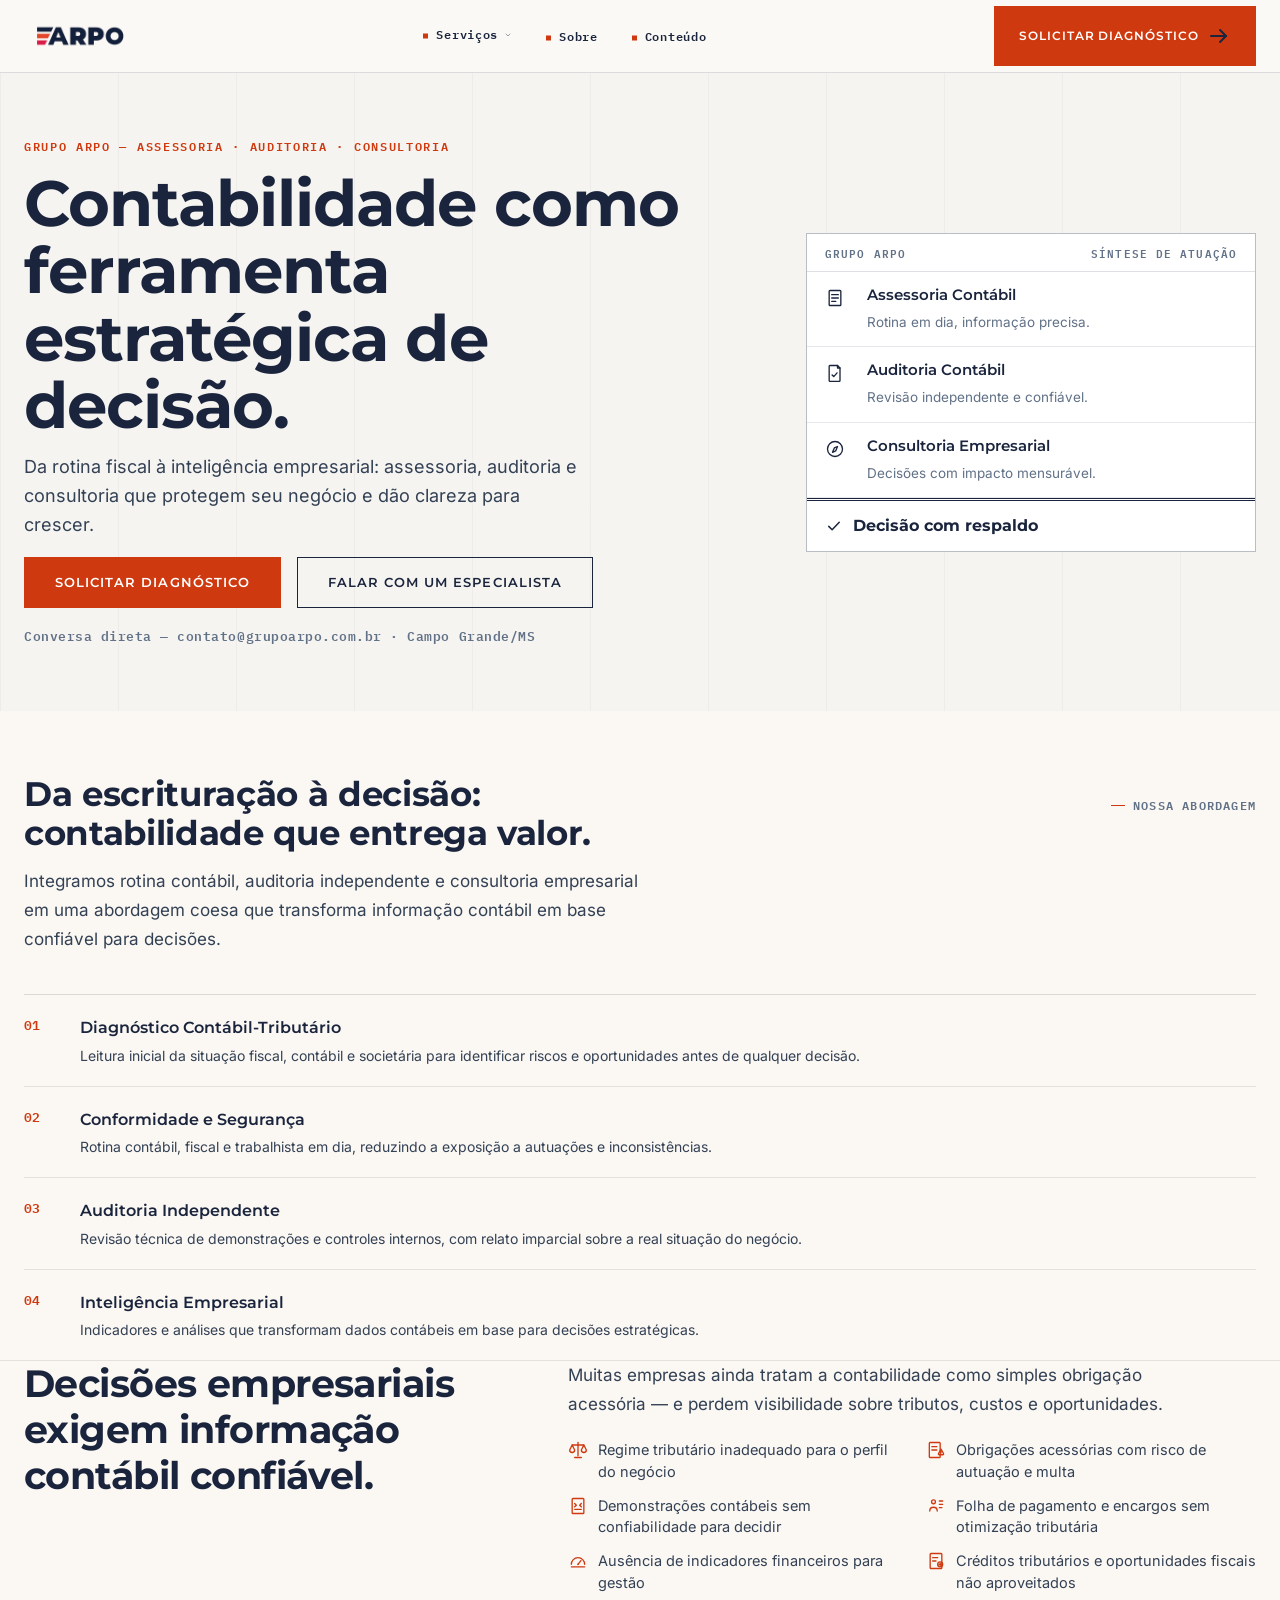
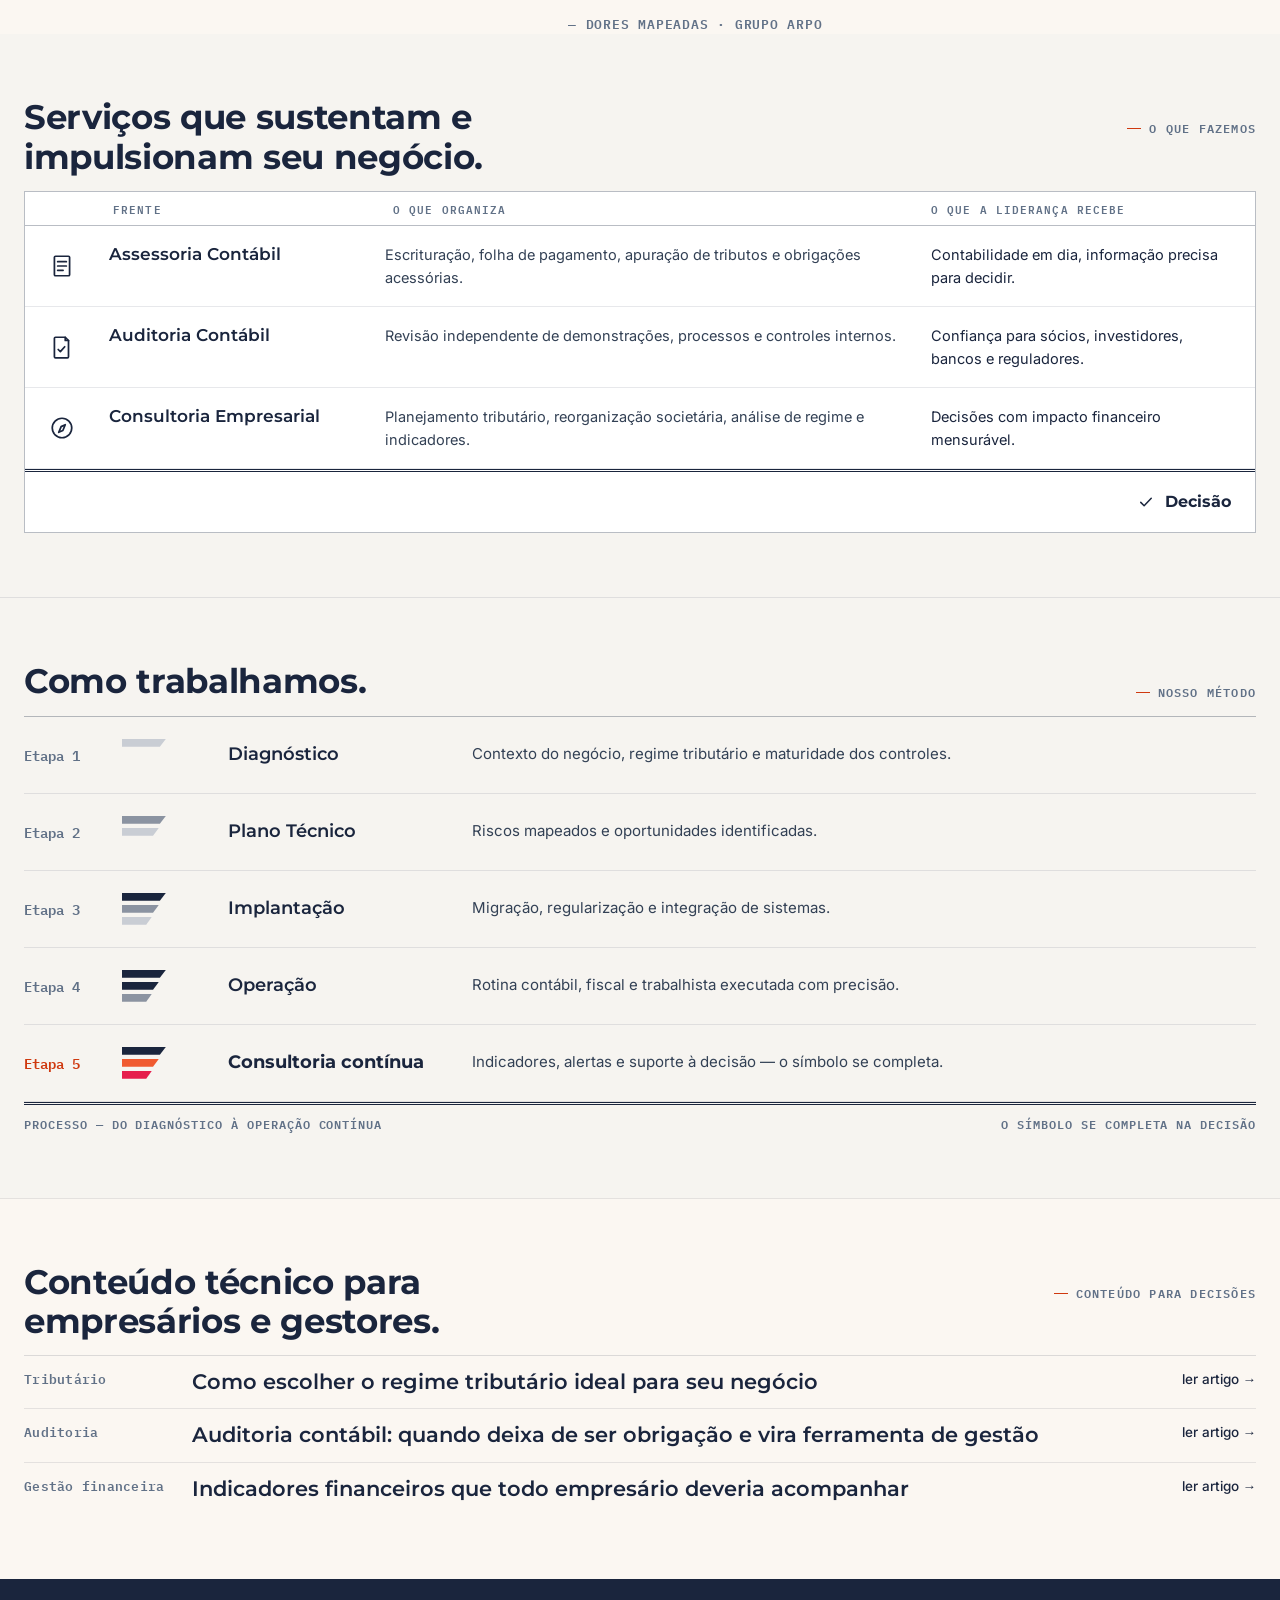
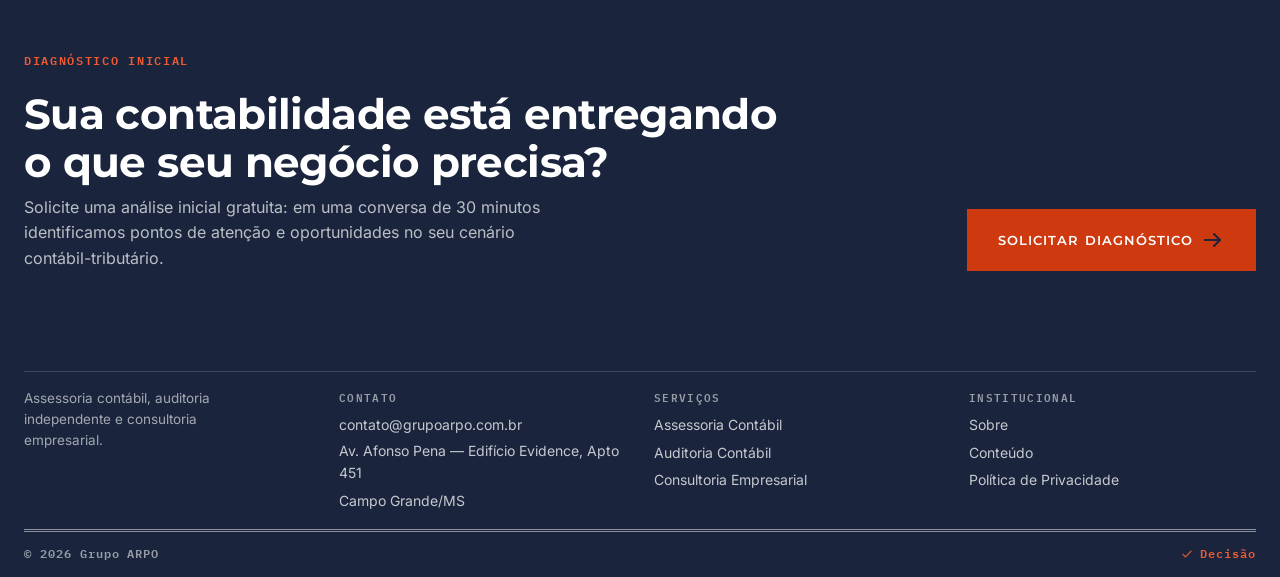
==== commit 5061476b: "Correção de conteúdo, privacidade e pendências editoriais Substitui a política de privacidade genéri" ====
--- a/index.html
+++ b/index.html
@@ -23,9 +23,7 @@
 
   <link rel="icon" type="image/svg+xml" href="./assets/img/favicon.svg">
 
-  <link rel="preconnect" href="https://fonts.googleapis.com">
-  <link rel="preconnect" href="https://fonts.gstatic.com" crossorigin>
-  <link href="https://fonts.googleapis.com/css2?family=IBM+Plex+Mono:wght@500;600&family=Inter:wght@400;500;600&family=Montserrat:wght@500;600;700&display=swap" rel="stylesheet">
+  <link rel="stylesheet" href="./assets/css/fonts.css">
 
   <link rel="stylesheet" href="./assets/css/styles.css">
 
@@ -39,7 +37,7 @@
     "email": "contato@grupoarpo.com.br",
     "address": {
       "@type": "PostalAddress",
-      "streetAddress": "Av. Afonso Pena — Ed. Evidence, Apto 451",
+      "streetAddress": "Av. Afonso Pena — Edifício Evidence, Apto 451",
       "addressLocality": "Campo Grande",
       "addressRegion": "MS",
       "addressCountry": "BR"
@@ -237,6 +235,48 @@
       </div>
     </section>
 
+    <!-- Abordagem -->
+    <section class="section" style="padding-bottom: 0;">
+      <div class="edge">
+        <div class="section-head">
+          <h2 class="section-title">Da escrituração à decisão: contabilidade que entrega valor.</h2>
+          <span class="section-code">Nossa abordagem</span>
+        </div>
+        <p class="pain-lead" style="max-width: 620px;">Integramos rotina contábil, auditoria independente e consultoria empresarial em uma abordagem coesa que transforma informação contábil em base confiável para decisões.</p>
+
+        <div class="steps-list">
+          <div class="step-row">
+            <span class="num">01</span>
+            <div>
+              <div class="name">Diagnóstico Contábil-Tributário</div>
+              <div class="desc">Leitura inicial da situação fiscal, contábil e societária para identificar riscos e oportunidades antes de qualquer decisão.</div>
+            </div>
+          </div>
+          <div class="step-row">
+            <span class="num">02</span>
+            <div>
+              <div class="name">Conformidade e Segurança</div>
+              <div class="desc">Rotina contábil, fiscal e trabalhista em dia, reduzindo a exposição a autuações e inconsistências.</div>
+            </div>
+          </div>
+          <div class="step-row">
+            <span class="num">03</span>
+            <div>
+              <div class="name">Auditoria Independente</div>
+              <div class="desc">Revisão técnica de demonstrações e controles internos, com relato imparcial sobre a real situação do negócio.</div>
+            </div>
+          </div>
+          <div class="step-row" style="border-bottom: none;">
+            <span class="num">04</span>
+            <div>
+              <div class="name">Inteligência Empresarial</div>
+              <div class="desc">Indicadores e análises que transformam dados contábeis em base para decisões estratégicas.</div>
+            </div>
+          </div>
+        </div>
+      </div>
+    </section>
+
     <!-- Dores empresariais -->
     <section class="pain">
       <div class="edge pain-grid">
@@ -385,16 +425,16 @@
             <span class="title">Como escolher o regime tributário ideal para seu negócio</span>
             <span class="link">ler artigo →</span>
           </a>
-          <div class="content-row content-row--pending">
+          <a class="content-row" href="artigo-auditoria-contabil.html">
             <span class="code">Auditoria</span>
             <span class="title">Auditoria contábil: quando deixa de ser obrigação e vira ferramenta de gestão</span>
-            <span class="link">Em preparação</span>
-          </div>
-          <div class="content-row content-row--pending">
+            <span class="link">ler artigo →</span>
+          </a>
+          <a class="content-row" href="artigo-indicadores-financeiros.html">
             <span class="code">Gestão financeira</span>
             <span class="title">Indicadores financeiros que todo empresário deveria acompanhar</span>
-            <span class="link">Em preparação</span>
-          </div>
+            <span class="link">ler artigo →</span>
+          </a>
         </div>
       </div>
     </section>
@@ -421,7 +461,7 @@
         <p class="footer-col-title">Contato</p>
         <ul>
           <li><a href="mailto:contato@grupoarpo.com.br">contato@grupoarpo.com.br</a></li>
-          <li><span>Av. Afonso Pena — Ed. Evidence, Apto 451</span></li>
+          <li><span>Av. Afonso Pena — Edifício Evidence, Apto 451</span></li>
           <li><span>Campo Grande/MS</span></li>
         </ul>
       </div>
--- a/assets/css/fonts.css
+++ b/assets/css/fonts.css
@@ -0,0 +1,143 @@
+@font-face {
+  font-family: 'IBM Plex Mono';
+  font-style: normal;
+  font-weight: 500;
+  font-display: swap;
+  src: url('../fonts/ibm-plex-mono-latin-ext-5FgtIU.woff2') format('woff2');
+  unicode-range: U+0100-02BA, U+02BD-02C5, U+02C7-02CC, U+02CE-02D7, U+02DD-02FF, U+0304, U+0308, U+0329, U+1D00-1DBF, U+1E00-1E9F, U+1EF2-1EFF, U+2020, U+20A0-20AB, U+20AD-20C0, U+2113, U+2C60-2C7F, U+A720-A7FF;
+}
+
+@font-face {
+  font-family: 'IBM Plex Mono';
+  font-style: normal;
+  font-weight: 500;
+  font-display: swap;
+  src: url('../fonts/ibm-plex-mono-latin-wlBFgg.woff2') format('woff2');
+  unicode-range: U+0000-00FF, U+0131, U+0152-0153, U+02BB-02BC, U+02C6, U+02DA, U+02DC, U+0304, U+0308, U+0329, U+2000-206F, U+20AC, U+2122, U+2191, U+2193, U+2212, U+2215, U+FEFF, U+FFFD;
+}
+
+@font-face {
+  font-family: 'IBM Plex Mono';
+  font-style: normal;
+  font-weight: 600;
+  font-display: swap;
+  src: url('../fonts/ibm-plex-mono-latin-ext-5FgtIU.woff2') format('woff2');
+  unicode-range: U+0100-02BA, U+02BD-02C5, U+02C7-02CC, U+02CE-02D7, U+02DD-02FF, U+0304, U+0308, U+0329, U+1D00-1DBF, U+1E00-1E9F, U+1EF2-1EFF, U+2020, U+20A0-20AB, U+20AD-20C0, U+2113, U+2C60-2C7F, U+A720-A7FF;
+}
+
+@font-face {
+  font-family: 'IBM Plex Mono';
+  font-style: normal;
+  font-weight: 600;
+  font-display: swap;
+  src: url('../fonts/ibm-plex-mono-latin-wlBFgg.woff2') format('woff2');
+  unicode-range: U+0000-00FF, U+0131, U+0152-0153, U+02BB-02BC, U+02C6, U+02DA, U+02DC, U+0304, U+0308, U+0329, U+2000-206F, U+20AC, U+2122, U+2191, U+2193, U+2212, U+2215, U+FEFF, U+FFFD;
+}
+
+@font-face {
+  font-family: 'Inter';
+  font-style: normal;
+  font-weight: 400;
+  font-display: swap;
+  src: url('../fonts/inter-latin-ext-5L7SUc.woff2') format('woff2');
+  unicode-range: U+0100-02BA, U+02BD-02C5, U+02C7-02CC, U+02CE-02D7, U+02DD-02FF, U+0304, U+0308, U+0329, U+1D00-1DBF, U+1E00-1E9F, U+1EF2-1EFF, U+2020, U+20A0-20AB, U+20AD-20C0, U+2113, U+2C60-2C7F, U+A720-A7FF;
+}
+
+@font-face {
+  font-family: 'Inter';
+  font-style: normal;
+  font-weight: 400;
+  font-display: swap;
+  src: url('../fonts/inter-latin-Ia1ZL7.woff2') format('woff2');
+  unicode-range: U+0000-00FF, U+0131, U+0152-0153, U+02BB-02BC, U+02C6, U+02DA, U+02DC, U+0304, U+0308, U+0329, U+2000-206F, U+20AC, U+2122, U+2191, U+2193, U+2212, U+2215, U+FEFF, U+FFFD;
+}
+
+@font-face {
+  font-family: 'Inter';
+  font-style: normal;
+  font-weight: 500;
+  font-display: swap;
+  src: url('../fonts/inter-latin-ext-5L7SUc.woff2') format('woff2');
+  unicode-range: U+0100-02BA, U+02BD-02C5, U+02C7-02CC, U+02CE-02D7, U+02DD-02FF, U+0304, U+0308, U+0329, U+1D00-1DBF, U+1E00-1E9F, U+1EF2-1EFF, U+2020, U+20A0-20AB, U+20AD-20C0, U+2113, U+2C60-2C7F, U+A720-A7FF;
+}
+
+@font-face {
+  font-family: 'Inter';
+  font-style: normal;
+  font-weight: 500;
+  font-display: swap;
+  src: url('../fonts/inter-latin-Ia1ZL7.woff2') format('woff2');
+  unicode-range: U+0000-00FF, U+0131, U+0152-0153, U+02BB-02BC, U+02C6, U+02DA, U+02DC, U+0304, U+0308, U+0329, U+2000-206F, U+20AC, U+2122, U+2191, U+2193, U+2212, U+2215, U+FEFF, U+FFFD;
+}
+
+@font-face {
+  font-family: 'Inter';
+  font-style: normal;
+  font-weight: 600;
+  font-display: swap;
+  src: url('../fonts/inter-latin-ext-5L7SUc.woff2') format('woff2');
+  unicode-range: U+0100-02BA, U+02BD-02C5, U+02C7-02CC, U+02CE-02D7, U+02DD-02FF, U+0304, U+0308, U+0329, U+1D00-1DBF, U+1E00-1E9F, U+1EF2-1EFF, U+2020, U+20A0-20AB, U+20AD-20C0, U+2113, U+2C60-2C7F, U+A720-A7FF;
+}
+
+@font-face {
+  font-family: 'Inter';
+  font-style: normal;
+  font-weight: 600;
+  font-display: swap;
+  src: url('../fonts/inter-latin-Ia1ZL7.woff2') format('woff2');
+  unicode-range: U+0000-00FF, U+0131, U+0152-0153, U+02BB-02BC, U+02C6, U+02DA, U+02DC, U+0304, U+0308, U+0329, U+2000-206F, U+20AC, U+2122, U+2191, U+2193, U+2212, U+2215, U+FEFF, U+FFFD;
+}
+
+@font-face {
+  font-family: 'Montserrat';
+  font-style: normal;
+  font-weight: 500;
+  font-display: swap;
+  src: url('../fonts/montserrat-latin-ext-dhyzbi.woff2') format('woff2');
+  unicode-range: U+0100-02BA, U+02BD-02C5, U+02C7-02CC, U+02CE-02D7, U+02DD-02FF, U+0304, U+0308, U+0329, U+1D00-1DBF, U+1E00-1E9F, U+1EF2-1EFF, U+2020, U+20A0-20AB, U+20AD-20C0, U+2113, U+2C60-2C7F, U+A720-A7FF;
+}
+
+@font-face {
+  font-family: 'Montserrat';
+  font-style: normal;
+  font-weight: 500;
+  font-display: swap;
+  src: url('../fonts/montserrat-latin-9Wlhyw.woff2') format('woff2');
+  unicode-range: U+0000-00FF, U+0131, U+0152-0153, U+02BB-02BC, U+02C6, U+02DA, U+02DC, U+0304, U+0308, U+0329, U+2000-206F, U+20AC, U+2122, U+2191, U+2193, U+2212, U+2215, U+FEFF, U+FFFD;
+}
+
+@font-face {
+  font-family: 'Montserrat';
+  font-style: normal;
+  font-weight: 600;
+  font-display: swap;
+  src: url('../fonts/montserrat-latin-ext-dhyzbi.woff2') format('woff2');
+  unicode-range: U+0100-02BA, U+02BD-02C5, U+02C7-02CC, U+02CE-02D7, U+02DD-02FF, U+0304, U+0308, U+0329, U+1D00-1DBF, U+1E00-1E9F, U+1EF2-1EFF, U+2020, U+20A0-20AB, U+20AD-20C0, U+2113, U+2C60-2C7F, U+A720-A7FF;
+}
+
+@font-face {
+  font-family: 'Montserrat';
+  font-style: normal;
+  font-weight: 600;
+  font-display: swap;
+  src: url('../fonts/montserrat-latin-9Wlhyw.woff2') format('woff2');
+  unicode-range: U+0000-00FF, U+0131, U+0152-0153, U+02BB-02BC, U+02C6, U+02DA, U+02DC, U+0304, U+0308, U+0329, U+2000-206F, U+20AC, U+2122, U+2191, U+2193, U+2212, U+2215, U+FEFF, U+FFFD;
+}
+
+@font-face {
+  font-family: 'Montserrat';
+  font-style: normal;
+  font-weight: 700;
+  font-display: swap;
+  src: url('../fonts/montserrat-latin-ext-dhyzbi.woff2') format('woff2');
+  unicode-range: U+0100-02BA, U+02BD-02C5, U+02C7-02CC, U+02CE-02D7, U+02DD-02FF, U+0304, U+0308, U+0329, U+1D00-1DBF, U+1E00-1E9F, U+1EF2-1EFF, U+2020, U+20A0-20AB, U+20AD-20C0, U+2113, U+2C60-2C7F, U+A720-A7FF;
+}
+
+@font-face {
+  font-family: 'Montserrat';
+  font-style: normal;
+  font-weight: 700;
+  font-display: swap;
+  src: url('../fonts/montserrat-latin-9Wlhyw.woff2') format('woff2');
+  unicode-range: U+0000-00FF, U+0131, U+0152-0153, U+02BB-02BC, U+02C6, U+02DA, U+02DC, U+0304, U+0308, U+0329, U+2000-206F, U+20AC, U+2122, U+2191, U+2193, U+2212, U+2215, U+FEFF, U+FFFD;
+}
--- a/assets/css/styles.css
+++ b/assets/css/styles.css
@@ -909,6 +909,9 @@
   border-bottom: 1px solid transparent;
 }
 .content-row:hover .link, .content-row:focus-within .link { color: var(--coral-text); border-color: var(--coral-text); }
+.content-row { align-items: start; }
+.content-row .desc { font-size: 14px; line-height: 1.55; color: var(--ink-700); margin-top: 6px; max-width: 56ch; }
+a.content-row { display: grid; text-decoration: none; color: inherit; }
 
 @media (max-width: 1023px) {
   .content-row { grid-template-columns: 1fr; gap: 6px; }
@@ -1375,6 +1378,34 @@
 }
 .article-body .lead { font-size: 19px; line-height: 1.7; color: var(--ink-700); }
 .article-body p + p { margin-top: 22px; }
+.article-body h2 {
+  font-family: var(--font-display);
+  font-weight: 700;
+  font-size: 20px;
+  color: var(--navy);
+  margin-top: 40px;
+  margin-bottom: 12px;
+}
+.article-body h2:first-child { margin-top: 0; }
+.article-body ul { margin: 16px 0; }
+.article-body p + ul, .article-body ul + p { margin-top: 20px; }
+.article-body li {
+  position: relative;
+  padding-left: 20px;
+  font-size: 16px;
+  line-height: 1.7;
+  color: var(--navy);
+}
+.article-body li + li { margin-top: 8px; }
+.article-body li::before {
+  content: "";
+  position: absolute;
+  left: 2px;
+  top: 10px;
+  width: 5px;
+  height: 5px;
+  background: var(--coral);
+}
 .article-pullquote {
   border-top: 3px double var(--navy);
   border-bottom: 1px solid var(--line);
@@ -1491,6 +1522,14 @@
 .field input:focus-visible,
 .field select:focus-visible,
 .field textarea:focus-visible { outline: 2px solid var(--coral); outline-offset: 1px; }
+.field-honeypot {
+  position: absolute;
+  width: 1px;
+  height: 1px;
+  overflow: hidden;
+  clip: rect(0 0 0 0);
+  white-space: nowrap;
+}
 .field-error {
   display: none;
   color: var(--red);
